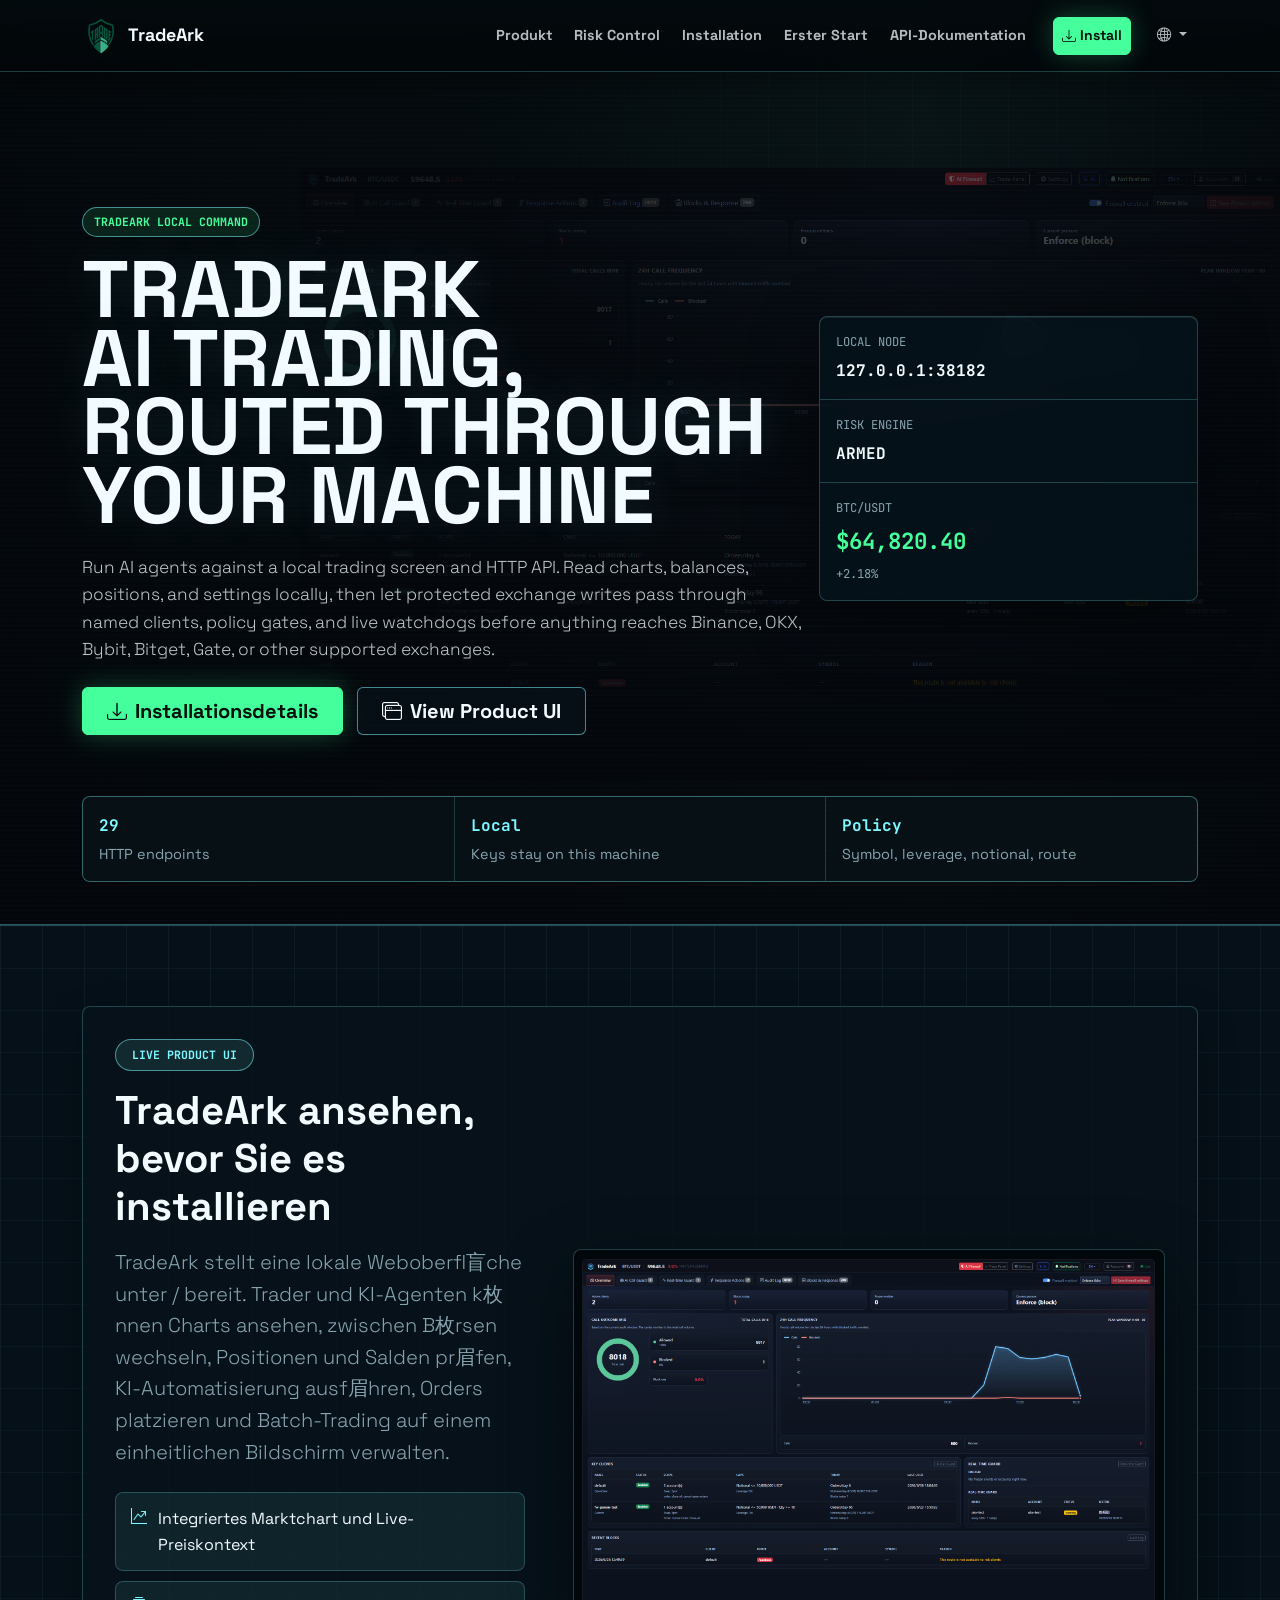
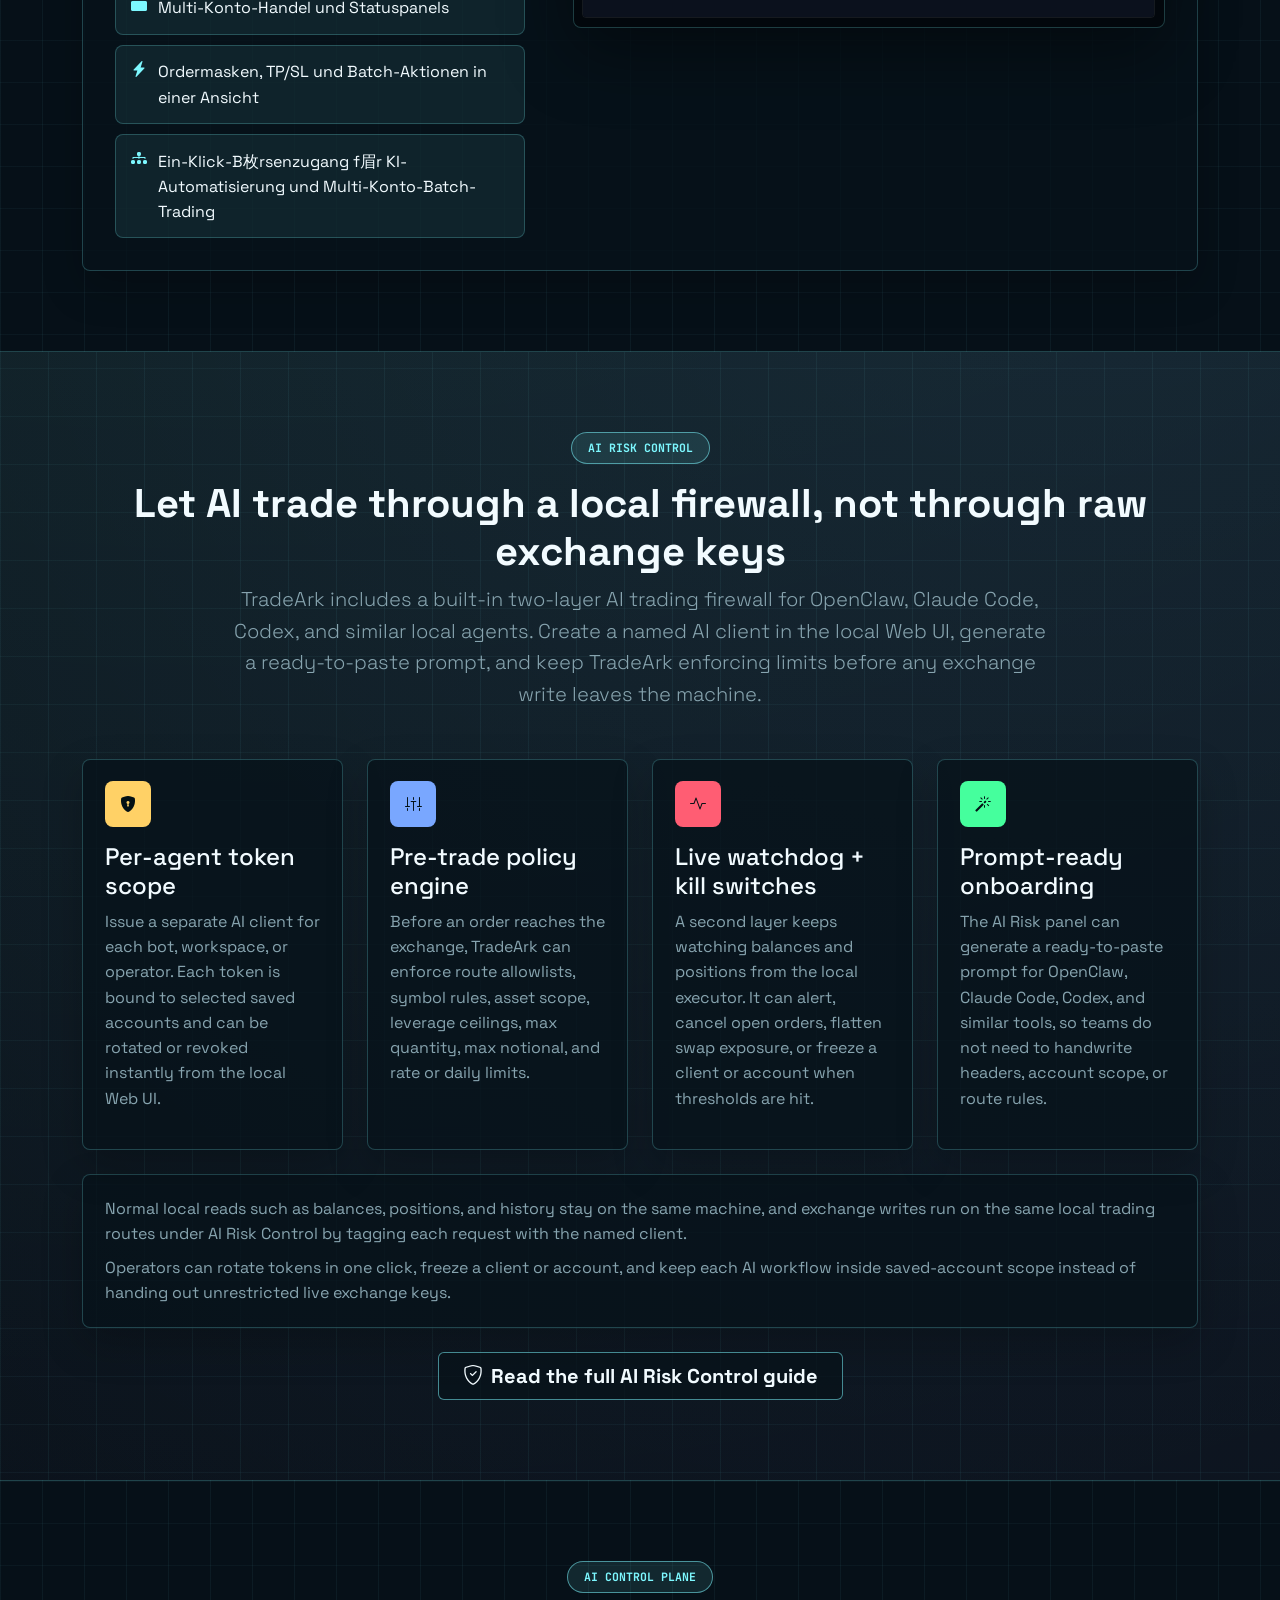
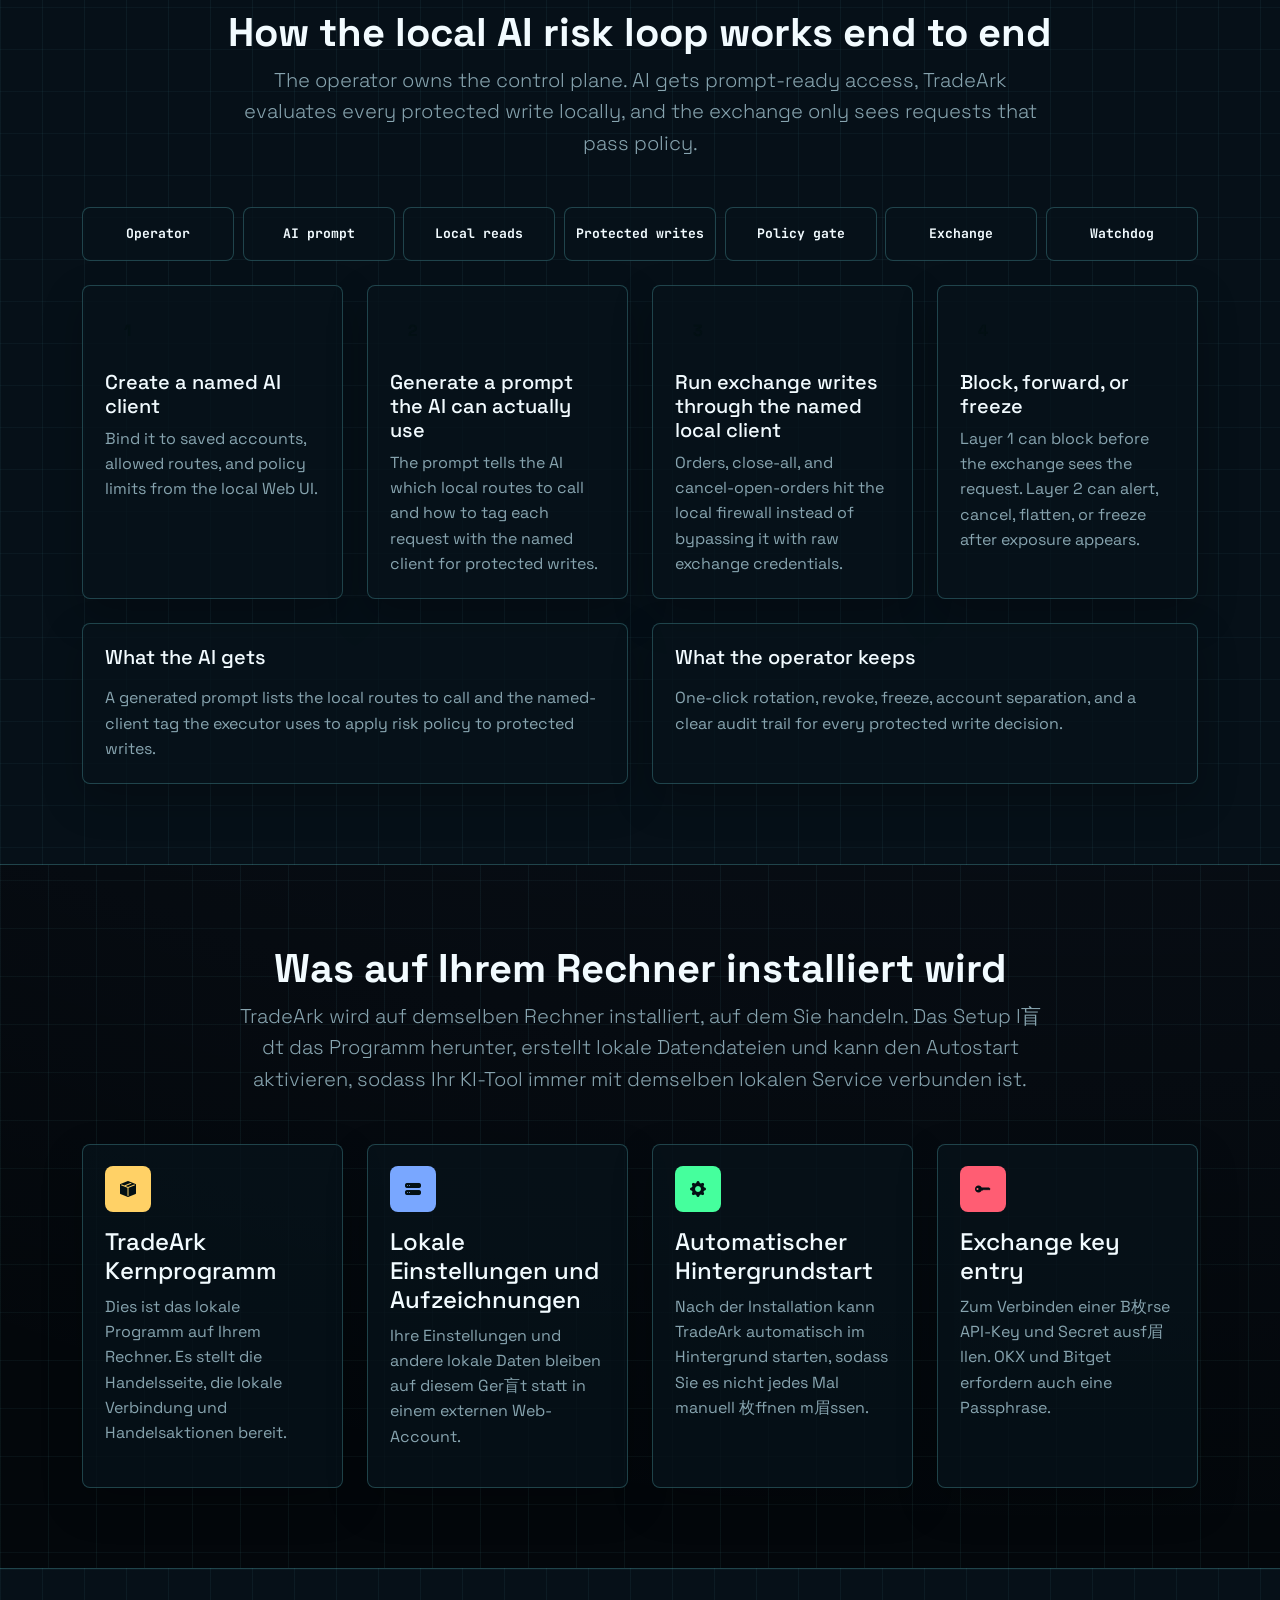
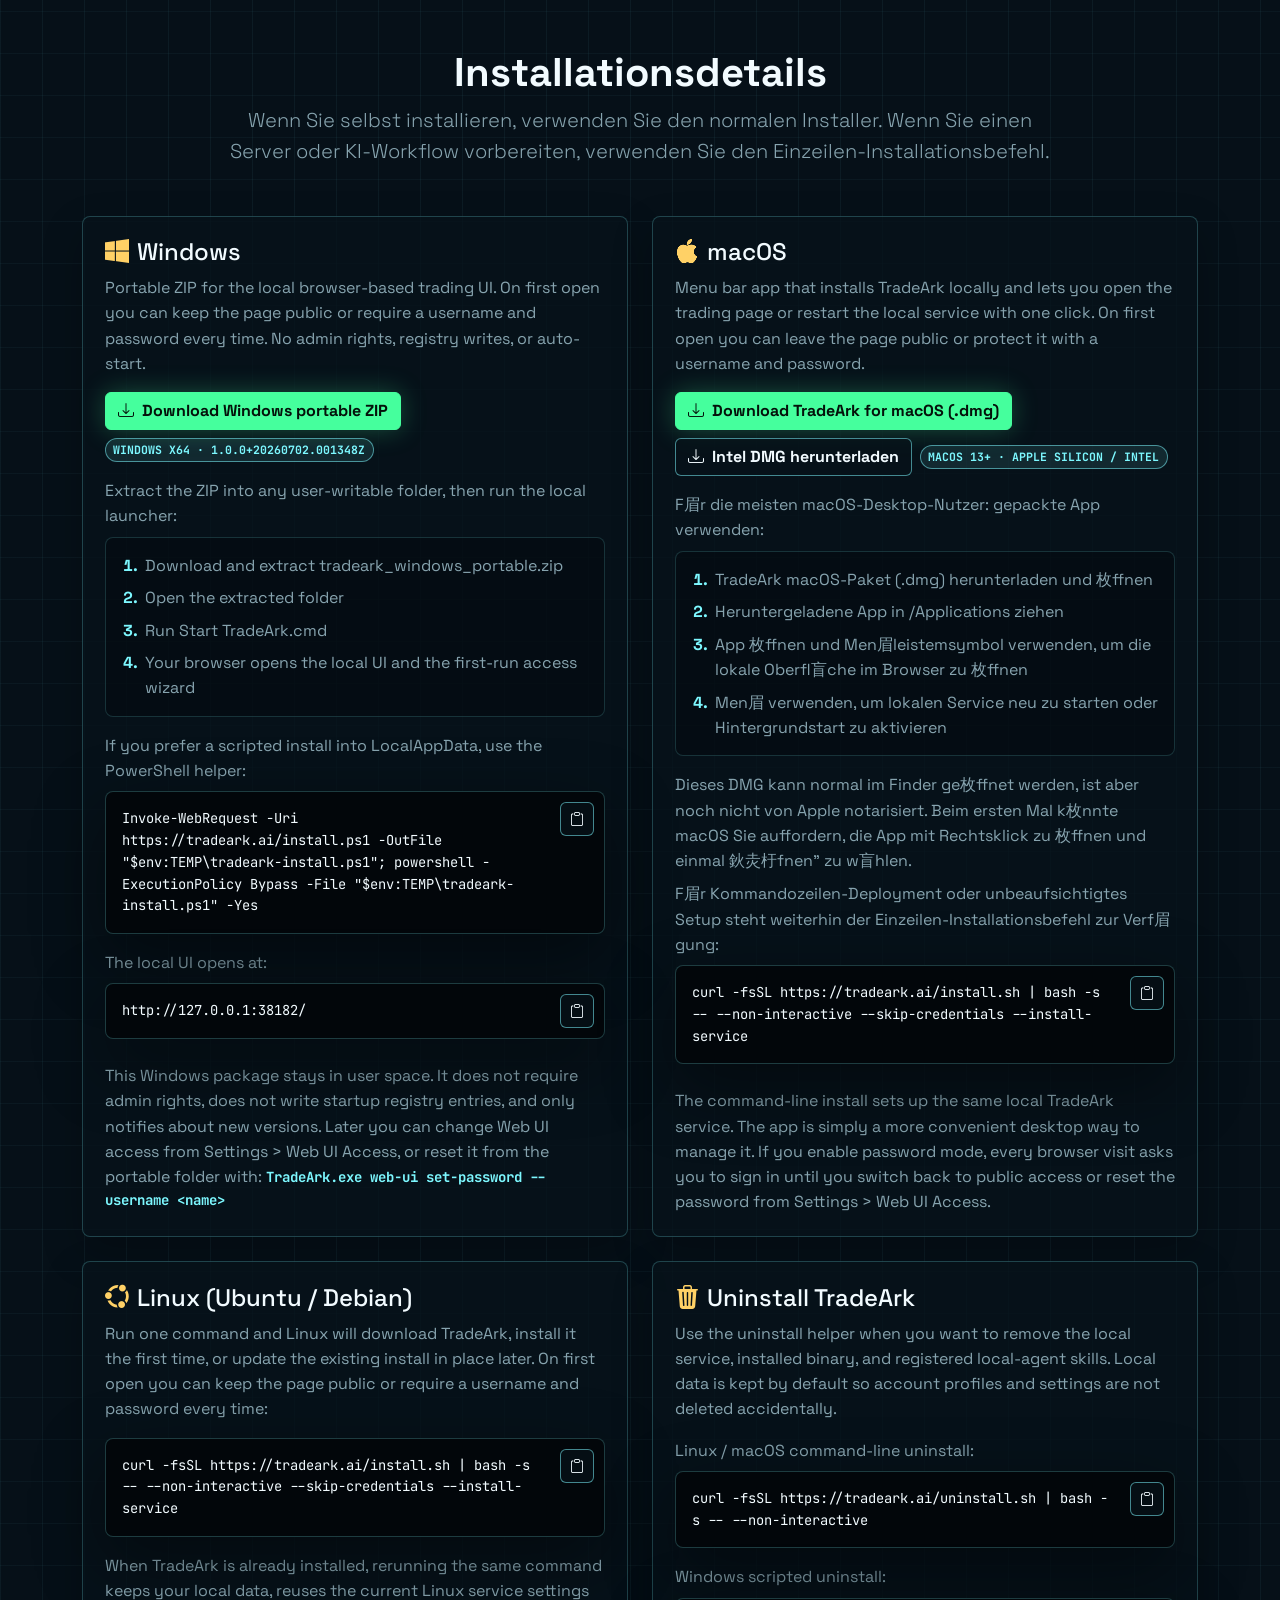
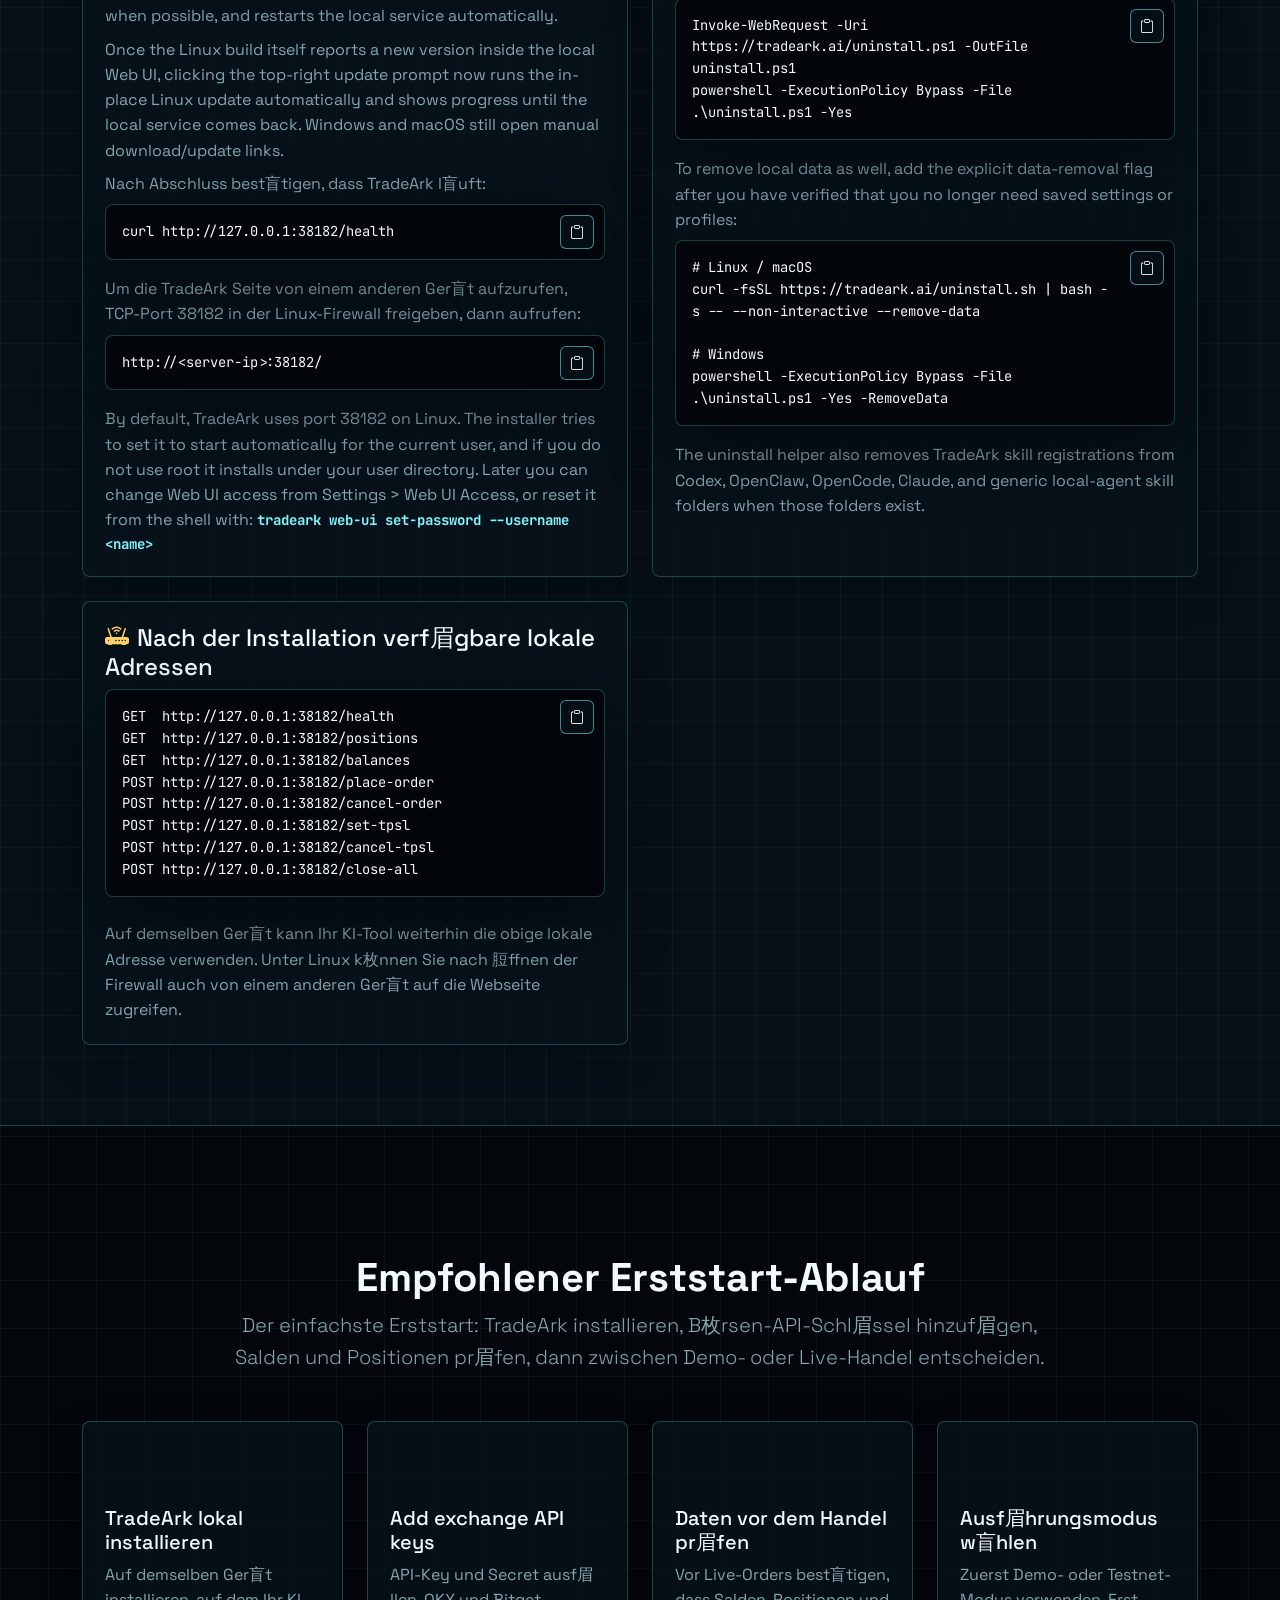
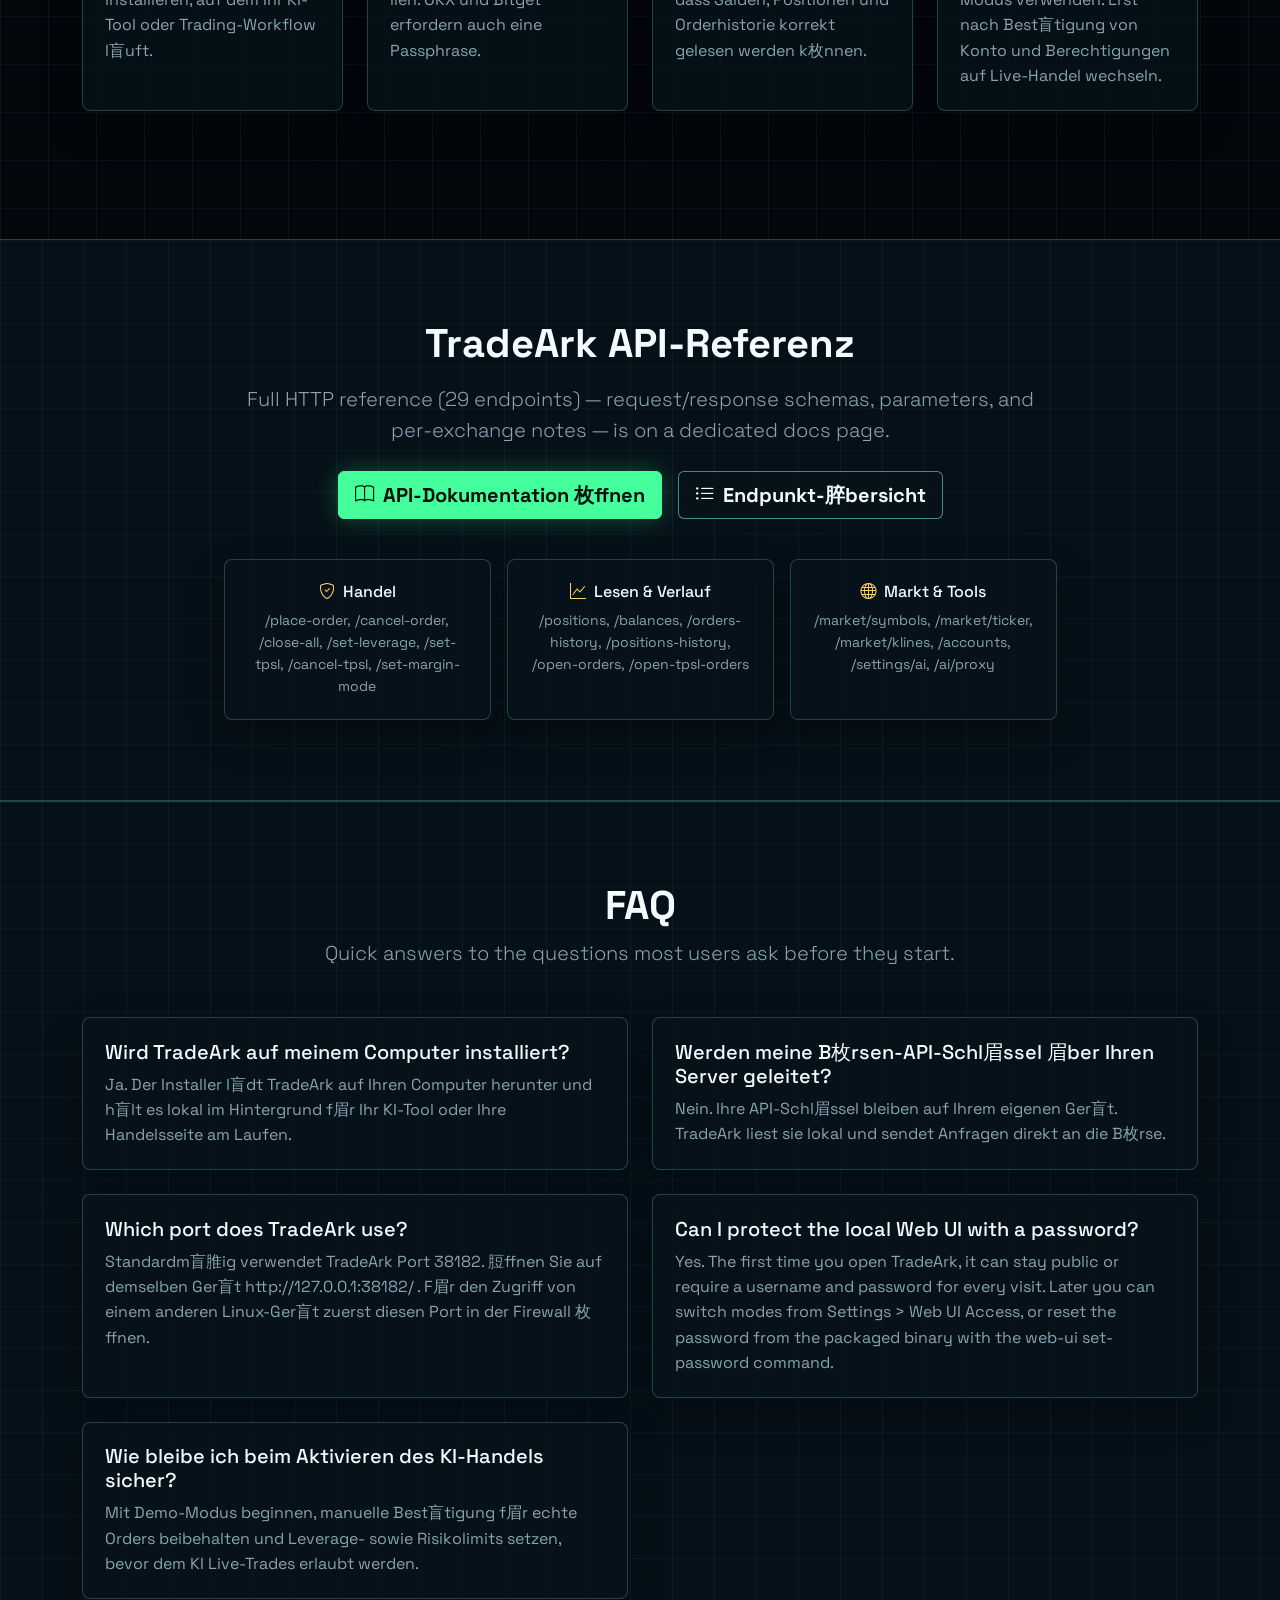
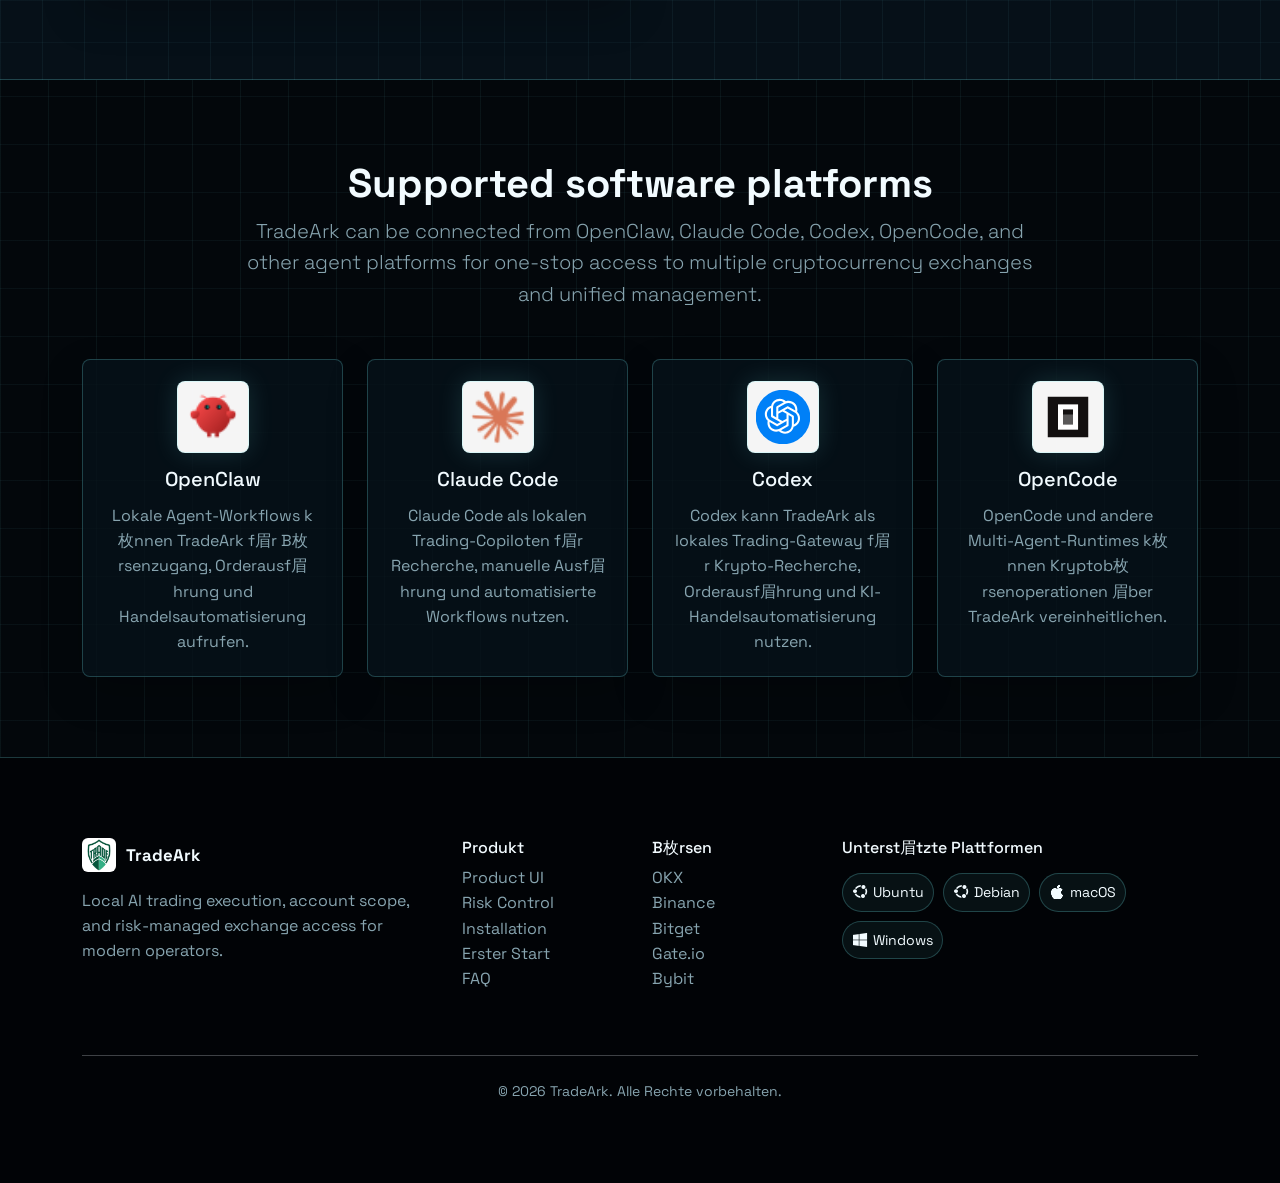
==== de/index.html @ 13c05e32 "codex-重新发布网站" ====
﻿﻿<!DOCTYPE html>
<html lang="de" data-bs-theme="light">
<head>
    <meta charset="UTF-8">
    <meta name="viewport" content="width=device-width, initial-scale=1.0">
    <title>TradeArk - Lokales Agenten-Trading-Setup</title>
    <meta name="description" content="TradeArk is a local trading control room for AI agents, exchange execution, and risk-managed order routing.">
    <meta property="og:title" content="TradeArk">
    <meta property="og:description" content="Run AI trading through a local executor with account scope, policy checks, and operator control.">
    <meta property="og:type" content="website">
    <meta property="og:url" content="https://tradeark.ai/">
    <meta name="twitter:card" content="summary">
    <meta name="twitter:title" content="TradeArk">
    <meta name="twitter:description" content="Run AI trading through a local executor with account scope, policy checks, and operator control.">
    <link rel="canonical" href="https://tradeark.ai/">
    <link rel="icon" type="image/png" href="/static/img/tradeark_logo.png">
    
    <!-- Bootstrap 5 -->
    <link href="https://cdn.jsdelivr.net/npm/bootstrap@5.3.2/dist/css/bootstrap.min.css" rel="stylesheet">
    <!-- Bootstrap Icons -->
    <link href="https://cdn.jsdelivr.net/npm/bootstrap-icons@1.11.2/font/bootstrap-icons.css" rel="stylesheet">
    <!-- Google Fonts -->
    <link href="https://fonts.googleapis.com/css2?family=JetBrains+Mono:wght@500;700&family=Space+Grotesk:wght@400;500;600;700&display=swap" rel="stylesheet">
    <!-- Custom CSS -->
    <link href="/static/css/style.css?v=20260626-ops" rel="stylesheet">
    
</head>
<body>
    <!-- Navigation -->
    <nav class="navbar navbar-expand-lg fixed-top">
        <div class="container">
            <a class="navbar-brand d-flex align-items-center" href="/de/">
                <img src="/static/img/tradeark_logo.png" alt="TradeArk" height="36" class="me-2">
                <span class="fw-bold">TradeArk</span>
            </a>
            
            <button class="navbar-toggler" type="button" data-bs-toggle="collapse" data-bs-target="#navbarNav">
                <span class="navbar-toggler-icon"></span>
            </button>
            
            <div class="collapse navbar-collapse" id="navbarNav">
                <ul class="navbar-nav ms-auto align-items-center">
                    <li class="nav-item">
                        <a class="nav-link" href="/de/#product-ui">Produkt</a>
                    </li>
                    <li class="nav-item">
                        <a class="nav-link" href="/de/#ai-risk-control-home">Risk Control</a>
                    </li>
                    <li class="nav-item">
                        <a class="nav-link" href="/de/#install">Installation</a>
                    </li>
                    <li class="nav-item">
                        <a class="nav-link" href="/de/#flow">Erster Start</a>
                    </li>
                    <li class="nav-item">
                        <a class="nav-link" href="https://docs.tradeark.ai/">API-Dokumentation</a>
                    </li>
                    <li class="nav-item ms-lg-3">
                        <a class="btn btn-sm btn-warning nav-cta" href="/de/#install">
                            <i class="bi bi-download me-1"></i>Install
                        </a>
                    </li>
                    
                    <!-- Language Dropdown -->
                    <li class="nav-item dropdown ms-3">
                        <a class="nav-link dropdown-toggle" href="#" role="button" data-bs-toggle="dropdown">
                            <i class="bi bi-globe2"></i>
                        </a>
                        <ul class="dropdown-menu dropdown-menu-end">
                            <li>
                                <a class="dropdown-item" href="/">English</a>
                            </li>
                            <li>
                                <a class="dropdown-item active" href="/de/">Deutsch</a>
                            </li>
                            <li>
                                <a class="dropdown-item" href="/fr/">Français</a>
                            </li>
                            <li>
                                <a class="dropdown-item" href="/it/">Italiano</a>
                            </li>
                            <li>
                                <a class="dropdown-item" href="/ja/">日本語</a>
                            </li>
                            <li>
                                <a class="dropdown-item" href="/es/">Español</a>
                            </li>
                            <li>
                                <a class="dropdown-item" href="/pt/">Português</a>
                            </li>
                            <li>
                                <a class="dropdown-item" href="/zh-hans/">简体中文</a>
                            </li>
                            <li>
                                <a class="dropdown-item" href="/zh-hant/">繁體中文</a>
                            </li>
                        </ul>
                    </li>
                </ul>
            </div>
        </div>
    </nav>

    <!-- Main Content -->
    <main>
<section class="hero-section trade-ops-hero">
    <div class="hero-screen" aria-hidden="true"></div>
    <div class="hero-scanline" aria-hidden="true"></div>
    <div class="container hero-command-layout">
        <div class="hero-copy">
            <span class="eyebrow">TradeArk Local Command</span>
            <h1 class="display-4 fw-bold mb-4">
                <span class="hero-title-line">TradeArk</span>
                <span class="hero-title-line">AI trading, routed through your machine</span>
            </h1>
            <p class="lead mb-4">Run AI agents against a local trading screen and HTTP API. Read charts, balances, positions, and settings locally, then let protected exchange writes pass through named clients, policy gates, and live watchdogs before anything reaches Binance, OKX, Bybit, Bitget, Gate, or other supported exchanges.</p>
            <div class="hero-actions">
                <a href="#install" class="btn btn-warning btn-lg px-4">
                    <i class="bi bi-download me-2"></i>Installationsdetails
                </a>
                <a href="#product-ui" class="btn btn-outline-dark btn-lg px-4">
                    <i class="bi bi-window-stack me-2"></i>View Product UI
                </a>
            </div>
        </div>
        <div class="hero-hud" aria-label="TradeArk live status preview">
            <div class="hud-row">
                <span>LOCAL NODE</span>
                <strong>127.0.0.1:38182</strong>
            </div>
            <div class="hud-row">
                <span>RISK ENGINE</span>
                <strong>ARMED</strong>
            </div>
            <div class="hud-row hud-row-market">
                <span>BTC/USDT</span>
                <strong>$64,820.40</strong>
                <em>+2.18%</em>
            </div>
        </div>
        <div class="hero-command-strip">
            <div>
                <strong>29</strong>
                <span>HTTP endpoints</span>
            </div>
            <div>
                <strong>Local</strong>
                <span>Keys stay on this machine</span>
            </div>
            <div>
                <strong>Policy</strong>
                <span>Symbol, leverage, notional, route</span>
            </div>
        </div>
    </div>
</section>

<section id="product-ui" class="py-5 bg-dark-gradient">
    <div class="container">
        <div class="skill-spotlight ui-showcase">
            <div class="row align-items-center g-4 g-lg-5">
                <div class="col-lg-5">
                    <span class="badge bg-warning text-dark mb-3 px-3 py-2">Live Product UI</span>
                    <h2 class="display-6 fw-bold mb-3">TradeArk ansehen, bevor Sie es installieren</h2>
                    <p class="lead text-muted mb-4">TradeArk stellt eine lokale Weboberfl盲che unter / bereit. Trader und KI-Agenten k枚nnen Charts ansehen, zwischen B枚rsen wechseln, Positionen und Salden pr眉fen, KI-Automatisierung ausf眉hren, Orders platzieren und Batch-Trading auf einem einheitlichen Bildschirm verwalten.</p>
                    <div class="ui-showcase-metrics">
                        <div class="ui-showcase-chip">
                            <i class="bi bi-graph-up-arrow"></i>
                            <span>Integriertes Marktchart und Live-Preiskontext</span>
                        </div>
                        <div class="ui-showcase-chip">
                            <i class="bi bi-collection-fill"></i>
                            <span>Multi-Konto-Handel und Statuspanels</span>
                        </div>
                        <div class="ui-showcase-chip">
                            <i class="bi bi-lightning-charge-fill"></i>
                            <span>Ordermasken, TP/SL und Batch-Aktionen in einer Ansicht</span>
                        </div>
                        <div class="ui-showcase-chip">
                            <i class="bi bi-diagram-3-fill"></i>
                            <span>Ein-Klick-B枚rsenzugang f眉r KI-Automatisierung und Multi-Konto-Batch-Trading</span>
                        </div>
                    </div>
                </div>
                <div class="col-lg-7">
                    <div class="ui-showcase-frame">
                        <img
                            src="/static/img/tradeark-firewall-home.png"
                            alt="Screenshot der TradeArk Handelsoberfl盲che"
                            class="img-fluid ui-showcase-image"
                            loading="lazy"
                        >
                    </div>
                </div>
            </div>
        </div>
    </div>
</section>

<section id="ai-risk-control-home" class="py-5">
    <div class="container">
        <div class="text-center mb-5">
            <span class="badge bg-warning text-dark mb-3 px-3 py-2">AI Risk Control</span>
            <h2 class="display-6 fw-bold">Let AI trade through a local firewall, not through raw exchange keys</h2>
            <p class="lead text-muted section-lead">TradeArk includes a built-in two-layer AI trading firewall for OpenClaw, Claude Code, Codex, and similar local agents. Create a named AI client in the local Web UI, generate a ready-to-paste prompt, and keep TradeArk enforcing limits before any exchange write leaves the machine.</p>
        </div>
        <div class="row g-4">
            <div class="col-md-6 col-xl-3">
                <div class="feature-card h-100">
                    <div class="feature-icon bg-gradient-warning">
                        <i class="bi bi-shield-lock-fill"></i>
                    </div>
                    <h4>Per-agent token scope</h4>
                    <p class="text-muted">Issue a separate AI client for each bot, workspace, or operator. Each token is bound to selected saved accounts and can be rotated or revoked instantly from the local Web UI.</p>
                </div>
            </div>
            <div class="col-md-6 col-xl-3">
                <div class="feature-card h-100">
                    <div class="feature-icon bg-gradient-info">
                        <i class="bi bi-sliders2-vertical"></i>
                    </div>
                    <h4>Pre-trade policy engine</h4>
                    <p class="text-muted">Before an order reaches the exchange, TradeArk can enforce route allowlists, symbol rules, asset scope, leverage ceilings, max quantity, max notional, and rate or daily limits.</p>
                </div>
            </div>
            <div class="col-md-6 col-xl-3">
                <div class="feature-card h-100">
                    <div class="feature-icon bg-gradient-danger">
                        <i class="bi bi-activity"></i>
                    </div>
                    <h4>Live watchdog + kill switches</h4>
                    <p class="text-muted">A second layer keeps watching balances and positions from the local executor. It can alert, cancel open orders, flatten swap exposure, or freeze a client or account when thresholds are hit.</p>
                </div>
            </div>
            <div class="col-md-6 col-xl-3">
                <div class="feature-card h-100">
                    <div class="feature-icon bg-gradient-success">
                        <i class="bi bi-magic"></i>
                    </div>
                    <h4>Prompt-ready onboarding</h4>
                    <p class="text-muted">The AI Risk panel can generate a ready-to-paste prompt for OpenClaw, Claude Code, Codex, and similar tools, so teams do not need to handwrite headers, account scope, or route rules.</p>
                </div>
            </div>
        </div>
        <div class="doc-note mt-4">
            <p class="text-muted mb-2">Normal local reads such as balances, positions, and history stay on the same machine, and exchange writes run on the same local trading routes under AI Risk Control by tagging each request with the named client.</p>
            <p class="text-muted mb-0">Operators can rotate tokens in one click, freeze a client or account, and keep each AI workflow inside saved-account scope instead of handing out unrestricted live exchange keys.</p>
        </div>
        <div class="text-center mt-4">
            <a href="https://docs.tradeark.ai/#ai-risk-control" class="btn btn-outline-warning btn-lg px-4">
                <i class="bi bi-shield-check me-2"></i>Read the full AI Risk Control guide
            </a>
        </div>
    </div>
</section>

<section id="ai-risk-workflow" class="py-5 bg-dark-gradient">
    <div class="container">
        <div class="text-center mb-5">
            <span class="badge bg-warning text-dark mb-3 px-3 py-2">AI Control Plane</span>
            <h2 class="display-6 fw-bold">How the local AI risk loop works end to end</h2>
            <p class="lead text-muted section-lead">The operator owns the control plane. AI gets prompt-ready access, TradeArk evaluates every protected write locally, and the exchange only sees requests that pass policy.</p>
        </div>
        <div class="risk-flow-track mb-4">
            <span class="risk-flow-node">Operator</span>
            <span class="risk-flow-arrow" aria-hidden="true">-&gt;</span>
            <span class="risk-flow-node">AI prompt</span>
            <span class="risk-flow-arrow" aria-hidden="true">-&gt;</span>
            <span class="risk-flow-node">Local reads</span>
            <span class="risk-flow-arrow" aria-hidden="true">-&gt;</span>
            <span class="risk-flow-node">Protected writes</span>
            <span class="risk-flow-arrow" aria-hidden="true">-&gt;</span>
            <span class="risk-flow-node">Policy gate</span>
            <span class="risk-flow-arrow" aria-hidden="true">-&gt;</span>
            <span class="risk-flow-node">Exchange</span>
            <span class="risk-flow-arrow" aria-hidden="true">-&gt;</span>
            <span class="risk-flow-node">Watchdog</span>
        </div>
        <div class="row g-4 mb-4">
            <div class="col-md-6 col-xl-3">
                <div class="step-card h-100">
                    <div class="risk-step-badge mb-3">1</div>
                    <h5>Create a named AI client</h5>
                    <p class="text-muted mb-0">Bind it to saved accounts, allowed routes, and policy limits from the local Web UI.</p>
                </div>
            </div>
            <div class="col-md-6 col-xl-3">
                <div class="step-card h-100">
                    <div class="risk-step-badge mb-3">2</div>
                    <h5>Generate a prompt the AI can actually use</h5>
                    <p class="text-muted mb-0">The prompt tells the AI which local routes to call and how to tag each request with the named client for protected writes.</p>
                </div>
            </div>
            <div class="col-md-6 col-xl-3">
                <div class="step-card h-100">
                    <div class="risk-step-badge mb-3">3</div>
                    <h5>Run exchange writes through the named local client</h5>
                    <p class="text-muted mb-0">Orders, close-all, and cancel-open-orders hit the local firewall instead of bypassing it with raw exchange credentials.</p>
                </div>
            </div>
            <div class="col-md-6 col-xl-3">
                <div class="step-card h-100">
                    <div class="risk-step-badge mb-3">4</div>
                    <h5>Block, forward, or freeze</h5>
                    <p class="text-muted mb-0">Layer 1 can block before the exchange sees the request. Layer 2 can alert, cancel, flatten, or freeze after exposure appears.</p>
                </div>
            </div>
        </div>
        <div class="row g-4">
            <div class="col-lg-6">
                <div class="doc-note h-100">
                    <h5 class="mb-3">What the AI gets</h5>
                    <p class="text-muted mb-0">A generated prompt lists the local routes to call and the named-client tag the executor uses to apply risk policy to protected writes.</p>
                </div>
            </div>
            <div class="col-lg-6">
                <div class="doc-note h-100">
                    <h5 class="mb-3">What the operator keeps</h5>
                    <p class="text-muted mb-0">One-click rotation, revoke, freeze, account separation, and a clear audit trail for every protected write decision.</p>
                </div>
            </div>
        </div>
    </div>
</section>

<section id="overview" class="py-5">
    <div class="container">
        <div class="text-center mb-5">
            <h2 class="display-6 fw-bold">Was auf Ihrem Rechner installiert wird</h2>
            <p class="lead text-muted section-lead">TradeArk wird auf demselben Rechner installiert, auf dem Sie handeln. Das Setup l盲dt das Programm herunter, erstellt lokale Datendateien und kann den Autostart aktivieren, sodass Ihr KI-Tool immer mit demselben lokalen Service verbunden ist.</p>
        </div>
        <div class="row g-4">
            <div class="col-md-6 col-xl-3">
                <div class="feature-card h-100">
                    <div class="feature-icon bg-gradient-warning">
                        <i class="bi bi-box-seam-fill"></i>
                    </div>
                    <h4>TradeArk Kernprogramm</h4>
                    <p class="text-muted">Dies ist das lokale Programm auf Ihrem Rechner. Es stellt die Handelsseite, die lokale Verbindung und Handelsaktionen bereit.</p>
                </div>
            </div>
            <div class="col-md-6 col-xl-3">
                <div class="feature-card h-100">
                    <div class="feature-icon bg-gradient-info">
                        <i class="bi bi-hdd-stack-fill"></i>
                    </div>
                    <h4>Lokale Einstellungen und Aufzeichnungen</h4>
                    <p class="text-muted">Ihre Einstellungen und andere lokale Daten bleiben auf diesem Ger盲t statt in einem externen Web-Account.</p>
                </div>
            </div>
            <div class="col-md-6 col-xl-3">
                <div class="feature-card h-100">
                    <div class="feature-icon bg-gradient-success">
                        <i class="bi bi-gear-fill"></i>
                    </div>
                    <h4>Automatischer Hintergrundstart</h4>
                    <p class="text-muted">Nach der Installation kann TradeArk automatisch im Hintergrund starten, sodass Sie es nicht jedes Mal manuell 枚ffnen m眉ssen.</p>
                </div>
            </div>
            <div class="col-md-6 col-xl-3">
                <div class="feature-card h-100">
                    <div class="feature-icon bg-gradient-danger">
                        <i class="bi bi-key-fill"></i>
                    </div>
                    <h4>Exchange key entry</h4>
                    <p class="text-muted">Zum Verbinden einer B枚rse API-Key und Secret ausf眉llen. OKX und Bitget erfordern auch eine Passphrase.</p>
                </div>
            </div>
        </div>
    </div>
</section>

<section id="install" class="py-5 bg-dark-gradient">
    <div class="container">
        <div class="text-center mb-5">
            <h2 class="display-6 fw-bold">Installationsdetails</h2>
            <p class="lead text-muted section-lead">Wenn Sie selbst installieren, verwenden Sie den normalen Installer. Wenn Sie einen Server oder KI-Workflow vorbereiten, verwenden Sie den Einzeilen-Installationsbefehl.</p>
        </div>
        <div class="row g-4">
            <div class="col-lg-6">
                <div class="install-platform-card h-100">
                    <h4><i class="bi bi-windows text-warning me-2"></i>Windows</h4>
                    <p class="text-muted">Portable ZIP for the local browser-based trading UI. On first open you can keep the page public or require a username and password every time. No admin rights, registry writes, or auto-start.</p>
                    <div class="d-flex gap-2 flex-wrap mb-3">
                        <a href="https://tradeark.ai/releases/latest/tradeark_windows_portable.zip" class="btn btn-warning"><i class="bi bi-download me-2"></i>Download Windows portable ZIP</a>
                        <span class="badge bg-secondary align-self-center">Windows x64 · 1.0.0+20260702.001348Z</span>
                    </div>
                    <p class="text-muted mb-2">Extract the ZIP into any user-writable folder, then run the local launcher:</p>
                    <ol class="install-steps-list mb-3">
                        <li>Download and extract tradeark_windows_portable.zip</li>
                        <li>Open the extracted folder</li>
                        <li>Run Start TradeArk.cmd</li>
                        <li>Your browser opens the local UI and the first-run access wizard</li>
                    </ol>
                    <p class="text-muted mb-2">If you prefer a scripted install into LocalAppData, use the PowerShell helper:</p>
                    <div class="code-block mb-3 position-relative command-copy-block">
                        <pre class="mb-0 guide-code">Invoke-WebRequest -Uri https://tradeark.ai/install.ps1 -OutFile "$env:TEMP\tradeark-install.ps1"; powershell -ExecutionPolicy Bypass -File "$env:TEMP\tradeark-install.ps1" -Yes</pre>
                        <button type="button" class="btn btn-sm btn-outline-warning copy-btn" title="Copy" aria-label="Copy" onclick="copyCodeBlock(this)">
                            <i class="bi bi-clipboard"></i>
                        </button>
                    </div>
                    <p class="text-muted mb-2">The local UI opens at:</p>
                    <div class="code-block mb-4 position-relative command-copy-block">
                        <pre class="mb-0 guide-code">http://127.0.0.1:38182/</pre>
                        <button type="button" class="btn btn-sm btn-outline-warning copy-btn" title="Copy" aria-label="Copy" onclick="copyCodeBlock(this)">
                            <i class="bi bi-clipboard"></i>
                        </button>
                    </div>
                    <p class="text-muted mb-0">This Windows package stays in user space. It does not require admin rights, does not write startup registry entries, and only notifies about new versions. Later you can change Web UI access from Settings &gt; Web UI Access, or reset it from the portable folder with: <code>TradeArk.exe web-ui set-password --username &lt;name&gt;</code></p>
                </div>
            </div>
            <div class="col-lg-6">
                <div class="install-platform-card h-100">
                    <h4><i class="bi bi-apple text-warning me-2"></i>macOS</h4>
                    <p class="text-muted">Menu bar app that installs TradeArk locally and lets you open the trading page or restart the local service with one click. On first open you can leave the page public or protect it with a username and password.</p>
                    <div class="d-flex gap-2 flex-wrap mb-3">
                        <a href="https://tradeark.ai/releases/latest/signal_executor_darwin_arm64.dmg" class="btn btn-warning"><i class="bi bi-download me-2"></i>Download TradeArk for macOS (.dmg)</a>
                        <a href="https://tradeark.ai/releases/latest/signal_executor_darwin_amd64.dmg" class="btn btn-outline-light"><i class="bi bi-download me-2"></i>Intel DMG herunterladen</a>
                        <span class="badge bg-secondary align-self-center">macOS 13+ · Apple Silicon / Intel</span>
                    </div>
                    <p class="text-muted mb-2">F眉r die meisten macOS-Desktop-Nutzer: gepackte App verwenden:</p>
                    <ol class="install-steps-list mb-3">
                        <li>TradeArk macOS-Paket (.dmg) herunterladen und 枚ffnen</li>
                        <li>Heruntergeladene App in /Applications ziehen</li>
                        <li>App 枚ffnen und Men眉leistemsymbol verwenden, um die lokale Oberfl盲che im Browser zu 枚ffnen</li>
                        <li>Men眉 verwenden, um lokalen Service neu zu starten oder Hintergrundstart zu aktivieren</li>
                    </ol>
                    <p class="text-muted mb-2">Dieses DMG kann normal im Finder ge枚ffnet werden, ist aber noch nicht von Apple notarisiert. Beim ersten Mal k枚nnte macOS Sie auffordern, die App mit Rechtsklick zu 枚ffnen und einmal 鈥灻杅fnen&#34; zu w盲hlen.</p>
                    <p class="text-muted mb-2">F眉r Kommandozeilen-Deployment oder unbeaufsichtigtes Setup steht weiterhin der Einzeilen-Installationsbefehl zur Verf眉gung:</p>
                    <div class="code-block mb-4 position-relative command-copy-block">
                        <pre class="mb-0 guide-code">curl -fsSL https://tradeark.ai/install.sh | bash -s -- --non-interactive --skip-credentials --install-service</pre>
                        <button type="button" class="btn btn-sm btn-outline-warning copy-btn" title="Copy" aria-label="Copy" onclick="copyCodeBlock(this)">
                            <i class="bi bi-clipboard"></i>
                        </button>
                    </div>
                    <p class="text-muted mb-0">The command-line install sets up the same local TradeArk service. The app is simply a more convenient desktop way to manage it. If you enable password mode, every browser visit asks you to sign in until you switch back to public access or reset the password from Settings &gt; Web UI Access.</p>
                </div>
            </div>
            <div class="col-lg-6">
                <div class="install-platform-card h-100">
                    <h4><i class="bi bi-ubuntu text-warning me-2"></i>Linux (Ubuntu / Debian)</h4>
                    <p class="text-muted">Run one command and Linux will download TradeArk, install it the first time, or update the existing install in place later. On first open you can keep the page public or require a username and password every time:</p>
                    <div class="code-block mb-3 position-relative command-copy-block">
                        <pre class="mb-0 guide-code">curl -fsSL https://tradeark.ai/install.sh | bash -s -- --non-interactive --skip-credentials --install-service</pre>
                        <button type="button" class="btn btn-sm btn-outline-warning copy-btn" title="Copy" aria-label="Copy" onclick="copyCodeBlock(this)">
                            <i class="bi bi-clipboard"></i>
                        </button>
                    </div>
                    <p class="text-muted mb-2">When TradeArk is already installed, rerunning the same command keeps your local data, reuses the current Linux service settings when possible, and restarts the local service automatically.</p>
                    <p class="text-muted mb-2">Once the Linux build itself reports a new version inside the local Web UI, clicking the top-right update prompt now runs the in-place Linux update automatically and shows progress until the local service comes back. Windows and macOS still open manual download/update links.</p>
                    <p class="text-muted mb-2">Nach Abschluss best盲tigen, dass TradeArk l盲uft:</p>
                    <div class="code-block mb-3 position-relative command-copy-block">
                        <pre class="mb-0 guide-code">curl http://127.0.0.1:38182/health</pre>
                        <button type="button" class="btn btn-sm btn-outline-warning copy-btn" title="Copy" aria-label="Copy" onclick="copyCodeBlock(this)">
                            <i class="bi bi-clipboard"></i>
                        </button>
                    </div>
                    <p class="text-muted mb-2">Um die TradeArk Seite von einem anderen Ger盲t aufzurufen, TCP-Port 38182 in der Linux-Firewall freigeben, dann aufrufen:</p>
                    <div class="code-block mb-3 position-relative command-copy-block">
                        <pre class="mb-0 guide-code">http://&lt;server-ip&gt;:38182/</pre>
                        <button type="button" class="btn btn-sm btn-outline-warning copy-btn" title="Copy" aria-label="Copy" onclick="copyCodeBlock(this)">
                            <i class="bi bi-clipboard"></i>
                        </button>
                    </div>
                    <p class="text-muted mb-0">By default, TradeArk uses port 38182 on Linux. The installer tries to set it to start automatically for the current user, and if you do not use root it installs under your user directory. Later you can change Web UI access from Settings &gt; Web UI Access, or reset it from the shell with: <code>tradeark web-ui set-password --username &lt;name&gt;</code></p>
                </div>
            </div>
            <div class="col-lg-6">
                <div class="install-platform-card h-100">
                    <h4><i class="bi bi-trash3-fill text-warning me-2"></i>Uninstall TradeArk</h4>
                    <p class="text-muted">Use the uninstall helper when you want to remove the local service, installed binary, and registered local-agent skills. Local data is kept by default so account profiles and settings are not deleted accidentally.</p>
                    <p class="text-muted mb-2">Linux / macOS command-line uninstall:</p>
                    <div class="code-block mb-3 position-relative command-copy-block">
                        <pre class="mb-0 guide-code">curl -fsSL https://tradeark.ai/uninstall.sh | bash -s -- --non-interactive</pre>
                        <button type="button" class="btn btn-sm btn-outline-warning copy-btn" title="Copy" aria-label="Copy" onclick="copyCodeBlock(this)">
                            <i class="bi bi-clipboard"></i>
                        </button>
                    </div>
                    <p class="text-muted mb-2">Windows scripted uninstall:</p>
                    <div class="code-block mb-3 position-relative command-copy-block">
                        <pre class="mb-0 guide-code">Invoke-WebRequest -Uri https://tradeark.ai/uninstall.ps1 -OutFile uninstall.ps1
powershell -ExecutionPolicy Bypass -File .\uninstall.ps1 -Yes</pre>
                        <button type="button" class="btn btn-sm btn-outline-warning copy-btn" title="Copy" aria-label="Copy" onclick="copyCodeBlock(this)">
                            <i class="bi bi-clipboard"></i>
                        </button>
                    </div>
                    <p class="text-muted mb-2">To remove local data as well, add the explicit data-removal flag after you have verified that you no longer need saved settings or profiles:</p>
                    <div class="code-block mb-3 position-relative command-copy-block">
                        <pre class="mb-0 guide-code"># Linux / macOS
curl -fsSL https://tradeark.ai/uninstall.sh | bash -s -- --non-interactive --remove-data

# Windows
powershell -ExecutionPolicy Bypass -File .\uninstall.ps1 -Yes -RemoveData</pre>
                        <button type="button" class="btn btn-sm btn-outline-warning copy-btn" title="Copy" aria-label="Copy" onclick="copyCodeBlock(this)">
                            <i class="bi bi-clipboard"></i>
                        </button>
                    </div>
                    <p class="text-muted mb-0">The uninstall helper also removes TradeArk skill registrations from Codex, OpenClaw, OpenCode, Claude, and generic local-agent skill folders when those folders exist.</p>
                </div>
            </div>
            <div class="col-lg-6">
                <div class="install-platform-card h-100">
                    <h4><i class="bi bi-router-fill text-warning me-2"></i>Nach der Installation verf眉gbare lokale Adressen</h4>
                    <div class="code-block mb-4 position-relative command-copy-block">
                        <pre class="mb-0 guide-code">GET  http://127.0.0.1:38182/health
GET  http://127.0.0.1:38182/positions
GET  http://127.0.0.1:38182/balances
POST http://127.0.0.1:38182/place-order
POST http://127.0.0.1:38182/cancel-order
POST http://127.0.0.1:38182/set-tpsl
POST http://127.0.0.1:38182/cancel-tpsl
POST http://127.0.0.1:38182/close-all</pre>
                        <button type="button" class="btn btn-sm btn-outline-warning copy-btn" title="Copy" aria-label="Copy" onclick="copyCodeBlock(this)">
                            <i class="bi bi-clipboard"></i>
                        </button>
                    </div>
                    <p class="text-muted mb-0">Auf demselben Ger盲t kann Ihr KI-Tool weiterhin die obige lokale Adresse verwenden. Unter Linux k枚nnen Sie nach 脰ffnen der Firewall auch von einem anderen Ger盲t auf die Webseite zugreifen.</p>
                </div>
            </div>
        </div>
    </div>
</section>

<section id="flow" class="py-5 my-5">
    <div class="container">
        <div class="text-center mb-5">
            <h2 class="display-6 fw-bold">Empfohlener Erststart-Ablauf</h2>
            <p class="lead text-muted section-lead">Der einfachste Erststart: TradeArk installieren, B枚rsen-API-Schl眉ssel hinzuf眉gen, Salden und Positionen pr眉fen, dann zwischen Demo- oder Live-Handel entscheiden.</p>
        </div>
        <div class="row g-4">
            <div class="col-md-6 col-xl-3">
                <div class="step-card h-100">
                    <div class="step-number">1</div>
                    <h5>TradeArk lokal installieren</h5>
                    <p class="text-muted">Auf demselben Ger盲t installieren, auf dem Ihr KI-Tool oder Trading-Workflow l盲uft.</p>
                </div>
            </div>
            <div class="col-md-6 col-xl-3">
                <div class="step-card h-100">
                    <div class="step-number">2</div>
                    <h5>Add exchange API keys</h5>
                    <p class="text-muted">API-Key und Secret ausf眉llen. OKX und Bitget erfordern auch eine Passphrase.</p>
                </div>
            </div>
            <div class="col-md-6 col-xl-3">
                <div class="step-card h-100">
                    <div class="step-number">3</div>
                    <h5>Daten vor dem Handel pr眉fen</h5>
                    <p class="text-muted">Vor Live-Orders best盲tigen, dass Salden, Positionen und Orderhistorie korrekt gelesen werden k枚nnen.</p>
                </div>
            </div>
            <div class="col-md-6 col-xl-3">
                <div class="step-card h-100">
                    <div class="step-number">4</div>
                    <h5>Ausf眉hrungsmodus w盲hlen</h5>
                    <p class="text-muted">Zuerst Demo- oder Testnet-Modus verwenden. Erst nach Best盲tigung von Konto und Berechtigungen auf Live-Handel wechseln.</p>
                </div>
            </div>
        </div>
    </div>
</section>

<section id="api-reference" class="py-5 bg-dark-gradient">
    <div class="container">
        <div class="text-center">
            <h2 class="display-6 fw-bold">TradeArk API-Referenz</h2>
            <p class="lead text-muted section-lead mt-3">Full HTTP reference (29 endpoints) — request/response schemas, parameters, and per-exchange notes — is on a dedicated docs page.</p>
            <div class="d-flex gap-3 justify-content-center flex-wrap mt-4">
                <a href="https://docs.tradeark.ai/" class="btn btn-warning btn-lg"><i class="bi bi-book me-2"></i>API-Dokumentation 枚ffnen</a>
                <a href="https://docs.tradeark.ai/#api-reference" class="btn btn-outline-light btn-lg"><i class="bi bi-list-ul me-2"></i>Endpunkt-脺bersicht</a>
            </div>
            <div class="row g-3 justify-content-center mt-4">
                <div class="col-md-4 col-lg-3">
                    <div class="step-card h-100">
                        <h6 class="mb-2"><i class="bi bi-shield-check text-warning me-2"></i>Handel</h6>
                        <p class="text-muted small mb-0">/place-order, /cancel-order, /close-all, /set-leverage, /set-tpsl, /cancel-tpsl, /set-margin-mode</p>
                    </div>
                </div>
                <div class="col-md-4 col-lg-3">
                    <div class="step-card h-100">
                        <h6 class="mb-2"><i class="bi bi-graph-up text-warning me-2"></i>Lesen &amp; Verlauf</h6>
                        <p class="text-muted small mb-0">/positions, /balances, /orders-history, /positions-history, /open-orders, /open-tpsl-orders</p>
                    </div>
                </div>
                <div class="col-md-4 col-lg-3">
                    <div class="step-card h-100">
                        <h6 class="mb-2"><i class="bi bi-globe text-warning me-2"></i>Markt &amp; Tools</h6>
                        <p class="text-muted small mb-0">/market/symbols, /market/ticker, /market/klines, /accounts, /settings/ai, /ai/proxy</p>
                    </div>
                </div>
            </div>
        </div>
    </div>
</section>

<section id="faq" class="py-5 bg-dark-gradient">
    <div class="container">
        <div class="text-center mb-5">
            <h2 class="display-6 fw-bold">FAQ</h2>
            <p class="lead text-muted section-lead">Quick answers to the questions most users ask before they start.</p>
        </div>
        <div class="row g-4">
            <div class="col-lg-6">
                <div class="faq-card h-100">
                    <h5>Wird TradeArk auf meinem Computer installiert?</h5>
                    <p class="text-muted">Ja. Der Installer l盲dt TradeArk auf Ihren Computer herunter und h盲lt es lokal im Hintergrund f眉r Ihr KI-Tool oder Ihre Handelsseite am Laufen.</p>
                </div>
            </div>
            <div class="col-lg-6">
                <div class="faq-card h-100">
                    <h5>Werden meine B枚rsen-API-Schl眉ssel 眉ber Ihren Server geleitet?</h5>
                    <p class="text-muted">Nein. Ihre API-Schl眉ssel bleiben auf Ihrem eigenen Ger盲t. TradeArk liest sie lokal und sendet Anfragen direkt an die B枚rse.</p>
                </div>
            </div>
            <div class="col-lg-6">
                <div class="faq-card h-100">
                    <h5>Which port does TradeArk use?</h5>
                    <p class="text-muted">Standardm盲脽ig verwendet TradeArk Port 38182. 脰ffnen Sie auf demselben Ger盲t http://127.0.0.1:38182/ . F眉r den Zugriff von einem anderen Linux-Ger盲t zuerst diesen Port in der Firewall 枚ffnen.</p>
                </div>
            </div>
            <div class="col-lg-6">
                <div class="faq-card h-100">
                    <h5>Can I protect the local Web UI with a password?</h5>
                    <p class="text-muted">Yes. The first time you open TradeArk, it can stay public or require a username and password for every visit. Later you can switch modes from Settings &gt; Web UI Access, or reset the password from the packaged binary with the web-ui set-password command.</p>
                </div>
            </div>
            <div class="col-lg-6">
                <div class="faq-card h-100">
                    <h5>Wie bleibe ich beim Aktivieren des KI-Handels sicher?</h5>
                    <p class="text-muted">Mit Demo-Modus beginnen, manuelle Best盲tigung f眉r echte Orders beibehalten und Leverage- sowie Risikolimits setzen, bevor dem KI Live-Trades erlaubt werden.</p>
                </div>
            </div>
        </div>
    </div>
</section>

<section id="software-platforms" class="py-5">
    <div class="container">
        <div class="text-center mb-5">
            <h2 class="display-6 fw-bold">Supported software platforms</h2>
            <p class="lead text-muted section-lead">TradeArk can be connected from OpenClaw, Claude Code, Codex, OpenCode, and other agent platforms for one-stop access to multiple cryptocurrency exchanges and unified management.</p>
        </div>
        <div class="row g-4">
            <div class="col-md-6 col-lg-3">
                <div class="step-card h-100 text-center software-platform-card">
                    <div class="platform-logo-badge" aria-hidden="true">
                        <img src="/static/img/platforms/openclaw-favicon.png" alt="OpenClaw" class="platform-logo-image platform-logo-image--openclaw">
                    </div>
                    <h5 class="mb-2">OpenClaw</h5>
                    <p class="text-muted mb-0">Lokale Agent-Workflows k枚nnen TradeArk f眉r B枚rsenzugang, Orderausf眉hrung und Handelsautomatisierung aufrufen.</p>
                </div>
            </div>
            <div class="col-md-6 col-lg-3">
                <div class="step-card h-100 text-center software-platform-card">
                    <div class="platform-logo-badge" aria-hidden="true">
                        <img src="/static/img/platforms/claude-code.png" alt="Claude Code" class="platform-logo-image platform-logo-image--claude">
                    </div>
                    <h5 class="mb-2">Claude Code</h5>
                    <p class="text-muted mb-0">Claude Code als lokalen Trading-Copiloten f眉r Recherche, manuelle Ausf眉hrung und automatisierte Workflows nutzen.</p>
                </div>
            </div>
            <div class="col-md-6 col-lg-3">
                <div class="step-card h-100 text-center software-platform-card">
                    <div class="platform-logo-badge" aria-hidden="true">
                        <img src="/static/img/platforms/codex.svg" alt="Codex" class="platform-logo-image platform-logo-image--codex">
                    </div>
                    <h5 class="mb-2">Codex</h5>
                    <p class="text-muted mb-0">Codex kann TradeArk als lokales Trading-Gateway f眉r Krypto-Recherche, Orderausf眉hrung und KI-Handelsautomatisierung nutzen.</p>
                </div>
            </div>
            <div class="col-md-6 col-lg-3">
                <div class="step-card h-100 text-center software-platform-card">
                    <div class="platform-logo-badge" aria-hidden="true">
                        <img src="/static/img/platforms/opencode.png" alt="OpenCode" class="platform-logo-image platform-logo-image--opencode">
                    </div>
                    <h5 class="mb-2">OpenCode</h5>
                    <p class="text-muted mb-0">OpenCode und andere Multi-Agent-Runtimes k枚nnen Kryptob枚rsenoperationen 眉ber TradeArk vereinheitlichen.</p>
                </div>
            </div>
        </div>
    </div>
</section>
    </main>

    <!-- Footer -->
    <footer class="footer py-5">
        <div class="container">
            <div class="row g-4">
                <div class="col-md-4 mb-4">
                    <div class="footer-brand mb-3">
                        <img src="/static/img/tradeark_logo.png" alt="TradeArk" height="34">
                        <span>TradeArk</span>
                    </div>
                    <p class="text-muted">Local AI trading execution, account scope, and risk-managed exchange access for modern operators.</p>
                </div>
                <div class="col-md-2 mb-4">
                    <h6>Produkt</h6>
                    <ul class="list-unstyled">
                        <li><a href="/de/#product-ui" class="text-muted">Product UI</a></li>
                        <li><a href="/de/#ai-risk-control-home" class="text-muted">Risk Control</a></li>
                        <li><a href="/de/#install" class="text-muted">Installation</a></li>
                        <li><a href="/de/#flow" class="text-muted">Erster Start</a></li>
                        <li><a href="/de/#faq" class="text-muted">FAQ</a></li>
                    </ul>
                </div>
                <div class="col-md-2 mb-4">
                    <h6>B枚rsen</h6>
                    <ul class="list-unstyled">
                        <li><a href="#" class="text-muted">OKX</a></li>
                        <li><a href="#" class="text-muted">Binance</a></li>
                        <li><a href="#" class="text-muted">Bitget</a></li>
                        <li><a href="#" class="text-muted">Gate.io</a></li>
                        <li><a href="#" class="text-muted">Bybit</a></li>
                    </ul>
                </div>
                <div class="col-md-4 mb-4">
                    <h6>Unterst眉tzte Plattformen</h6>
                    <div class="footer-platforms">
                        <span><i class="bi bi-ubuntu"></i> Ubuntu</span>
                        <span><i class="bi bi-ubuntu"></i> Debian</span>
                        <span><i class="bi bi-apple"></i> macOS</span>
                        <span><i class="bi bi-windows"></i> Windows</span>
                    </div>
                </div>
            </div>
            <hr class="my-4">
            <div class="text-center text-muted">
                <small>&copy; 2026 TradeArk. Alle Rechte vorbehalten.</small>
            </div>
        </div>
    </footer>

    <!-- Bootstrap JS -->
    <script src="https://cdn.jsdelivr.net/npm/bootstrap@5.3.2/dist/js/bootstrap.bundle.min.js"></script>
    <!-- Custom JS (cache busted) -->
    <script src="/static/js/main.js?v=20260628-copy"></script>
    
</body>
</html>
---- static/css/style.css ----
:root {
    --void: #03070b;
    --panel: #07131a;
    --panel-2: #0b1d25;
    --glass: rgba(6, 20, 27, 0.78);
    --ink: #f2fbff;
    --muted: #87a4af;
    --line: rgba(125, 248, 255, 0.22);
    --line-strong: rgba(125, 248, 255, 0.52);
    --cyan: #7df8ff;
    --green: #45ff9d;
    --amber: #ffd166;
    --red: #ff5d73;
    --blue: #79a7ff;
    --violet: #b186ff;
    --shadow: 0 24px 70px rgba(0, 0, 0, 0.42);
    --mono: "JetBrains Mono", "Consolas", monospace;
}

* {
    box-sizing: border-box;
}

html {
    max-width: 100%;
    overflow-x: hidden;
    scroll-padding-top: 78px;
}

body {
    margin: 0;
    max-width: 100%;
    overflow-x: hidden;
    background:
        linear-gradient(90deg, rgba(125, 248, 255, 0.055) 1px, transparent 1px),
        linear-gradient(180deg, rgba(125, 248, 255, 0.045) 1px, transparent 1px),
        radial-gradient(circle at 20% 0%, rgba(69, 255, 157, 0.12), transparent 30%),
        radial-gradient(circle at 85% 15%, rgba(121, 167, 255, 0.16), transparent 34%),
        var(--void);
    background-size: 48px 48px, 48px 48px, auto, auto, auto;
    color: var(--ink);
    font-family: "Space Grotesk", "Segoe UI", sans-serif;
    line-height: 1.58;
}

main,
.container,
.row,
.row > * {
    min-width: 0;
}

main {
    overflow: hidden;
}

a {
    color: var(--cyan);
}

.text-muted {
    color: var(--muted) !important;
}

.text-warning {
    color: var(--amber) !important;
}

.text-success {
    color: var(--green) !important;
}

.display-4,
.display-6,
h1,
h2,
h3,
h4,
h5,
h6 {
    color: var(--ink);
    letter-spacing: 0;
}

/* Navigation */
.navbar {
    padding: 0.72rem 0;
    background: rgba(3, 7, 11, 0.9);
    border-bottom: 1px solid var(--line);
    box-shadow: 0 12px 34px rgba(0, 0, 0, 0.38);
    backdrop-filter: blur(18px);
}

.navbar-brand {
    color: var(--ink) !important;
    font-size: 1.12rem;
}

.navbar-brand img {
    width: 38px;
    height: 38px;
    object-fit: contain;
    border-radius: 0;
    background: transparent;
    box-shadow: none;
}

.navbar .nav-link {
    color: rgba(242, 251, 255, 0.74) !important;
    font-size: 0.9rem;
    font-weight: 700;
    padding: 0.5rem 0.68rem !important;
}

.navbar .nav-link:hover,
.navbar .nav-link:focus {
    color: var(--cyan) !important;
}

.navbar-toggler {
    border-color: var(--line-strong);
    border-radius: 6px;
}

.navbar-toggler-icon {
    filter: invert(1);
}

.dropdown-menu {
    background: var(--panel);
    border: 1px solid var(--line);
    border-radius: 8px;
    box-shadow: var(--shadow);
}

.dropdown-item {
    color: var(--ink);
}

.dropdown-item:hover,
.dropdown-item.active,
.dropdown-item:active {
    background: rgba(125, 248, 255, 0.12);
    color: var(--cyan);
}

/* Buttons */
.btn {
    border-radius: 6px;
    font-weight: 800;
    letter-spacing: 0;
}

.btn-warning {
    background: var(--green);
    border-color: var(--green);
    color: #04110a;
    box-shadow: 0 0 26px rgba(69, 255, 157, 0.26);
}

.btn-warning:hover,
.btn-warning:focus {
    background: var(--cyan);
    border-color: var(--cyan);
    color: #031014;
}

.btn-outline-warning,
.btn-outline-light,
.btn-outline-dark {
    background: rgba(7, 19, 26, 0.72);
    border-color: var(--line-strong);
    color: var(--ink);
}

.btn-outline-warning:hover,
.btn-outline-light:hover,
.btn-outline-dark:hover {
    background: rgba(125, 248, 255, 0.14);
    border-color: var(--cyan);
    color: var(--cyan);
}

.nav-cta {
    min-height: 38px;
    display: inline-flex;
    align-items: center;
}

/* Hero */
.hero-section {
    position: relative;
    min-height: 100vh;
    padding: 112px 0 42px;
}

.trade-ops-hero {
    display: flex;
    align-items: stretch;
    border-bottom: 1px solid var(--line);
}

.hero-screen {
    position: absolute;
    inset: 0;
    background:
        linear-gradient(90deg, rgba(3, 7, 11, 0.96) 0%, rgba(3, 7, 11, 0.82) 38%, rgba(3, 7, 11, 0.38) 72%, rgba(3, 7, 11, 0.82) 100%),
        linear-gradient(180deg, rgba(3, 7, 11, 0.34), rgba(3, 7, 11, 0.92)),
        url("/static/img/tradeark-firewall-home.png") center right / min(980px, 78vw) auto no-repeat;
    pointer-events: none;
}

.hero-scanline {
    position: absolute;
    inset: 0;
    background: repeating-linear-gradient(180deg, rgba(255, 255, 255, 0.035) 0, rgba(255, 255, 255, 0.035) 1px, transparent 1px, transparent 5px);
    opacity: 0.28;
    pointer-events: none;
    mix-blend-mode: screen;
}

.hero-command-layout {
    position: relative;
    z-index: 1;
    display: grid;
    grid-template-columns: minmax(0, 0.95fr) minmax(280px, 0.5fr);
    grid-template-rows: 1fr auto;
    gap: 1rem;
    align-items: end;
    width: 100%;
}

.hero-copy {
    max-width: 760px;
    padding-bottom: 5vh;
}

.eyebrow,
.badge {
    display: inline-flex;
    width: fit-content;
    align-items: center;
    border-radius: 999px;
    font-family: var(--mono);
    font-size: 0.72rem;
    font-weight: 700;
    line-height: 1.2;
    letter-spacing: 0;
    text-transform: uppercase;
    border: 1px solid var(--line-strong);
}

.eyebrow {
    margin-bottom: 1.1rem;
    padding: 0.45rem 0.68rem;
    background: rgba(69, 255, 157, 0.11);
    color: var(--green);
}

.badge.bg-warning,
.badge.bg-secondary {
    background: rgba(125, 248, 255, 0.1) !important;
    color: var(--cyan) !important;
}

.trade-ops-hero h1 {
    max-width: 900px;
    color: var(--ink);
    font-size: 5rem;
    line-height: 0.86;
    text-transform: uppercase;
    text-wrap: balance;
    text-shadow: 0 0 42px rgba(125, 248, 255, 0.12);
}

.hero-title-line {
    display: block;
}

.trade-ops-hero .lead {
    max-width: 740px;
    color: rgba(242, 251, 255, 0.78) !important;
    font-size: 1.08rem;
}

.hero-actions {
    display: flex;
    flex-wrap: wrap;
    gap: 0.85rem;
}

.hero-hud {
    align-self: center;
    background: var(--glass);
    border: 1px solid var(--line);
    border-radius: 8px;
    box-shadow: var(--shadow), inset 0 1px 0 rgba(255, 255, 255, 0.08);
    backdrop-filter: blur(16px);
    overflow: hidden;
}

.hud-row {
    display: grid;
    gap: 0.35rem;
    padding: 1rem;
    border-bottom: 1px solid var(--line);
}

.hud-row:last-child {
    border-bottom: 0;
}

.hud-row span,
.hud-row em {
    color: var(--muted);
    font-family: var(--mono);
    font-size: 0.76rem;
    font-style: normal;
    text-transform: uppercase;
}

.hud-row strong {
    color: var(--ink);
    font-family: var(--mono);
    font-size: 1rem;
    overflow-wrap: anywhere;
}

.hud-row-market strong {
    color: var(--green);
    font-size: 1.4rem;
}

.hero-command-strip {
    grid-column: 1 / -1;
    display: grid;
    grid-template-columns: repeat(3, minmax(0, 1fr));
    gap: 1px;
    overflow: hidden;
    background: var(--line);
    border: 1px solid var(--line);
    border-radius: 8px;
}

.hero-command-strip > div {
    min-width: 0;
    padding: 1rem;
    background: rgba(3, 7, 11, 0.82);
}

.hero-command-strip strong,
.hero-command-strip span {
    display: block;
}

.hero-command-strip strong {
    color: var(--cyan);
    font-family: var(--mono);
    font-size: 1rem;
}

.hero-command-strip span {
    margin-top: 0.25rem;
    color: var(--muted);
    font-size: 0.9rem;
}

/* Sections */
.py-5 {
    padding-top: 5rem !important;
    padding-bottom: 5rem !important;
}

.bg-dark-gradient {
    background:
        linear-gradient(90deg, rgba(125, 248, 255, 0.05) 1px, transparent 1px),
        linear-gradient(180deg, rgba(125, 248, 255, 0.04) 1px, transparent 1px),
        #061018;
    background-size: 42px 42px;
    border-top: 1px solid var(--line);
    border-bottom: 1px solid var(--line);
}

.section-lead {
    max-width: 820px;
    margin-left: auto;
    margin-right: auto;
}

.skill-spotlight,
.feature-card,
.install-platform-card,
.step-card,
.faq-card,
.doc-note,
.spotlight-panel,
.api-card,
.setup-card,
.mode-card,
.exchange-card {
    background: rgba(7, 19, 26, 0.78);
    border: 1px solid var(--line);
    border-radius: 8px;
    box-shadow: 0 16px 40px rgba(0, 0, 0, 0.22);
}

.skill-spotlight {
    padding: 2rem;
}

.feature-card,
.install-platform-card,
.step-card,
.faq-card,
.doc-note,
.spotlight-panel,
.api-card,
.setup-card,
.mode-card {
    padding: 1.35rem;
}

.feature-card,
.step-card,
.faq-card,
.install-platform-card {
    transition: transform 0.18s ease, border-color 0.18s ease, box-shadow 0.18s ease;
}

.feature-card:hover,
.step-card:hover,
.faq-card:hover,
.install-platform-card:hover {
    transform: translateY(-3px);
    border-color: var(--line-strong);
    box-shadow: 0 20px 52px rgba(0, 0, 0, 0.32);
}

.install-steps-list {
    margin: 0;
    padding: 0.95rem 1rem 0.95rem 2.25rem;
    border: 1px solid rgba(125, 248, 255, 0.16);
    border-radius: 8px;
    background: rgba(3, 9, 14, 0.42);
    color: var(--muted);
}

.install-steps-list li {
    padding-left: 0.2rem;
}

.install-steps-list li + li {
    margin-top: 0.45rem;
}

.install-steps-list li::marker {
    color: var(--cyan);
    font-weight: 800;
}

.feature-icon,
.mode-icon,
.step-number,
.risk-step-badge {
    width: 46px;
    height: 46px;
    display: flex;
    align-items: center;
    justify-content: center;
    margin-bottom: 1rem;
    border-radius: 8px;
    color: #031014;
    font-weight: 800;
}

.bg-gradient-warning {
    background: var(--amber);
}

.bg-gradient-info {
    background: var(--blue);
}

.bg-gradient-success,
.bg-gradient-teal {
    background: var(--green);
}

.bg-gradient-purple {
    background: var(--violet);
}

.bg-gradient-danger {
    background: var(--red);
}

.risk-flow-track {
    display: grid;
    grid-template-columns: repeat(7, minmax(88px, 1fr));
    gap: 0.55rem;
    align-items: center;
}

.risk-flow-node {
    min-height: 54px;
    display: inline-flex;
    align-items: center;
    justify-content: center;
    padding: 0.65rem;
    background: rgba(7, 19, 26, 0.78);
    border: 1px solid var(--line);
    border-radius: 8px;
    color: var(--ink);
    font-family: var(--mono);
    font-size: 0.82rem;
    font-weight: 700;
    text-align: center;
}

.risk-flow-arrow {
    display: none;
}

.risk-scenario-label {
    display: inline-flex;
    padding: 0.32rem 0.64rem;
    border-radius: 999px;
    background: rgba(255, 209, 102, 0.12);
    border: 1px solid rgba(255, 209, 102, 0.3);
    color: var(--amber);
    font-family: var(--mono);
    font-size: 0.72rem;
    font-weight: 700;
}

/* Product image and chips */
.ui-showcase-metrics {
    display: grid;
    grid-template-columns: 1fr;
    gap: 0.65rem;
}

.ui-showcase-chip {
    display: flex;
    align-items: flex-start;
    gap: 0.65rem;
    padding: 0.82rem 0.95rem;
    background: rgba(125, 248, 255, 0.08);
    border: 1px solid var(--line);
    border-radius: 8px;
    color: var(--ink);
}

.ui-showcase-chip i {
    color: var(--cyan);
    margin-top: 0.12rem;
}

.ui-showcase-frame {
    padding: 0.55rem;
    background: rgba(3, 7, 11, 0.92);
    border: 1px solid var(--line);
    border-radius: 8px;
    box-shadow: var(--shadow);
}

.ui-showcase-image {
    display: block;
    width: 100%;
    border-radius: 4px;
    border: 1px solid rgba(255, 255, 255, 0.08);
}

.hero-app-frame {
    max-width: 920px;
    margin-left: auto;
}

.hero-app-image {
    display: block;
    width: 100%;
    border-top: 1px solid rgba(255, 255, 255, 0.08);
}

/* Code */
.code-block,
.hero-terminal,
.code-preview {
    overflow: hidden;
    background: #02060a;
    border: 1px solid var(--line);
    border-radius: 8px;
    color: #fff;
    box-shadow: var(--shadow);
}

.code-block {
    padding: 1rem;
    overflow-x: auto;
}

.code-header {
    display: flex;
    align-items: center;
    padding: 0.8rem 1rem;
    background: #010306;
    border-bottom: 1px solid var(--line);
}

.dot {
    width: 10px;
    height: 10px;
    margin-right: 7px;
    border-radius: 50%;
}

.dot.red {
    background: var(--red);
}

.dot.yellow {
    background: var(--amber);
}

.dot.green {
    background: var(--green);
}

.code-content,
.code-block pre,
.guide-code,
.api-docs-textarea,
.api-endpoint {
    font-family: var(--mono);
}

.code-content,
.guide-code {
    white-space: pre-wrap;
    word-break: break-word;
}

.code-content {
    padding: 1rem;
    color: var(--ink);
}

.code-block pre {
    margin: 0;
    color: var(--ink);
    font-size: 0.86rem;
}

.terminal-prompt {
    color: var(--green);
}

.terminal-comment {
    color: var(--muted);
}

code {
    color: var(--cyan);
    font-family: var(--mono);
    font-weight: 700;
}

.copy-btn {
    position: absolute;
    top: 10px;
    right: 10px;
    z-index: 2;
    width: 34px;
    height: 34px;
    padding: 0;
    display: inline-flex;
    align-items: center;
    justify-content: center;
}

.copy-btn.is-copied {
    color: var(--green);
    border-color: rgba(69, 255, 157, 0.45);
    background: rgba(69, 255, 157, 0.12);
}

.copy-btn.is-copy-failed {
    color: var(--red);
    border-color: rgba(255, 93, 115, 0.45);
    background: rgba(255, 93, 115, 0.12);
}

.command-copy-block pre,
.guide-code-block pre {
    padding-right: 3rem;
}

/* API and tables */
.api-method {
    display: inline-block;
    padding: 0.22rem 0.55rem;
    border-radius: 999px;
    font-family: var(--mono);
    font-size: 0.72rem;
    font-weight: 700;
    text-transform: uppercase;
}

.api-method.post {
    background: rgba(69, 255, 157, 0.12);
    color: var(--green);
}

.api-method.get {
    background: rgba(125, 248, 255, 0.12);
    color: var(--cyan);
}

.api-method.put {
    background: rgba(177, 134, 255, 0.14);
    color: var(--violet);
}

.api-method.delete {
    background: rgba(255, 93, 115, 0.14);
    color: var(--red);
}

.api-endpoint {
    display: inline-block;
    margin-left: 0.75rem;
    color: var(--cyan);
    font-size: 0.95rem;
    font-weight: 700;
}

.api-docs-textarea,
.form-control {
    border: 1px solid var(--line);
    border-radius: 8px;
    background: rgba(3, 7, 11, 0.76);
    color: var(--ink);
}

.form-control:focus {
    border-color: var(--cyan);
    box-shadow: 0 0 0 0.22rem rgba(125, 248, 255, 0.14);
}

.executor-table {
    --bs-table-bg: transparent;
    --bs-table-striped-bg: rgba(125, 248, 255, 0.035);
    --bs-table-hover-bg: rgba(69, 255, 157, 0.06);
    --bs-table-border-color: rgba(125, 248, 255, 0.16);
}

.executor-table th {
    color: var(--ink);
    font-weight: 800;
    white-space: nowrap;
}

.executor-table td {
    color: var(--muted);
    vertical-align: top;
}

/* Platform cards */
.software-platform-card {
    display: flex;
    flex-direction: column;
    align-items: center;
    justify-content: flex-start;
    gap: 0.25rem;
}

.platform-logo-badge {
    width: 72px;
    height: 72px;
    display: inline-flex;
    align-items: center;
    justify-content: center;
    margin-bottom: 0.6rem;
    border-radius: 8px;
    background: rgba(255, 255, 255, 0.96);
    border: 1px solid var(--line);
    box-shadow: 0 0 26px rgba(125, 248, 255, 0.14);
}

.platform-logo-image {
    display: block;
    width: 44px;
    height: 44px;
    object-fit: contain;
}

.platform-logo-image--openclaw {
    border-radius: 8px;
    transform: scale(1.08);
}

.platform-logo-image--claude,
.platform-logo-image--codex {
    transform: scale(1.24);
}

.platform-logo-image--opencode {
    transform: scale(0.92);
}

.software-platform-card p {
    max-width: 260px;
}

/* Footer */
.footer {
    background: #010306;
    border-top: 1px solid var(--line);
    color: var(--ink);
}

.footer h6,
.footer .footer-brand {
    color: var(--ink);
}

.footer .text-muted,
.footer a.text-muted {
    color: var(--muted) !important;
}

.footer a {
    text-decoration: none;
}

.footer a:hover {
    color: var(--cyan) !important;
}

.footer-brand {
    display: inline-flex;
    align-items: center;
    gap: 0.65rem;
    font-size: 1.05rem;
    font-weight: 800;
}

.footer-brand img {
    width: 34px;
    height: 34px;
    border-radius: 6px;
    background: #fff;
}

.footer-platforms {
    display: flex;
    flex-wrap: wrap;
    gap: 0.55rem;
    margin-top: 1rem;
}

.footer-platforms span {
    display: inline-flex;
    align-items: center;
    gap: 0.38rem;
    padding: 0.45rem 0.6rem;
    border: 1px solid var(--line);
    border-radius: 999px;
    background: rgba(125, 248, 255, 0.06);
    color: var(--ink);
    font-size: 0.88rem;
}

/* Legacy interactive surfaces */
.exchange-card {
    padding: 1rem;
    transition: transform 0.18s ease, border-color 0.18s ease;
}

.exchange-card:hover {
    transform: translateY(-2px);
    border-color: var(--line-strong);
}

.exchange-logo {
    color: var(--cyan);
    font-size: 1.2rem;
    font-weight: 800;
}

.mode-card {
    cursor: pointer;
    border-width: 1px;
}

.mode-card.active,
.exchange-btn.active,
.os-btn.active {
    border-color: var(--cyan) !important;
    background: rgba(125, 248, 255, 0.12) !important;
}

.mode-features {
    list-style: none;
    padding: 0;
    margin: 0;
}

.mode-features li {
    padding: 0.45rem 0;
    color: var(--muted);
}

.success-icon {
    font-size: 3.5rem;
    margin-bottom: 1rem;
}

.faq-card p:last-child,
.install-platform-card p:last-child,
.step-card p:last-child {
    margin-bottom: 0;
}

::-webkit-scrollbar {
    width: 10px;
    height: 10px;
}

::-webkit-scrollbar-track {
    background: var(--void);
}

::-webkit-scrollbar-thumb {
    background: rgba(125, 248, 255, 0.38);
    border-radius: 999px;
}

/* Responsive */
@media (max-width: 991.98px) {
    .navbar-collapse {
        margin-top: 0.85rem;
        padding-top: 0.85rem;
        border-top: 1px solid var(--line);
    }

    .hero-command-layout {
        grid-template-columns: 1fr;
        align-items: start;
    }

    .hero-copy {
        padding-bottom: 0;
    }

    .hero-hud {
        align-self: stretch;
    }

    .risk-flow-track {
        grid-template-columns: repeat(2, minmax(0, 1fr));
    }
}

@media (max-width: 767.98px) {
    html {
        scroll-padding-top: 76px;
    }

    .py-5 {
        padding-top: 3.35rem !important;
        padding-bottom: 3.35rem !important;
    }

    .hero-section {
        min-height: auto;
        padding-top: 102px;
        padding-bottom: 34px;
    }

    .hero-screen {
        background:
            linear-gradient(180deg, rgba(3, 7, 11, 0.86) 0%, rgba(3, 7, 11, 0.72) 45%, rgba(3, 7, 11, 0.96) 100%),
            url("/static/img/tradeark-firewall-home.png") center top 92px / 720px auto no-repeat;
    }

    .navbar > .container,
    .trade-ops-hero > .container {
        width: 100%;
        max-width: 100%;
        margin-left: 0;
        margin-right: 0;
        padding-left: 12px;
        padding-right: 12px;
    }

    .navbar > .container {
        display: flex;
        align-items: center;
        justify-content: space-between;
    }

    .navbar-toggler {
        display: block;
        position: absolute;
        top: 18px;
        right: 12px;
        margin-left: 0;
    }

    .display-4,
    .trade-ops-hero h1 {
        font-size: 2.65rem;
        line-height: 0.9;
    }

    .display-6 {
        font-size: 2rem;
    }

    .trade-ops-hero h1,
    .trade-ops-hero .lead,
    .hero-title-line,
    .hero-actions,
    .hero-hud,
    .hero-command-strip {
        width: min(354px, calc(100vw - 24px));
        max-width: min(354px, calc(100vw - 24px));
    }

    .trade-ops-hero .lead {
        font-size: 0.98rem;
    }

    .hero-actions {
        align-items: stretch;
        flex-direction: column;
    }

    .hero-actions .btn {
        width: 100%;
    }

    .hero-command-strip,
    .risk-flow-track {
        grid-template-columns: 1fr;
    }

    .skill-spotlight {
        padding: 1.12rem;
    }

    .hero-app-frame {
        max-width: none;
    }

    .executor-table th,
    .executor-table td {
        white-space: normal;
    }
}
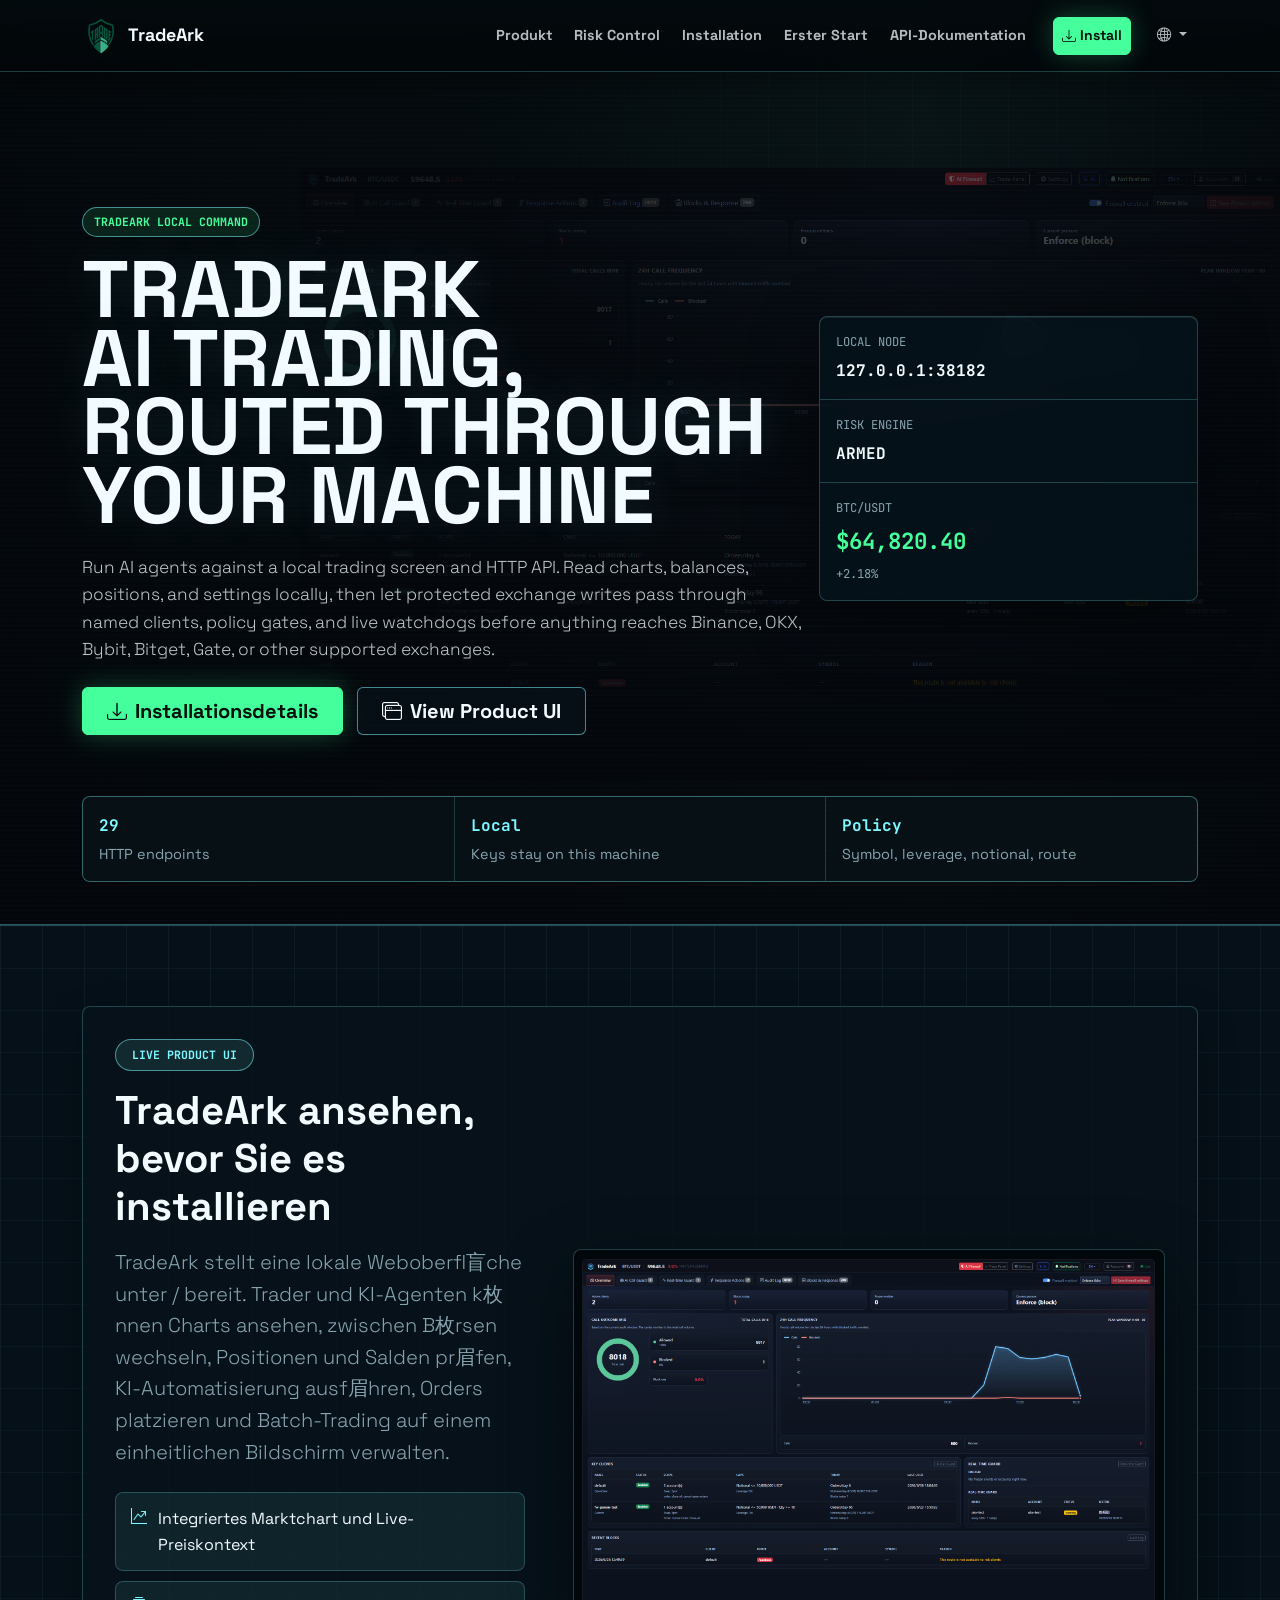
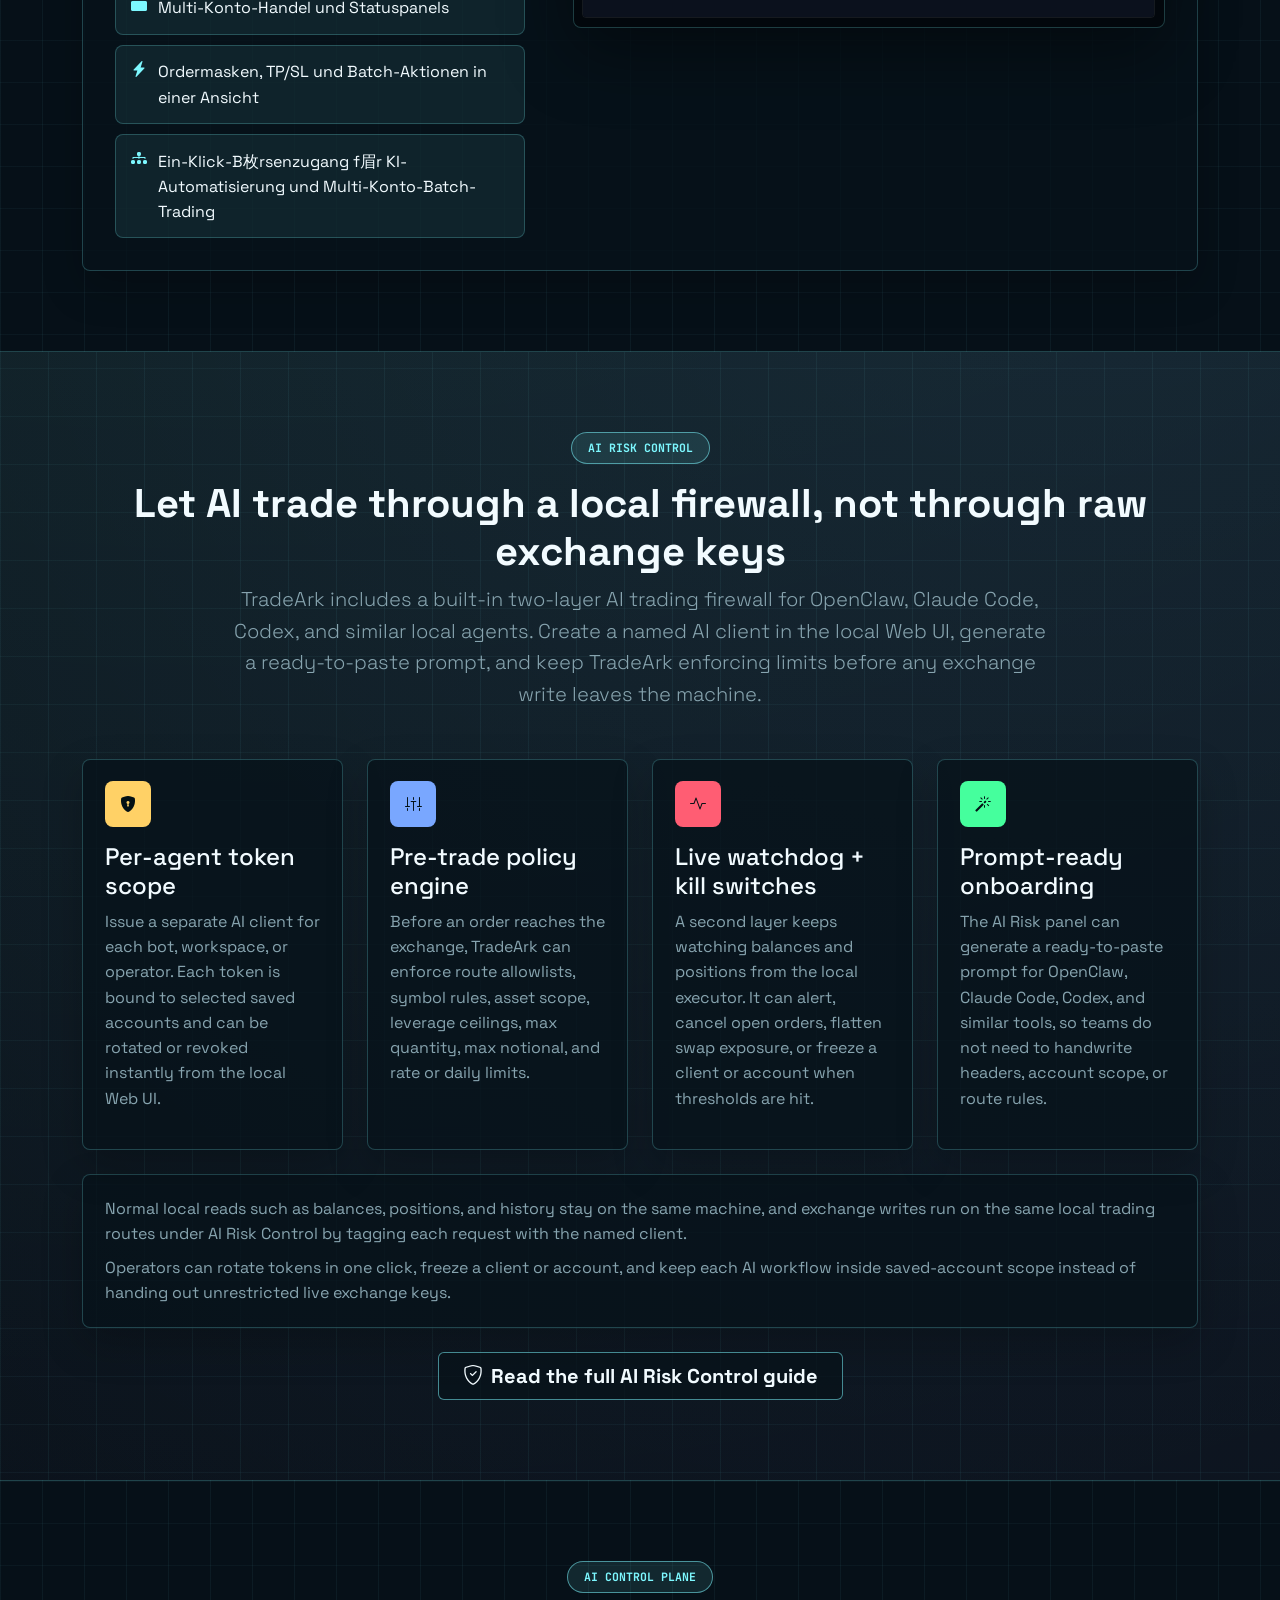
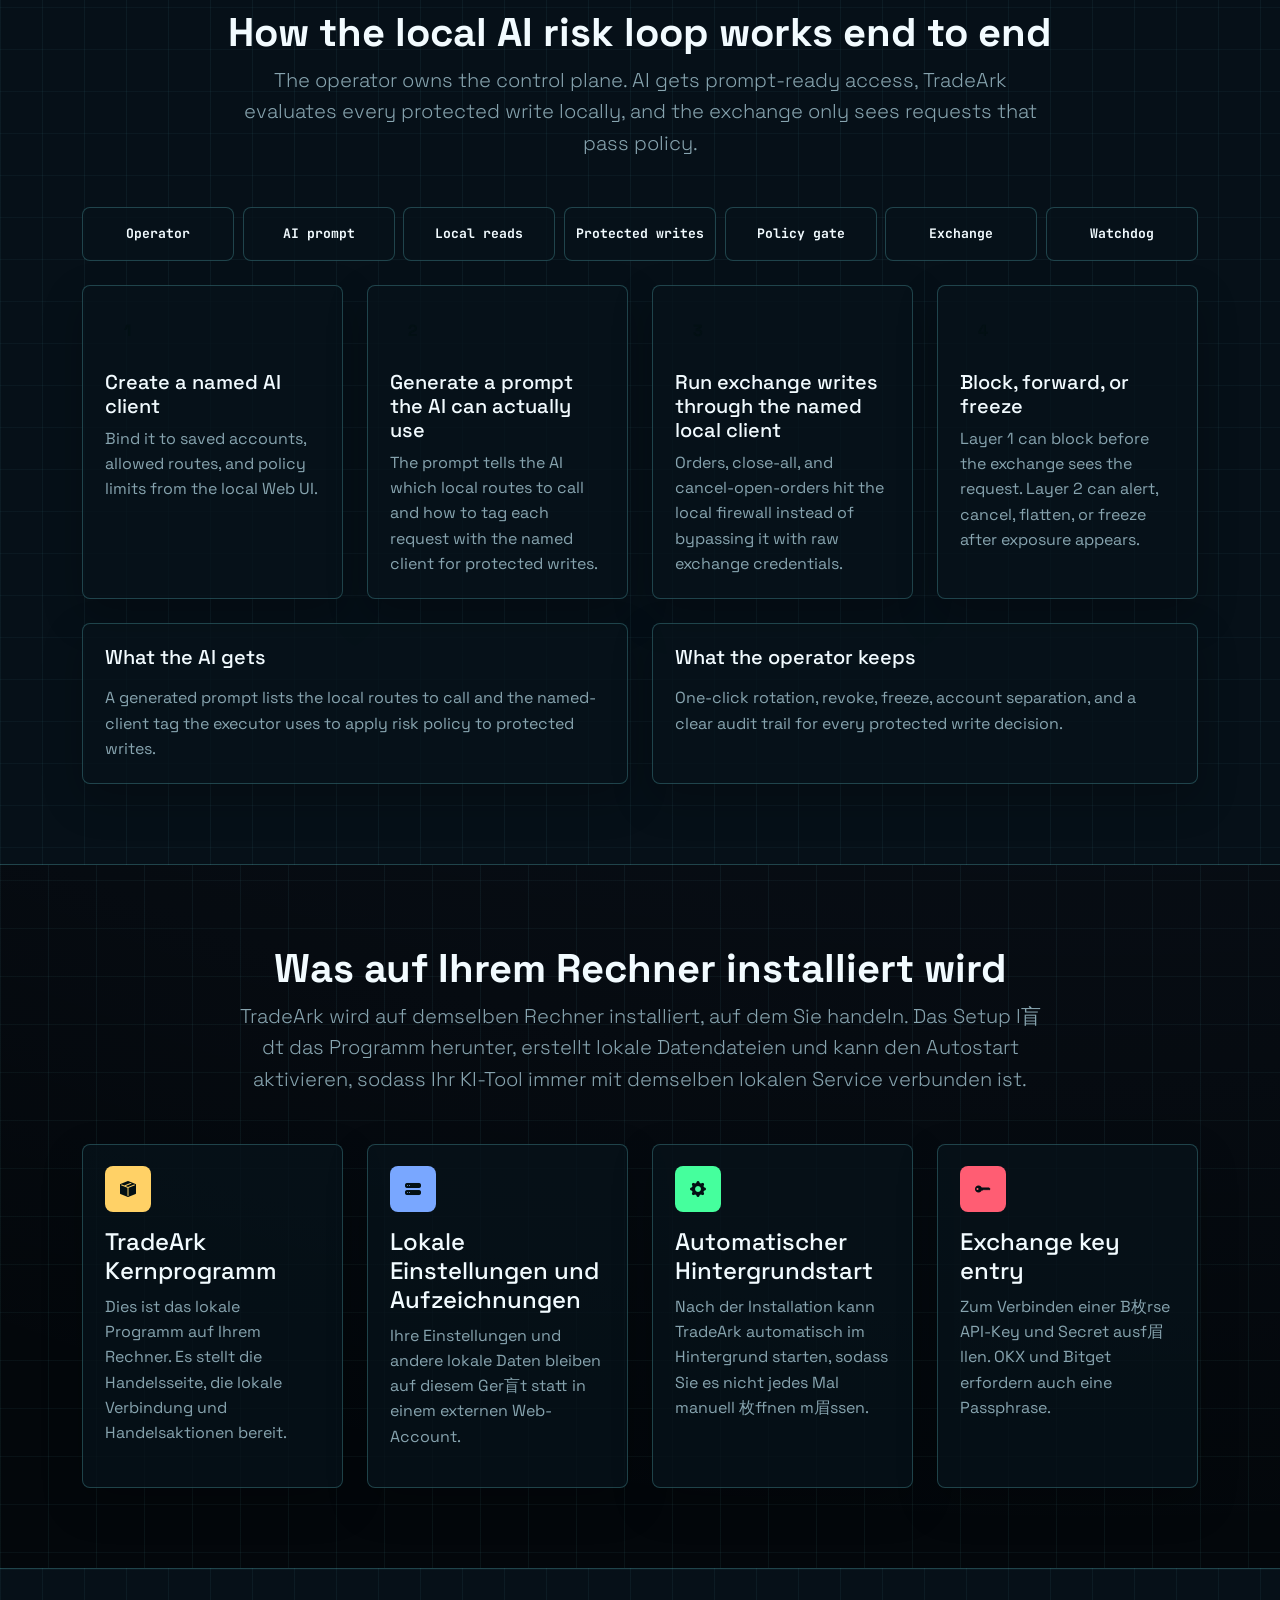
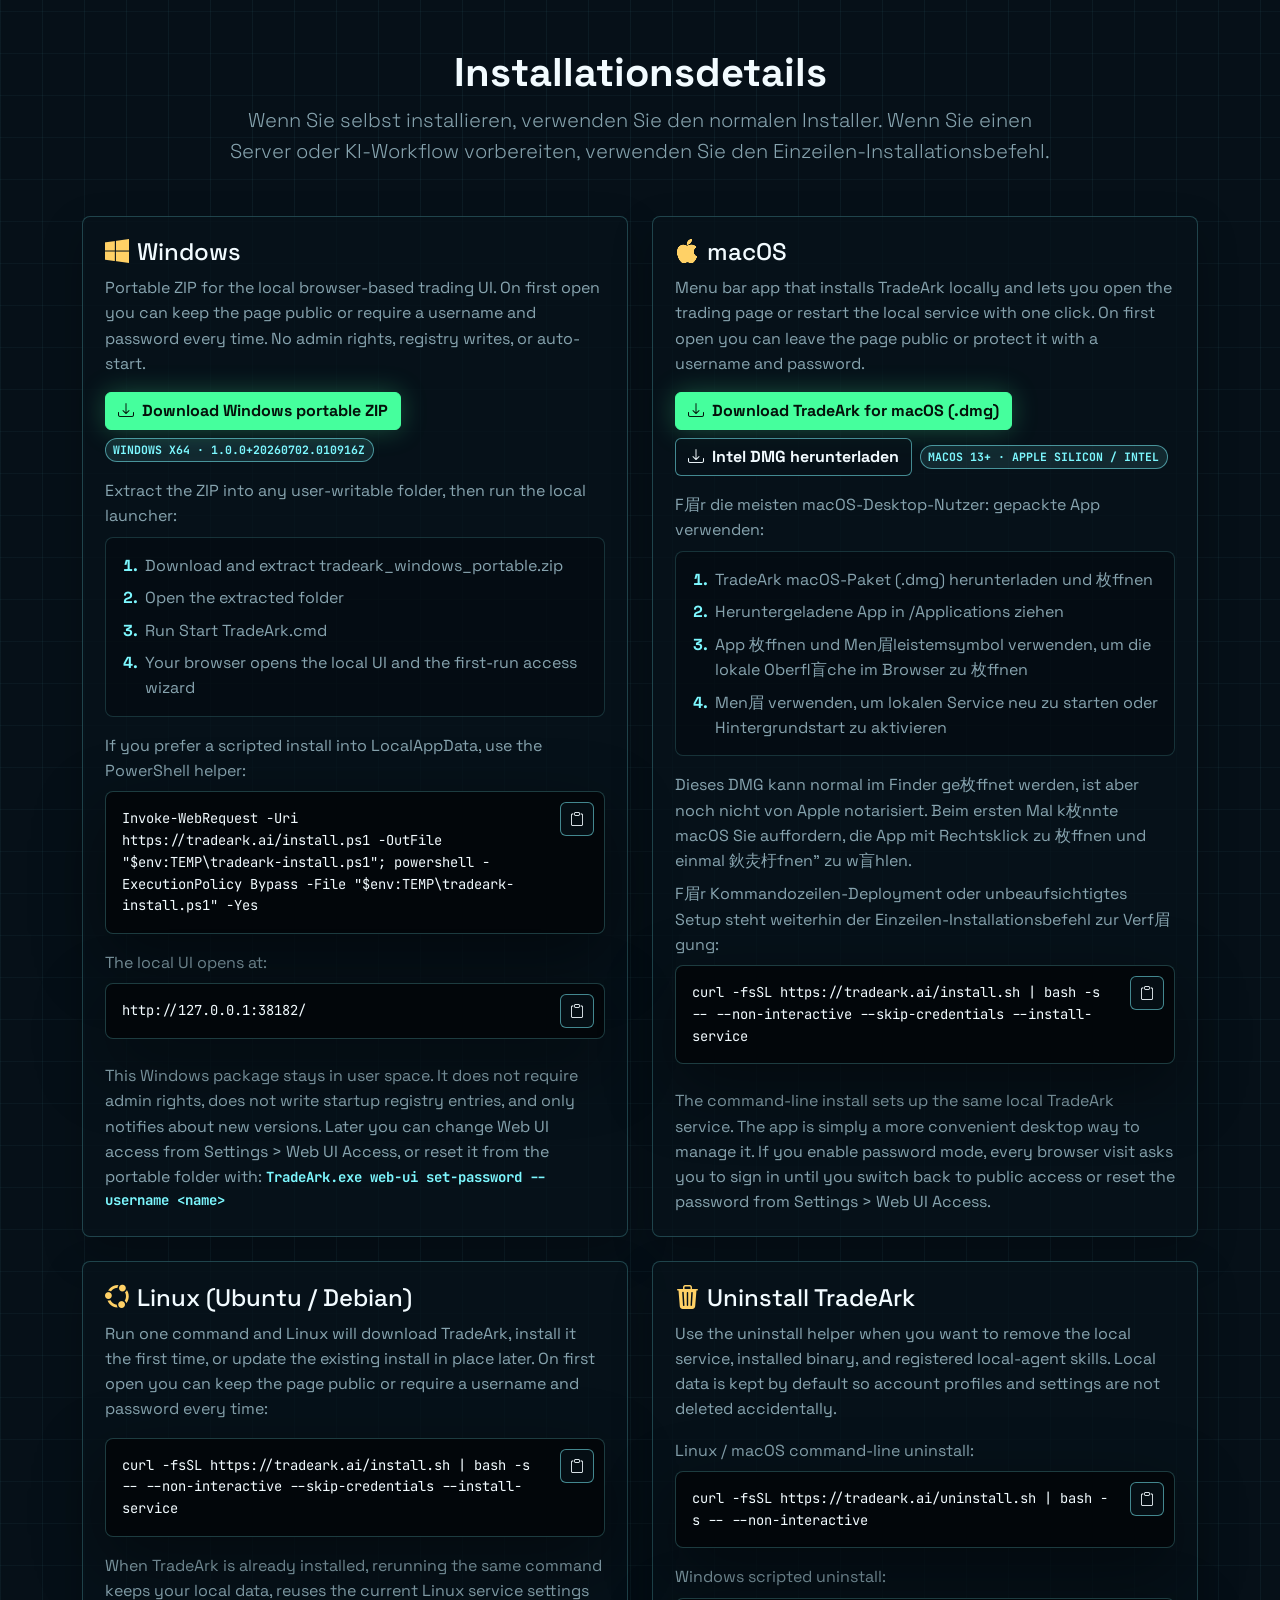
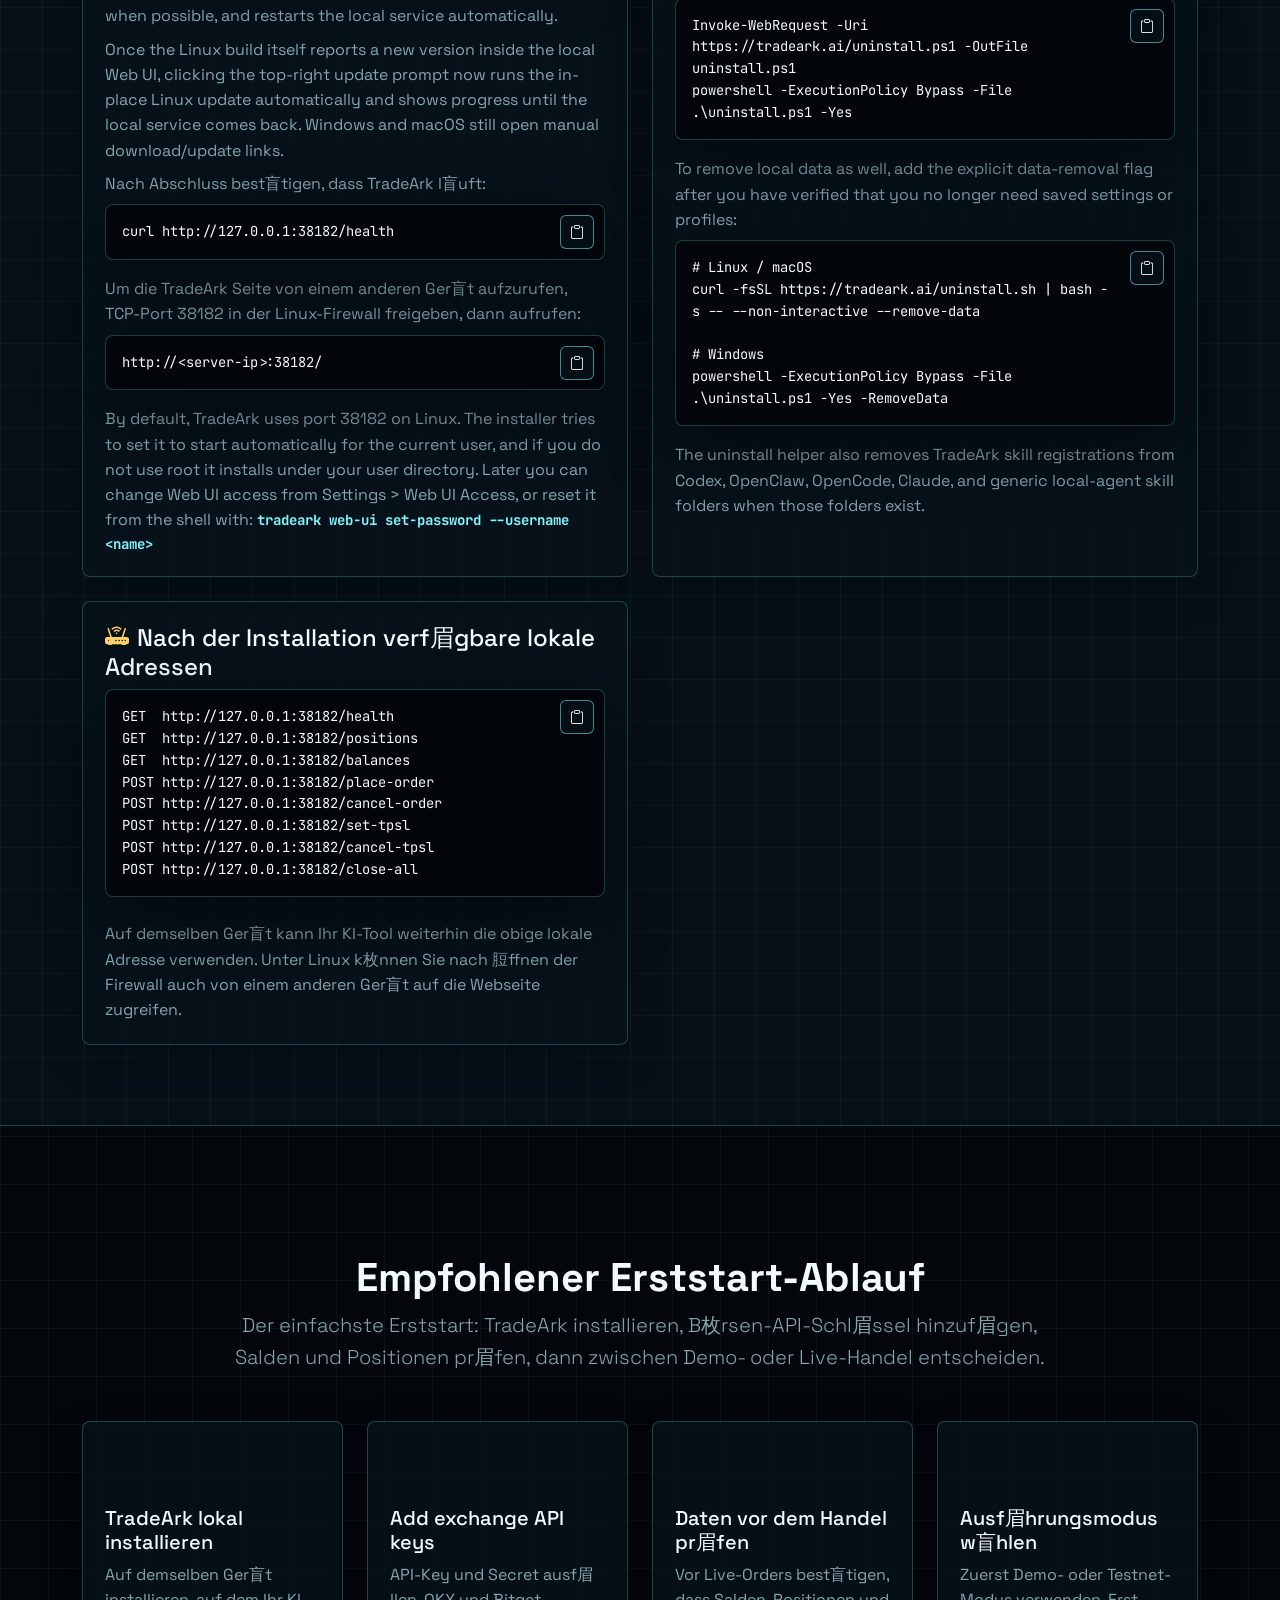
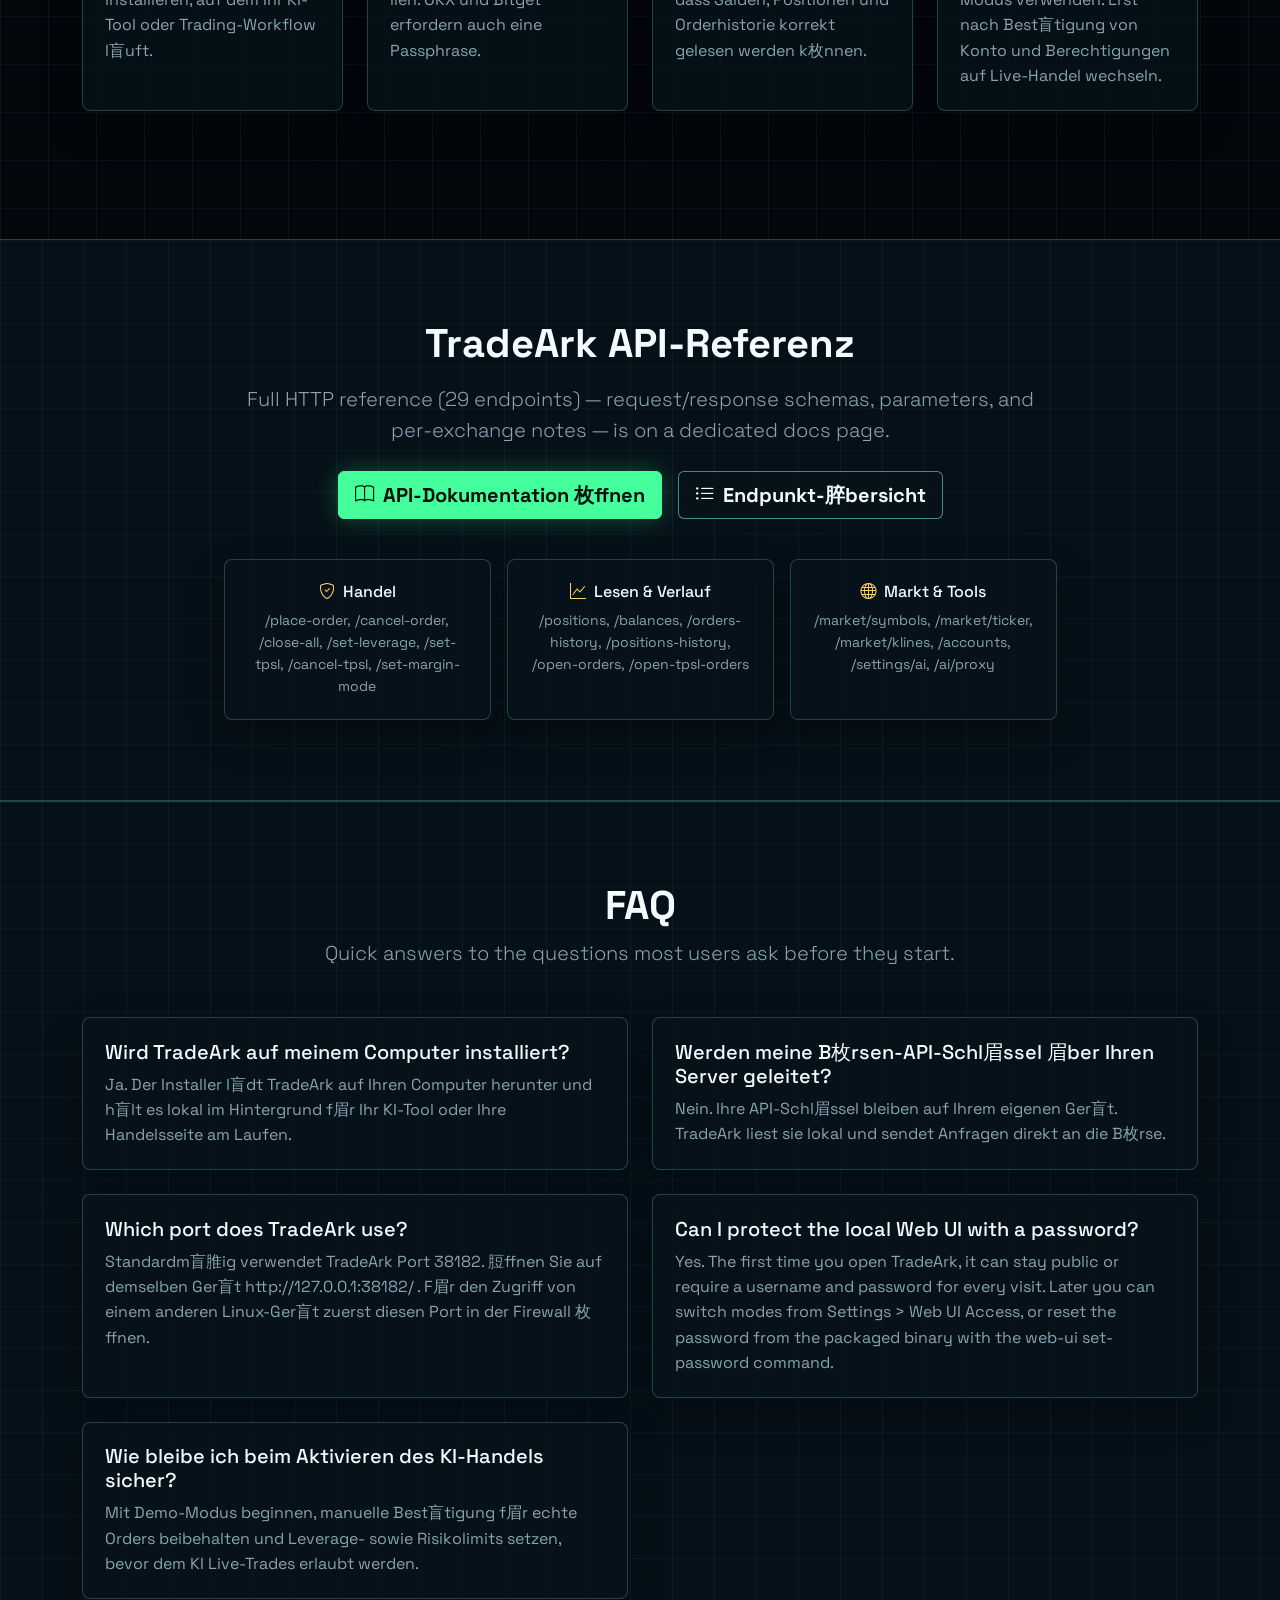
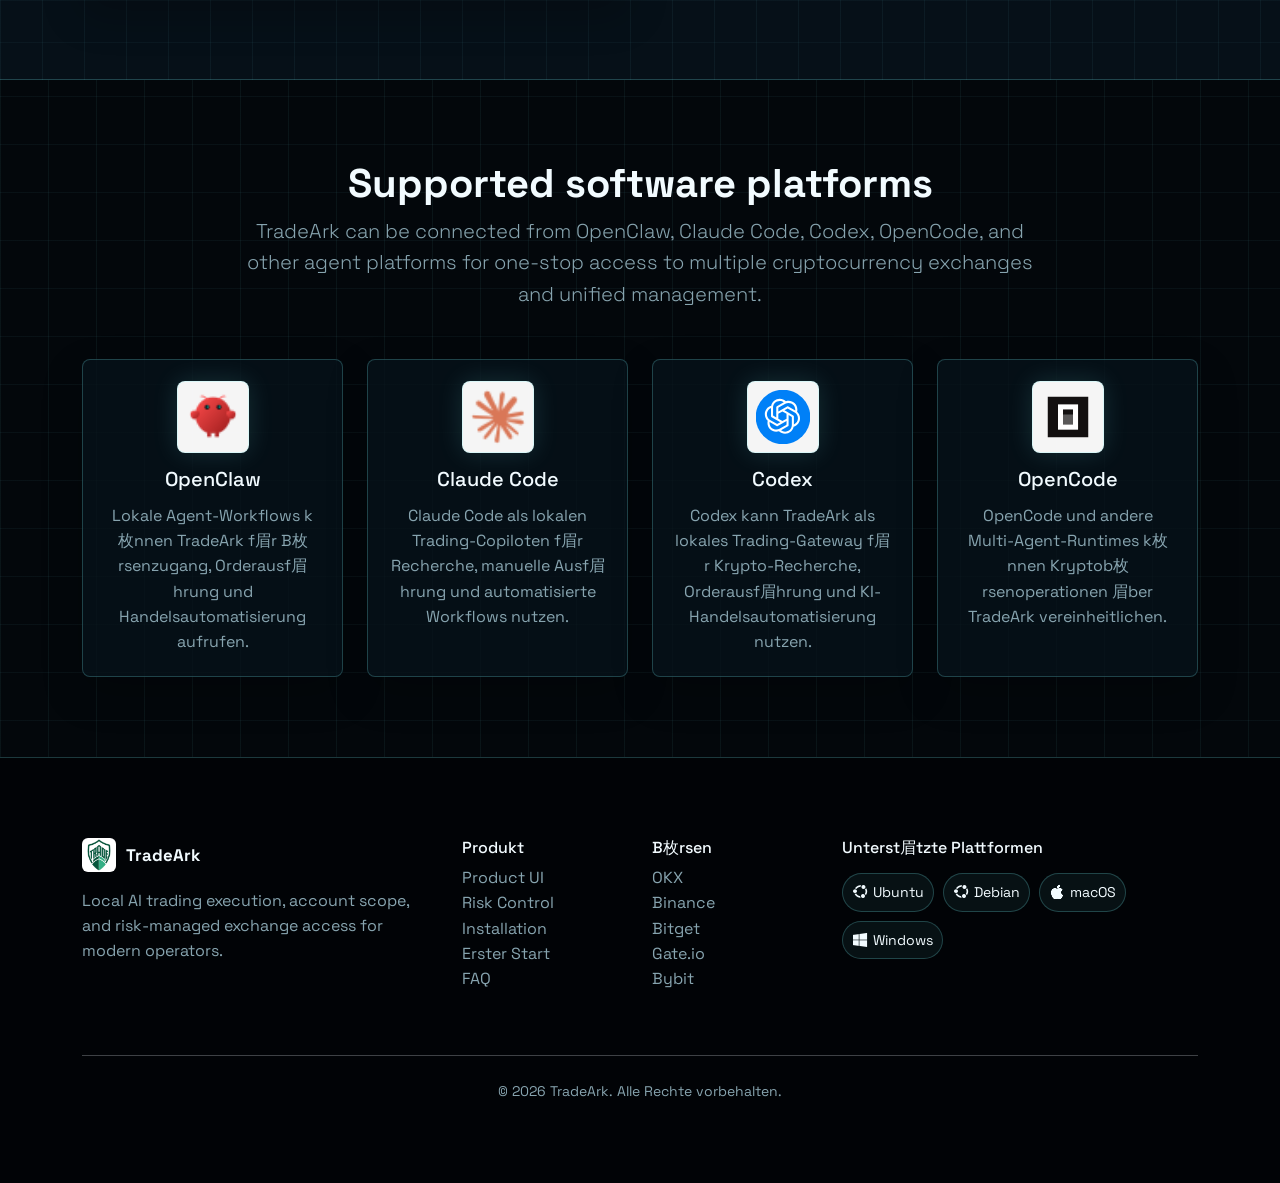
==== commit 570c4ccd: "codex-发布代理7897端口探测" ====
--- a/de/index.html
+++ b/de/index.html
@@ -383,7 +383,7 @@
                     <p class="text-muted">Portable ZIP for the local browser-based trading UI. On first open you can keep the page public or require a username and password every time. No admin rights, registry writes, or auto-start.</p>
                     <div class="d-flex gap-2 flex-wrap mb-3">
                         <a href="https://tradeark.ai/releases/latest/tradeark_windows_portable.zip" class="btn btn-warning"><i class="bi bi-download me-2"></i>Download Windows portable ZIP</a>
-                        <span class="badge bg-secondary align-self-center">Windows x64 · 1.0.0+20260702.001348Z</span>
+                        <span class="badge bg-secondary align-self-center">Windows x64 · 1.0.0+20260702.010916Z</span>
                     </div>
                     <p class="text-muted mb-2">Extract the ZIP into any user-writable folder, then run the local launcher:</p>
                     <ol class="install-steps-list mb-3">
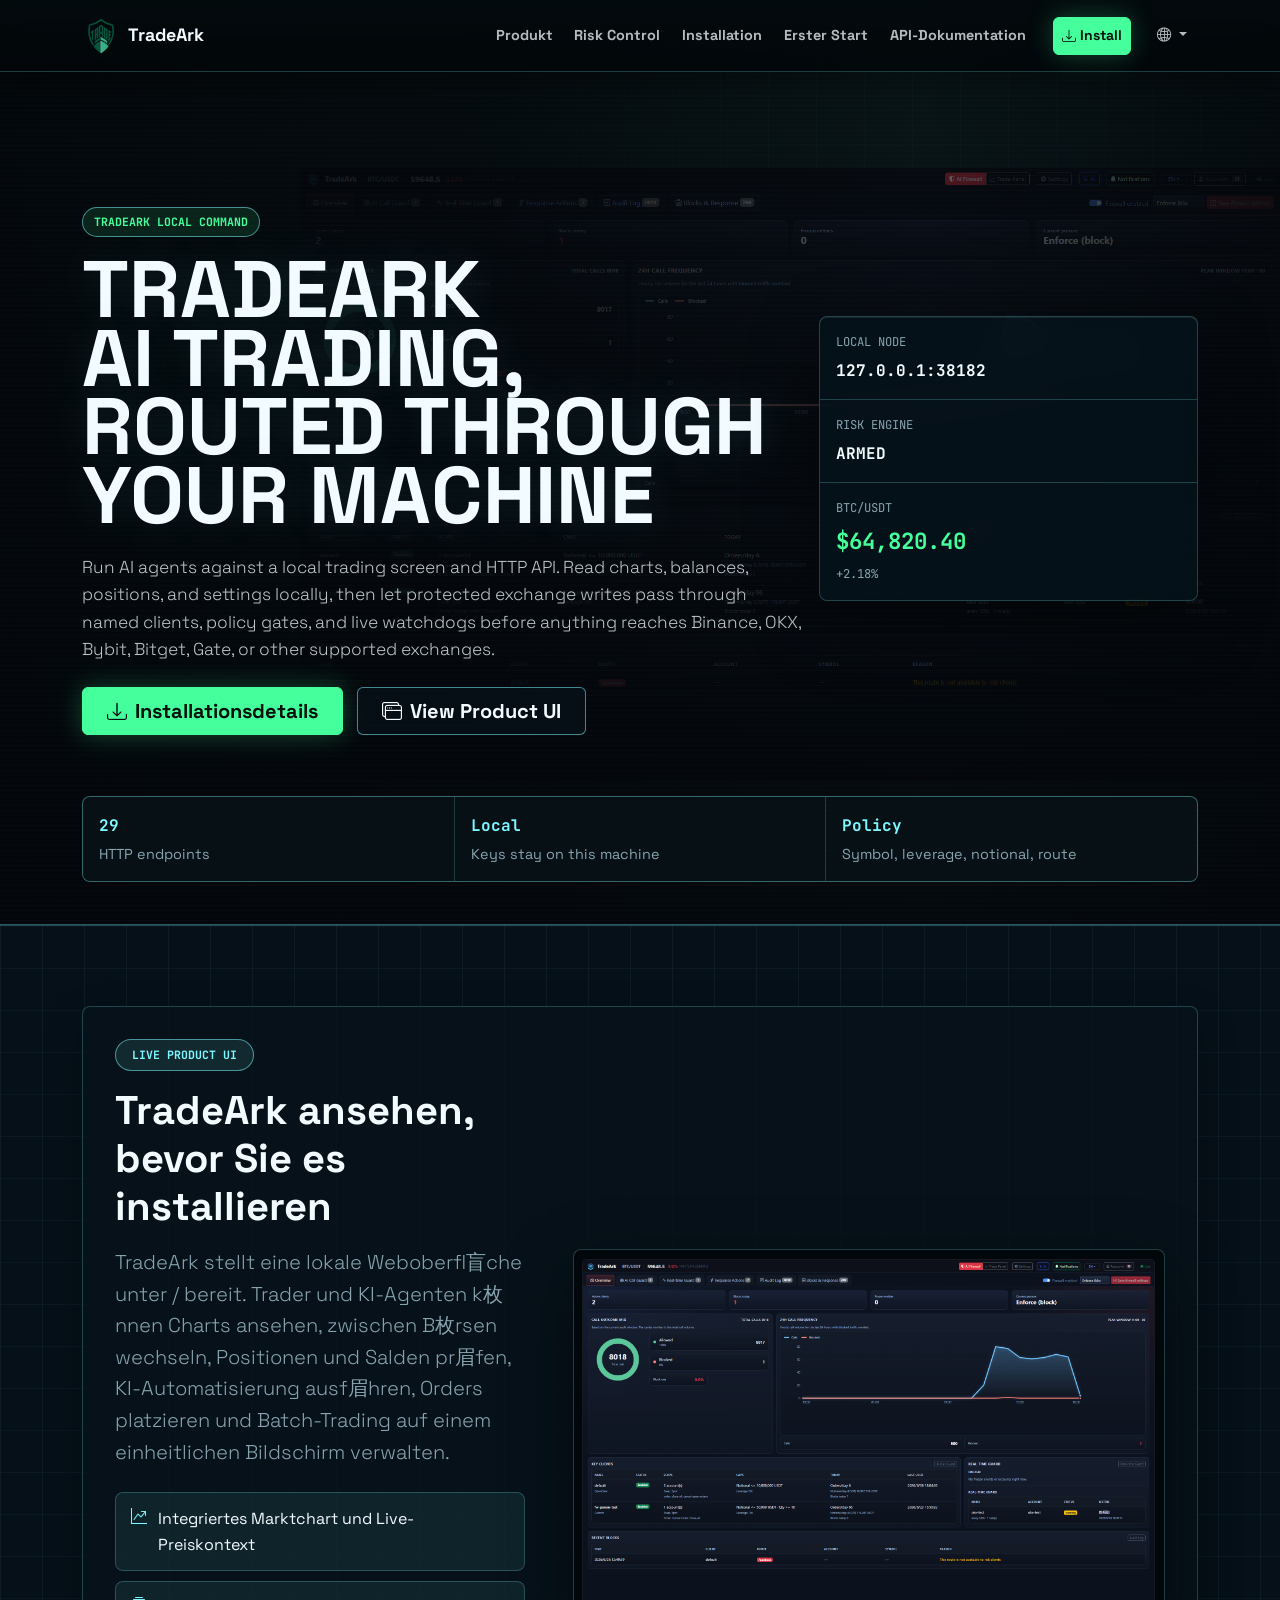
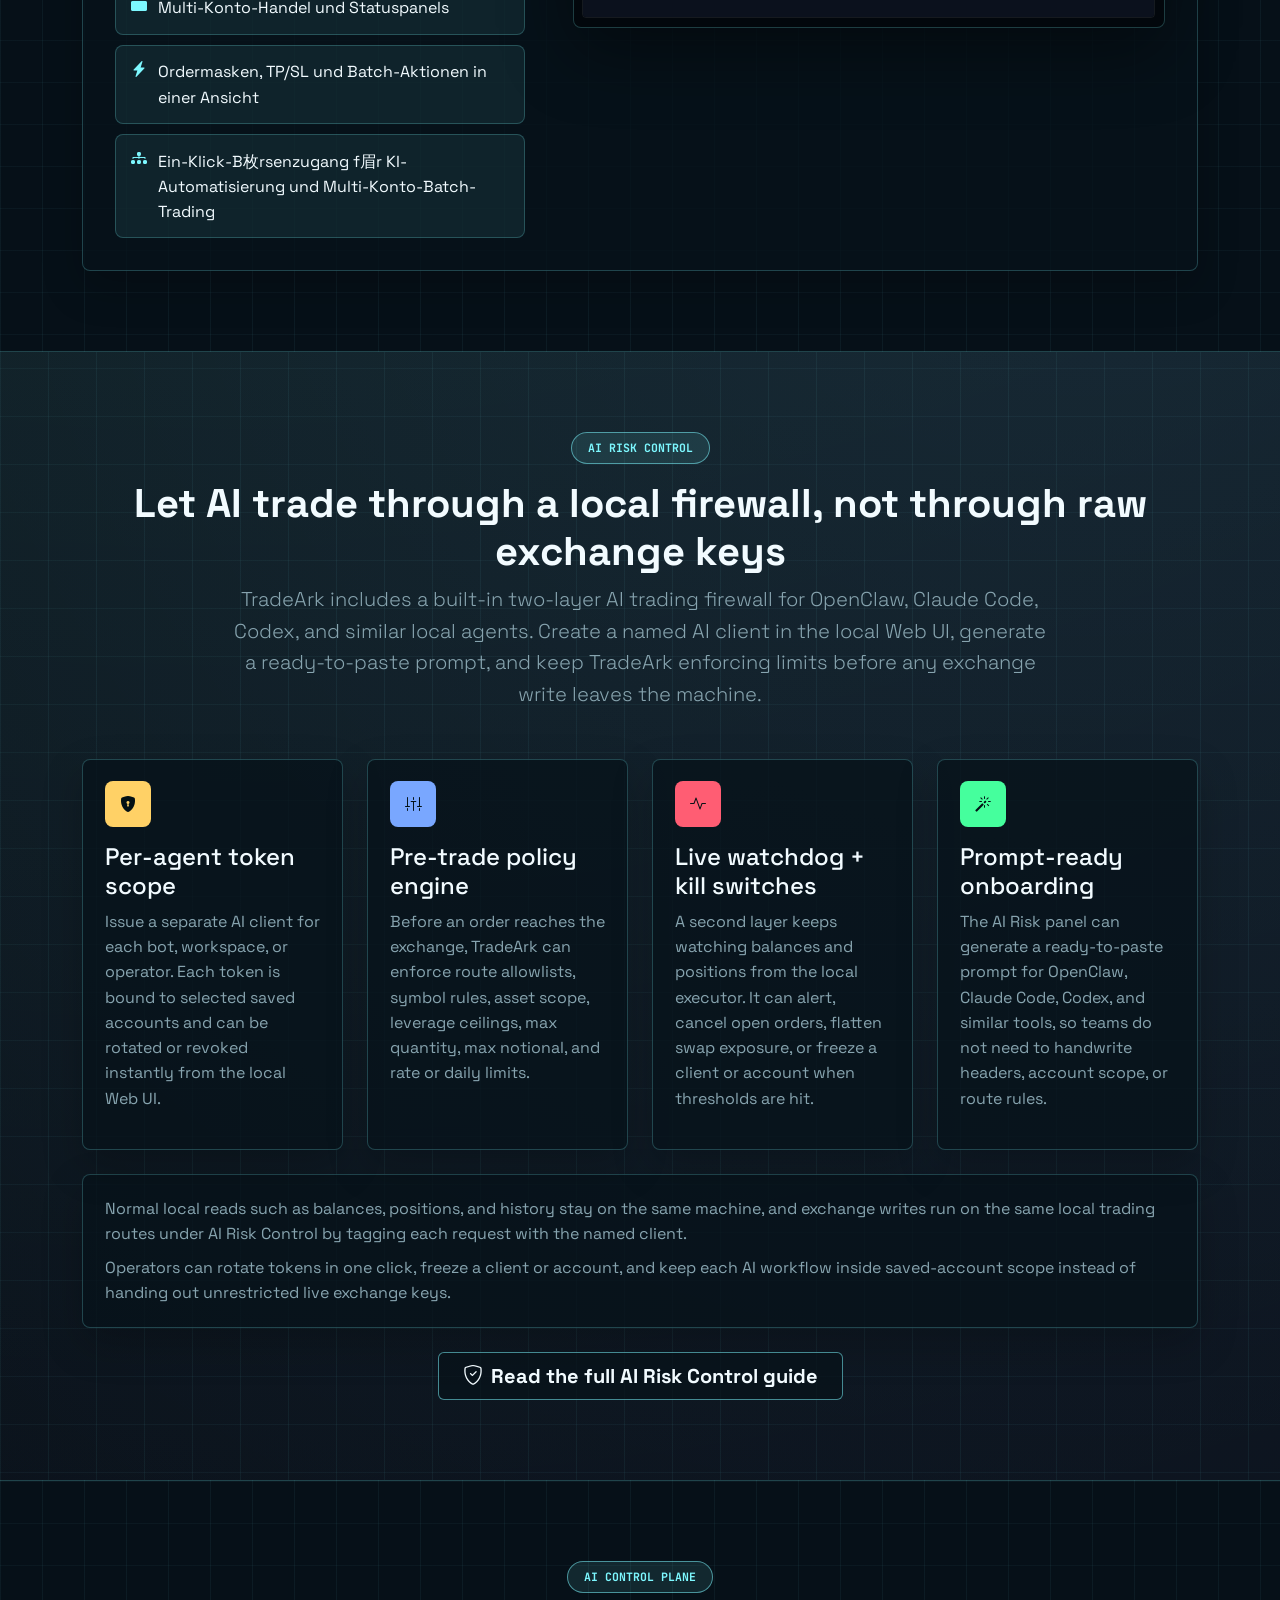
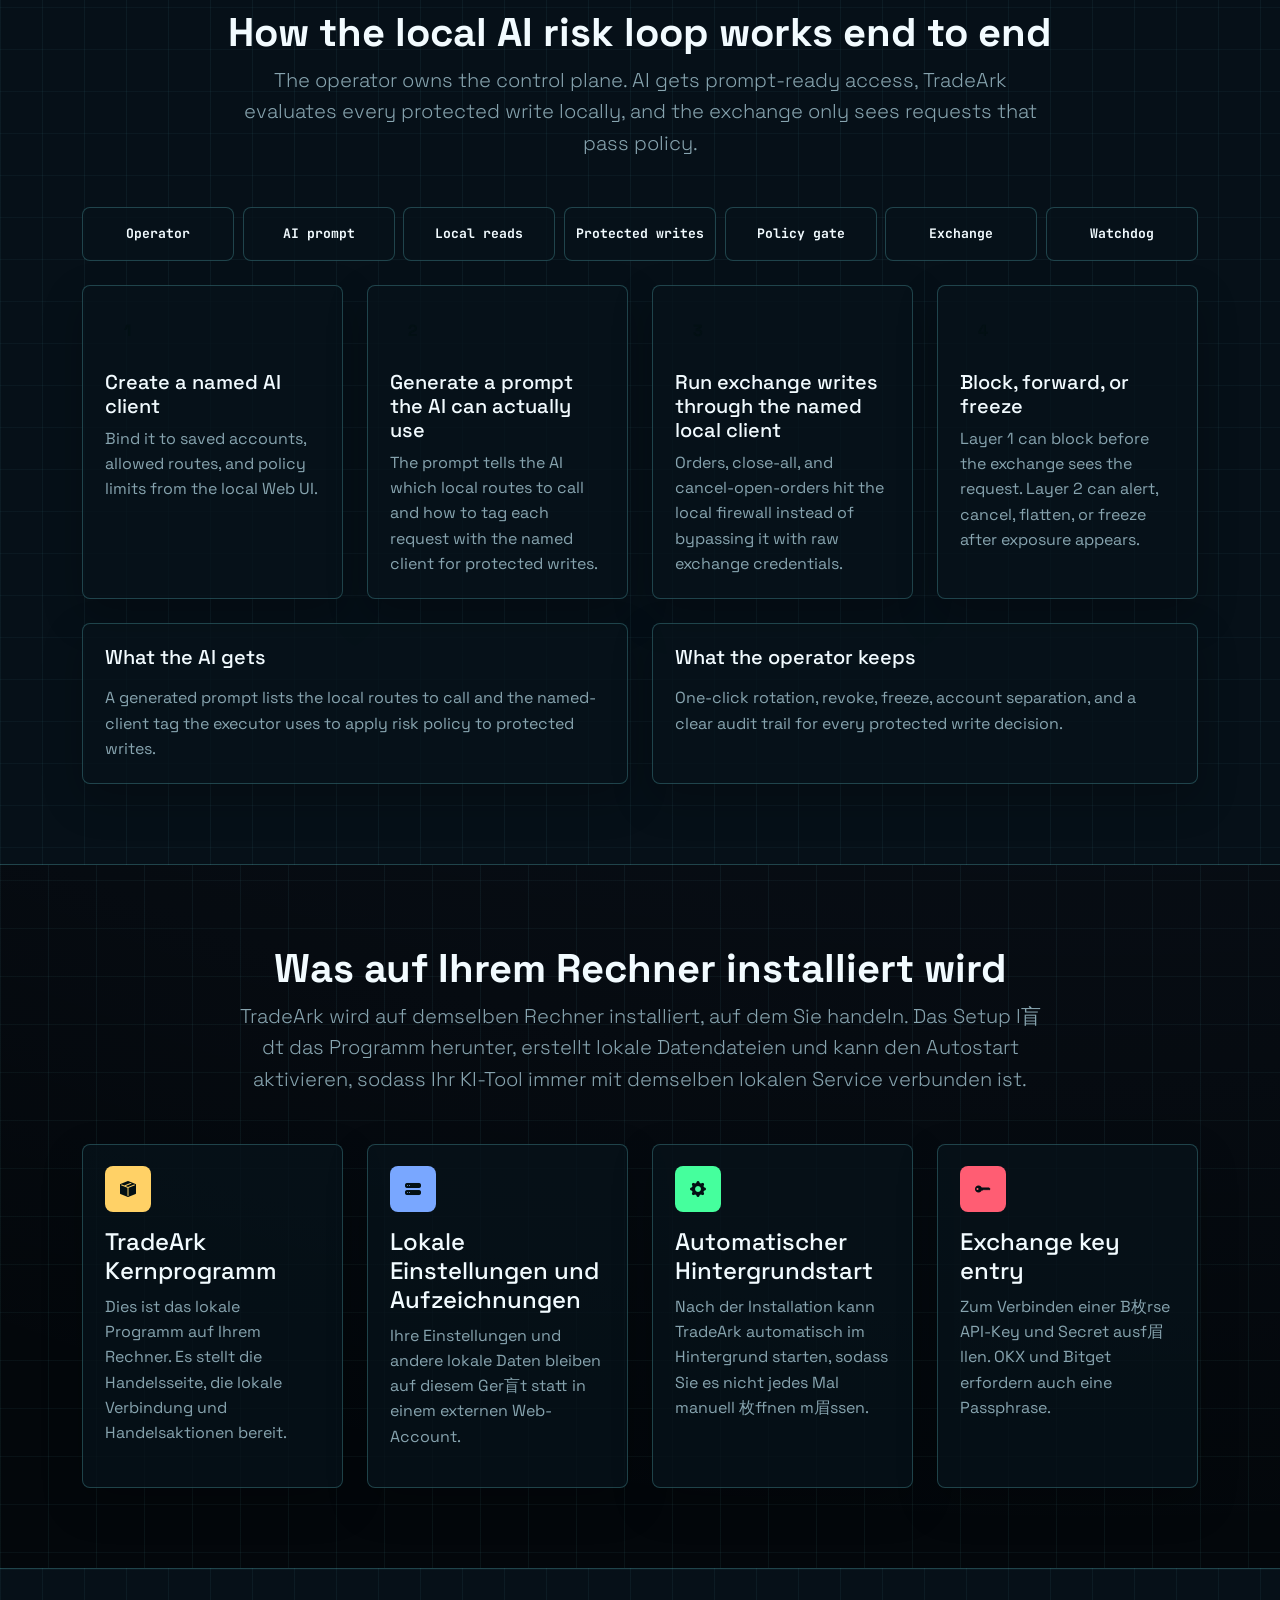
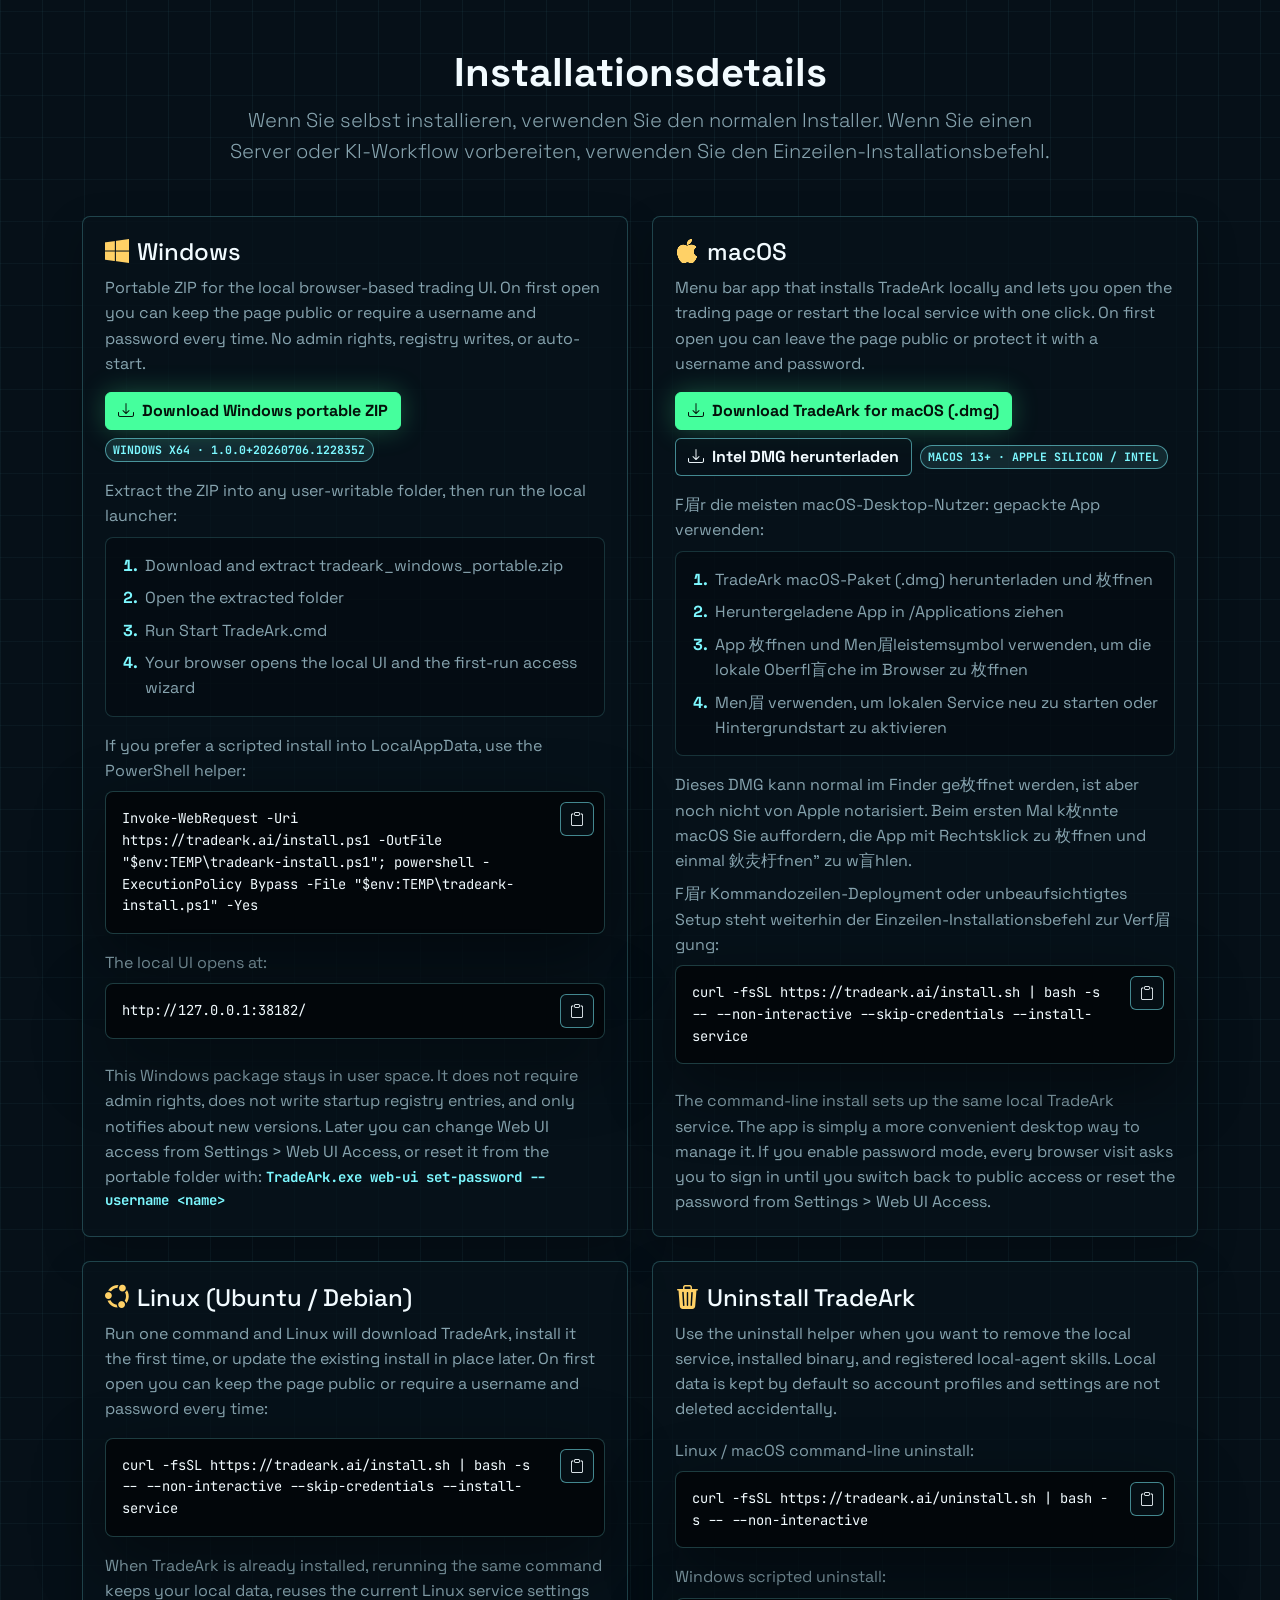
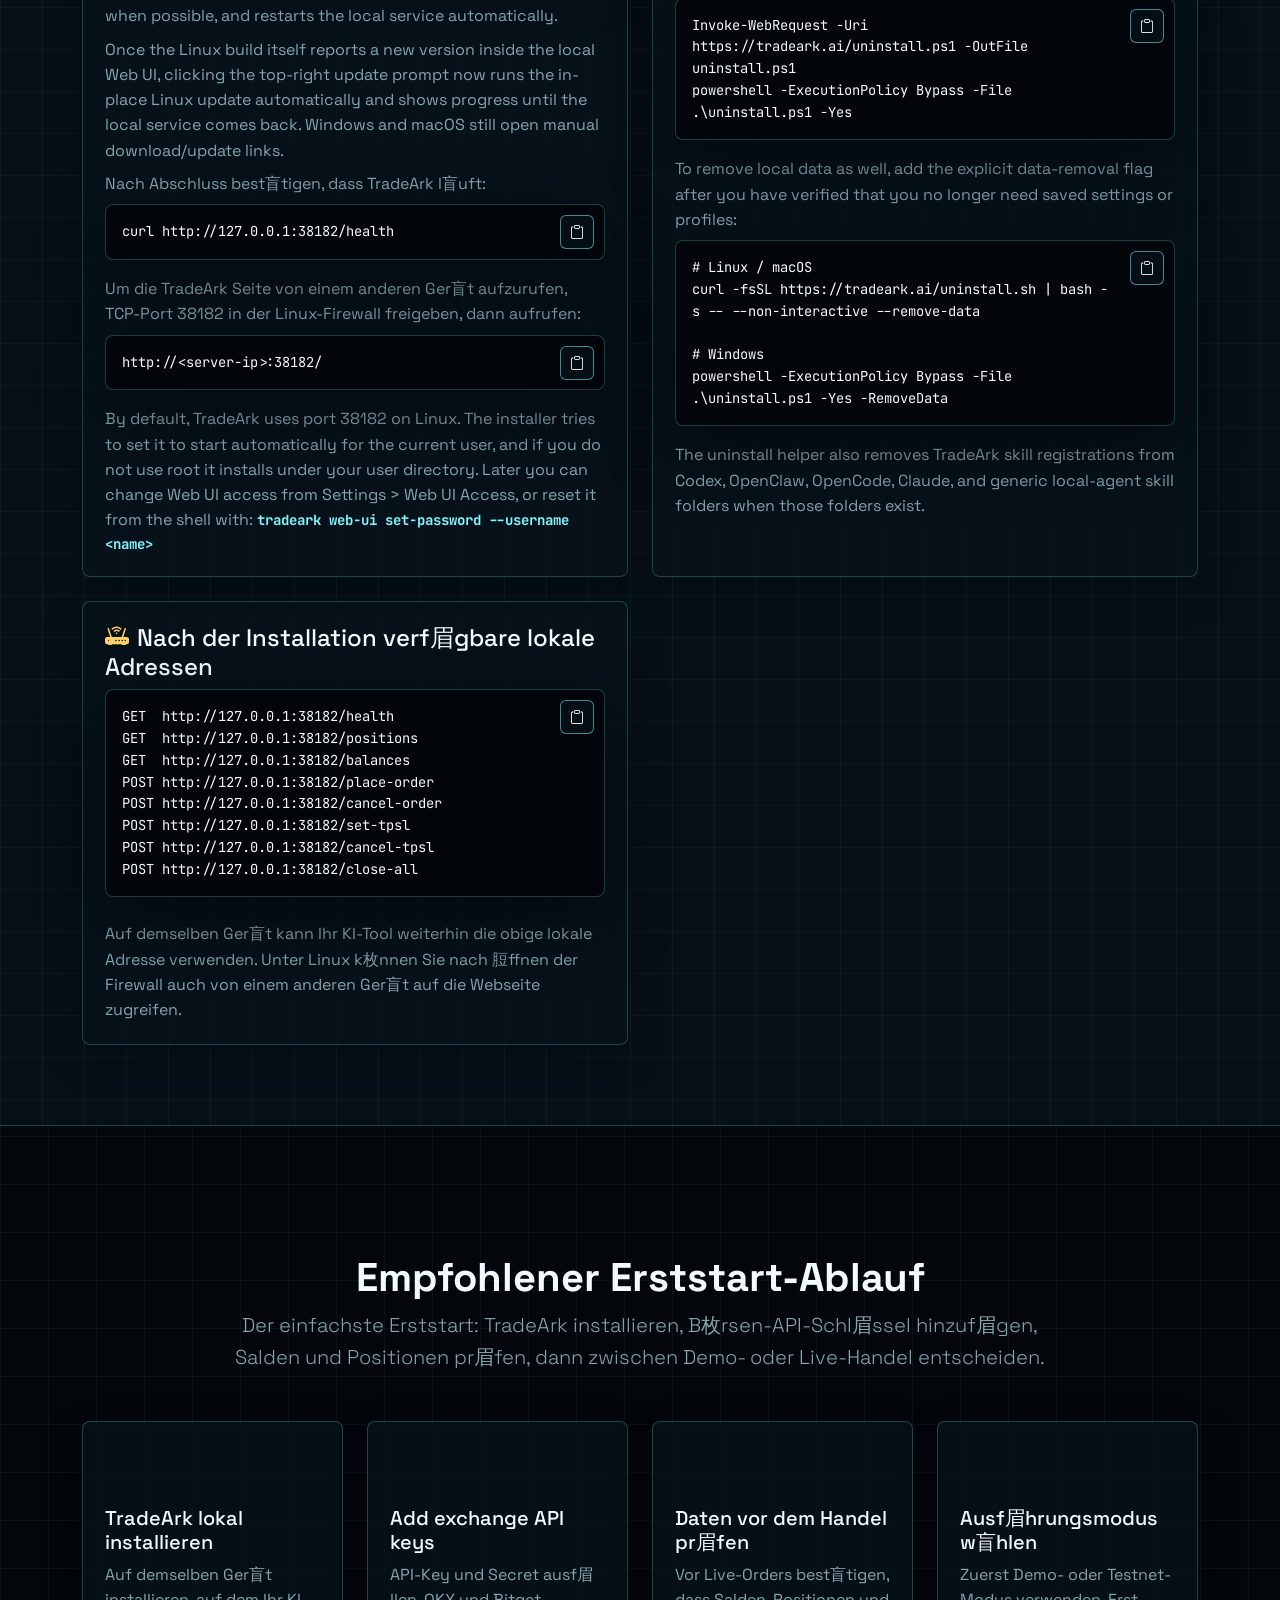
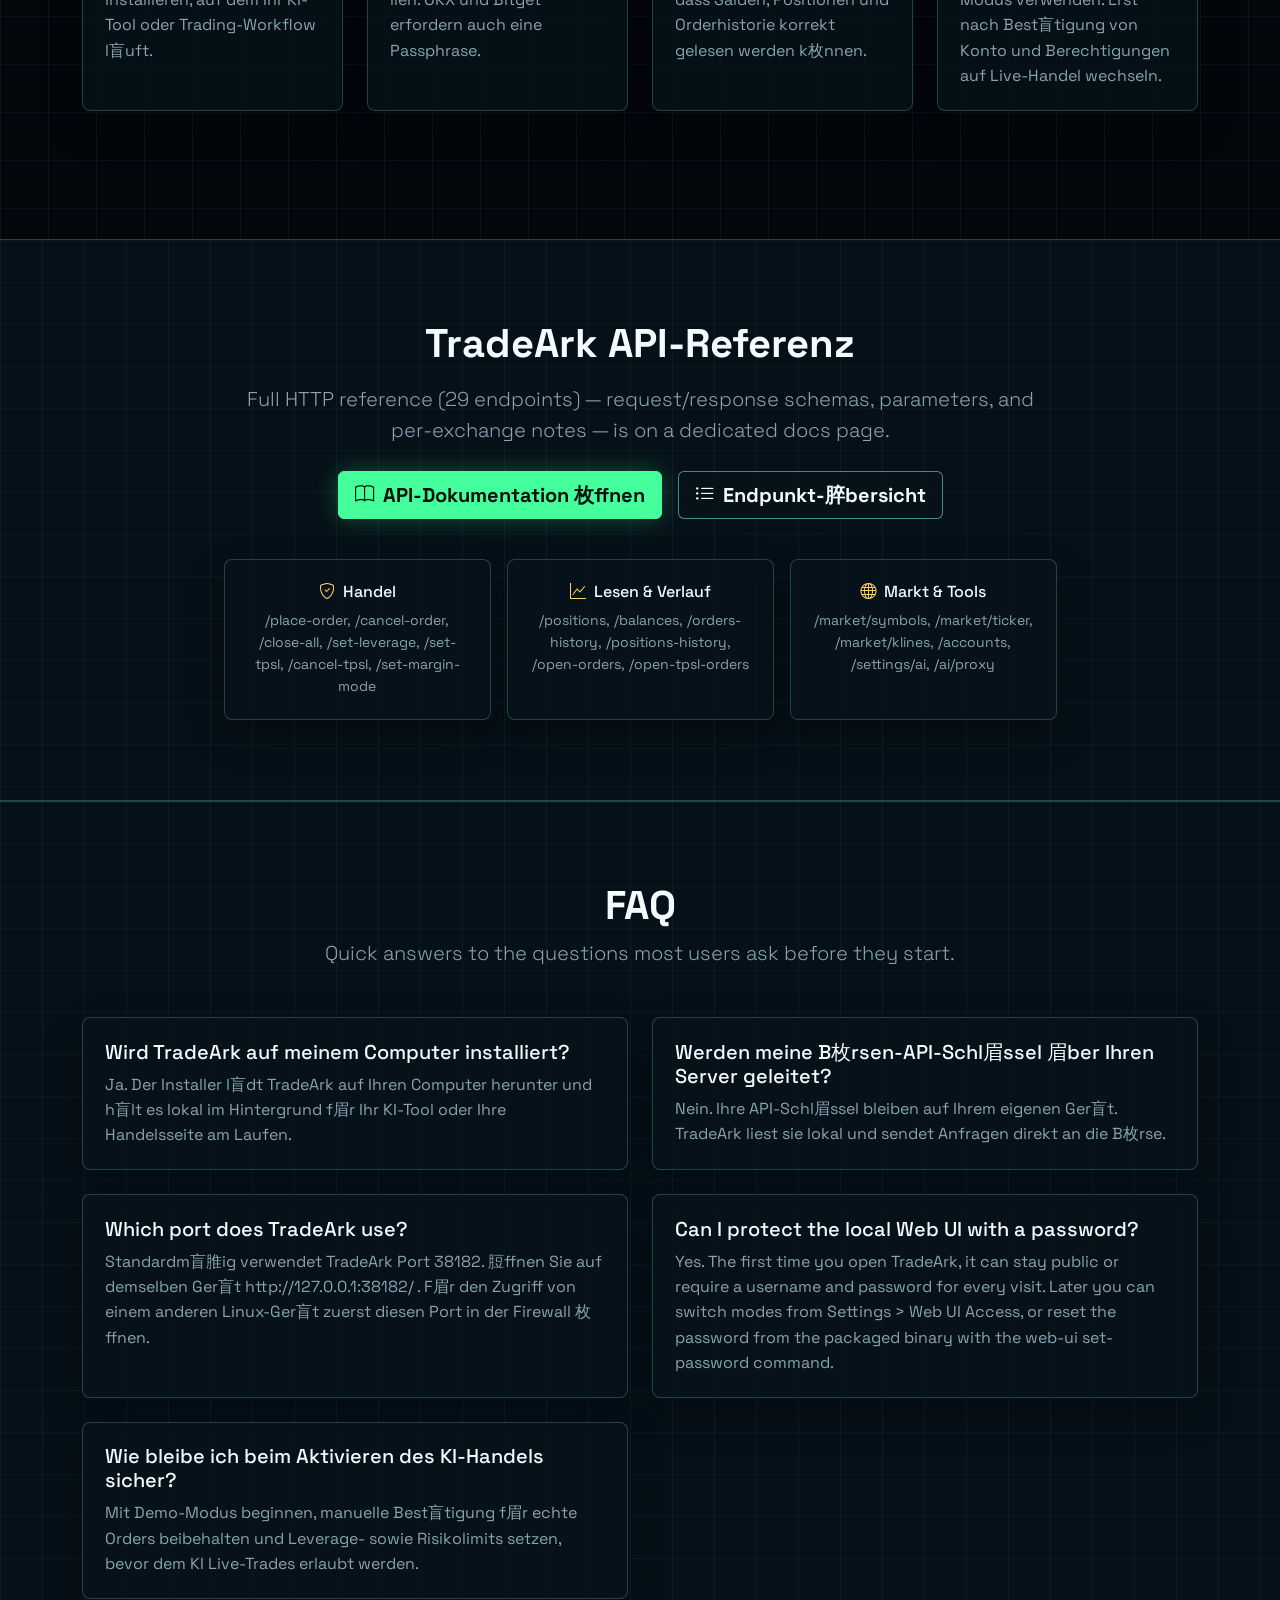
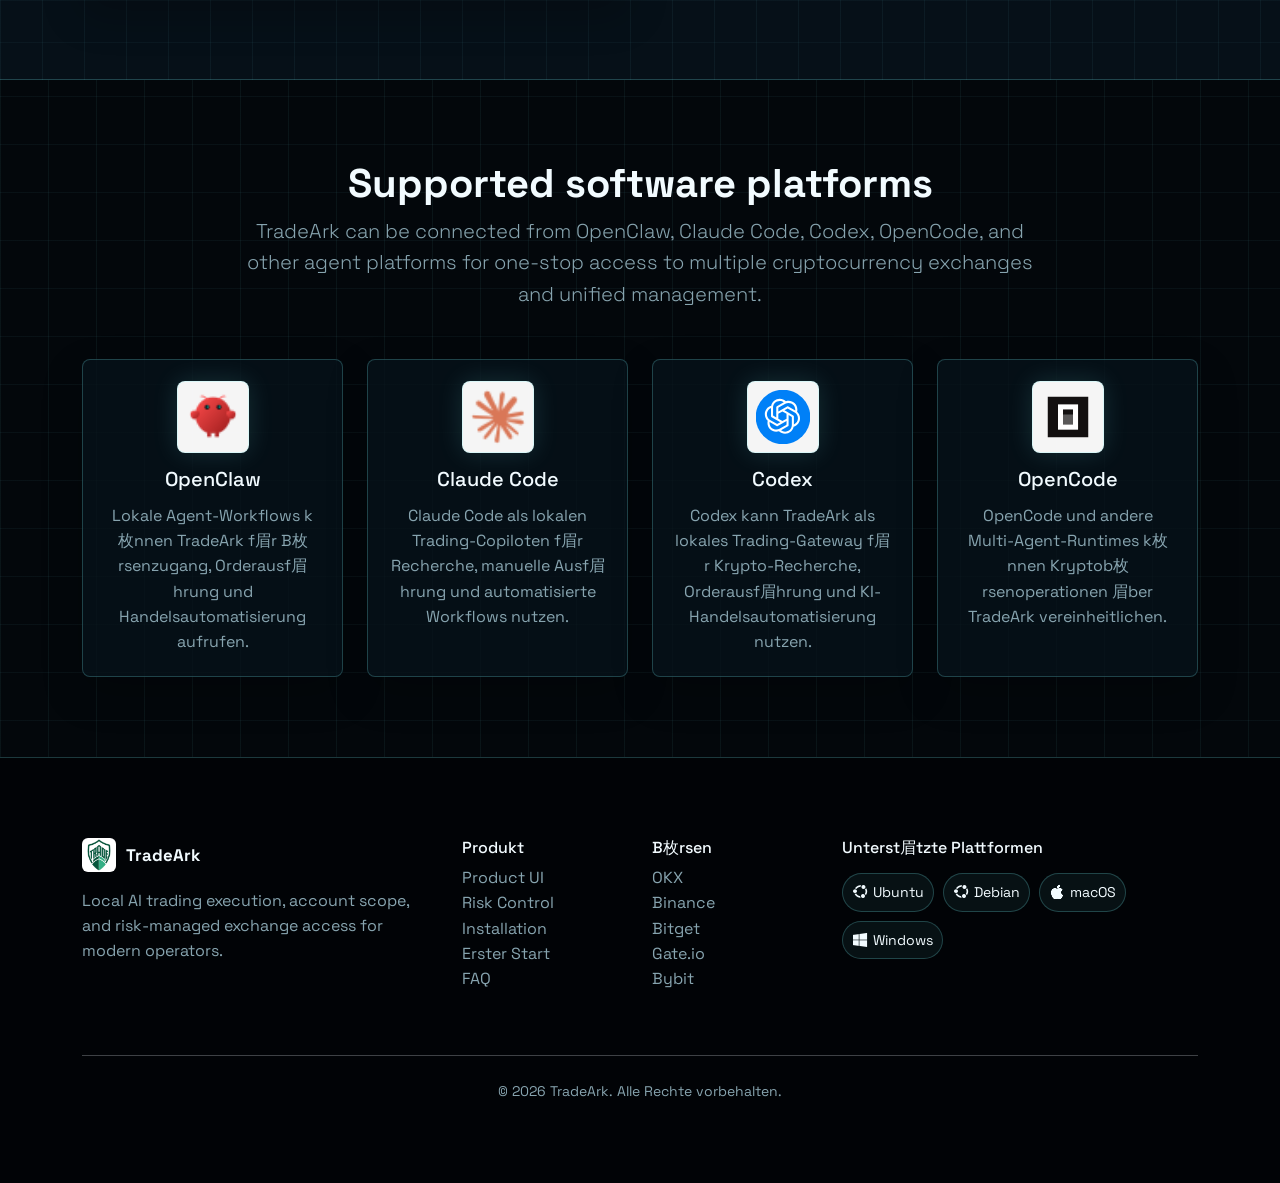
==== commit c9080691: "codex-update-tradeark-release-20260706" ====
--- a/de/index.html
+++ b/de/index.html
@@ -383,7 +383,7 @@
                     <p class="text-muted">Portable ZIP for the local browser-based trading UI. On first open you can keep the page public or require a username and password every time. No admin rights, registry writes, or auto-start.</p>
                     <div class="d-flex gap-2 flex-wrap mb-3">
                         <a href="https://tradeark.ai/releases/latest/tradeark_windows_portable.zip" class="btn btn-warning"><i class="bi bi-download me-2"></i>Download Windows portable ZIP</a>
-                        <span class="badge bg-secondary align-self-center">Windows x64 · 1.0.0+20260702.010916Z</span>
+                        <span class="badge bg-secondary align-self-center">Windows x64 · 1.0.0+20260706.122835Z</span>
                     </div>
                     <p class="text-muted mb-2">Extract the ZIP into any user-writable folder, then run the local launcher:</p>
                     <ol class="install-steps-list mb-3">
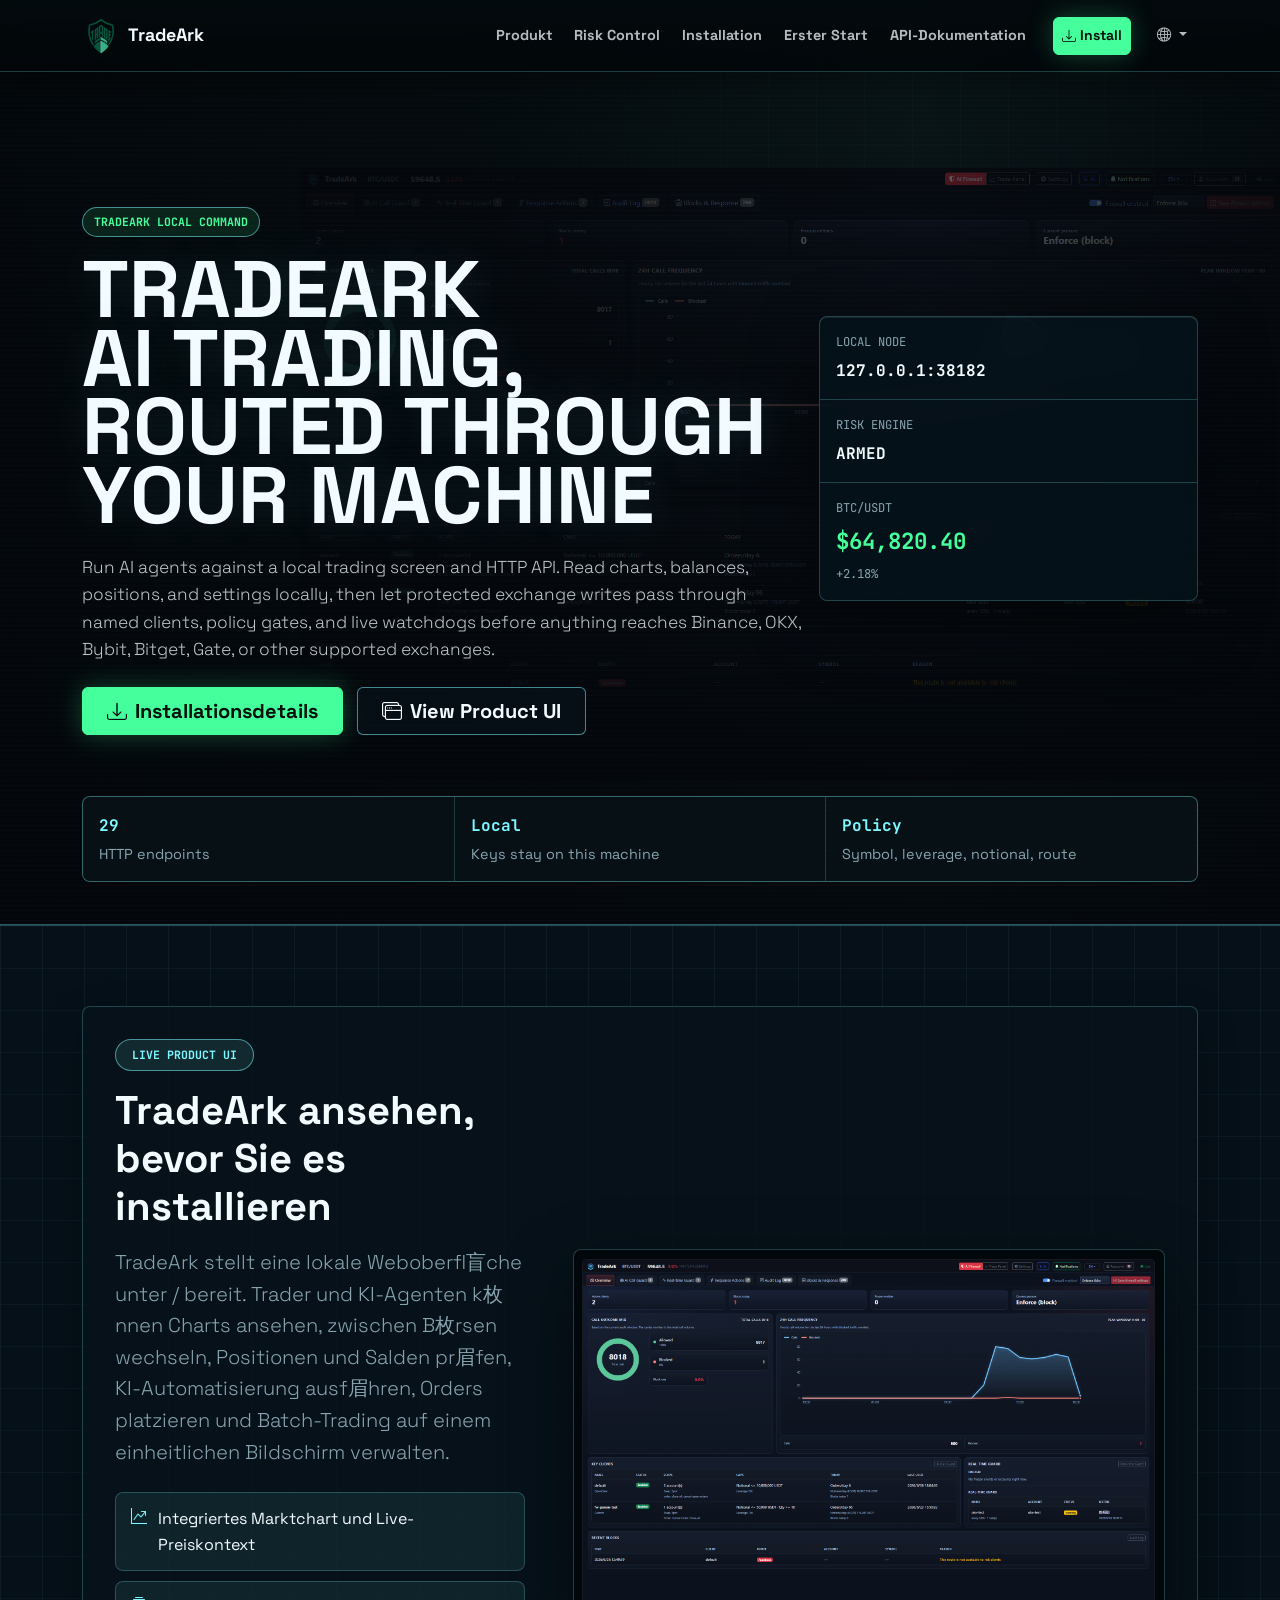
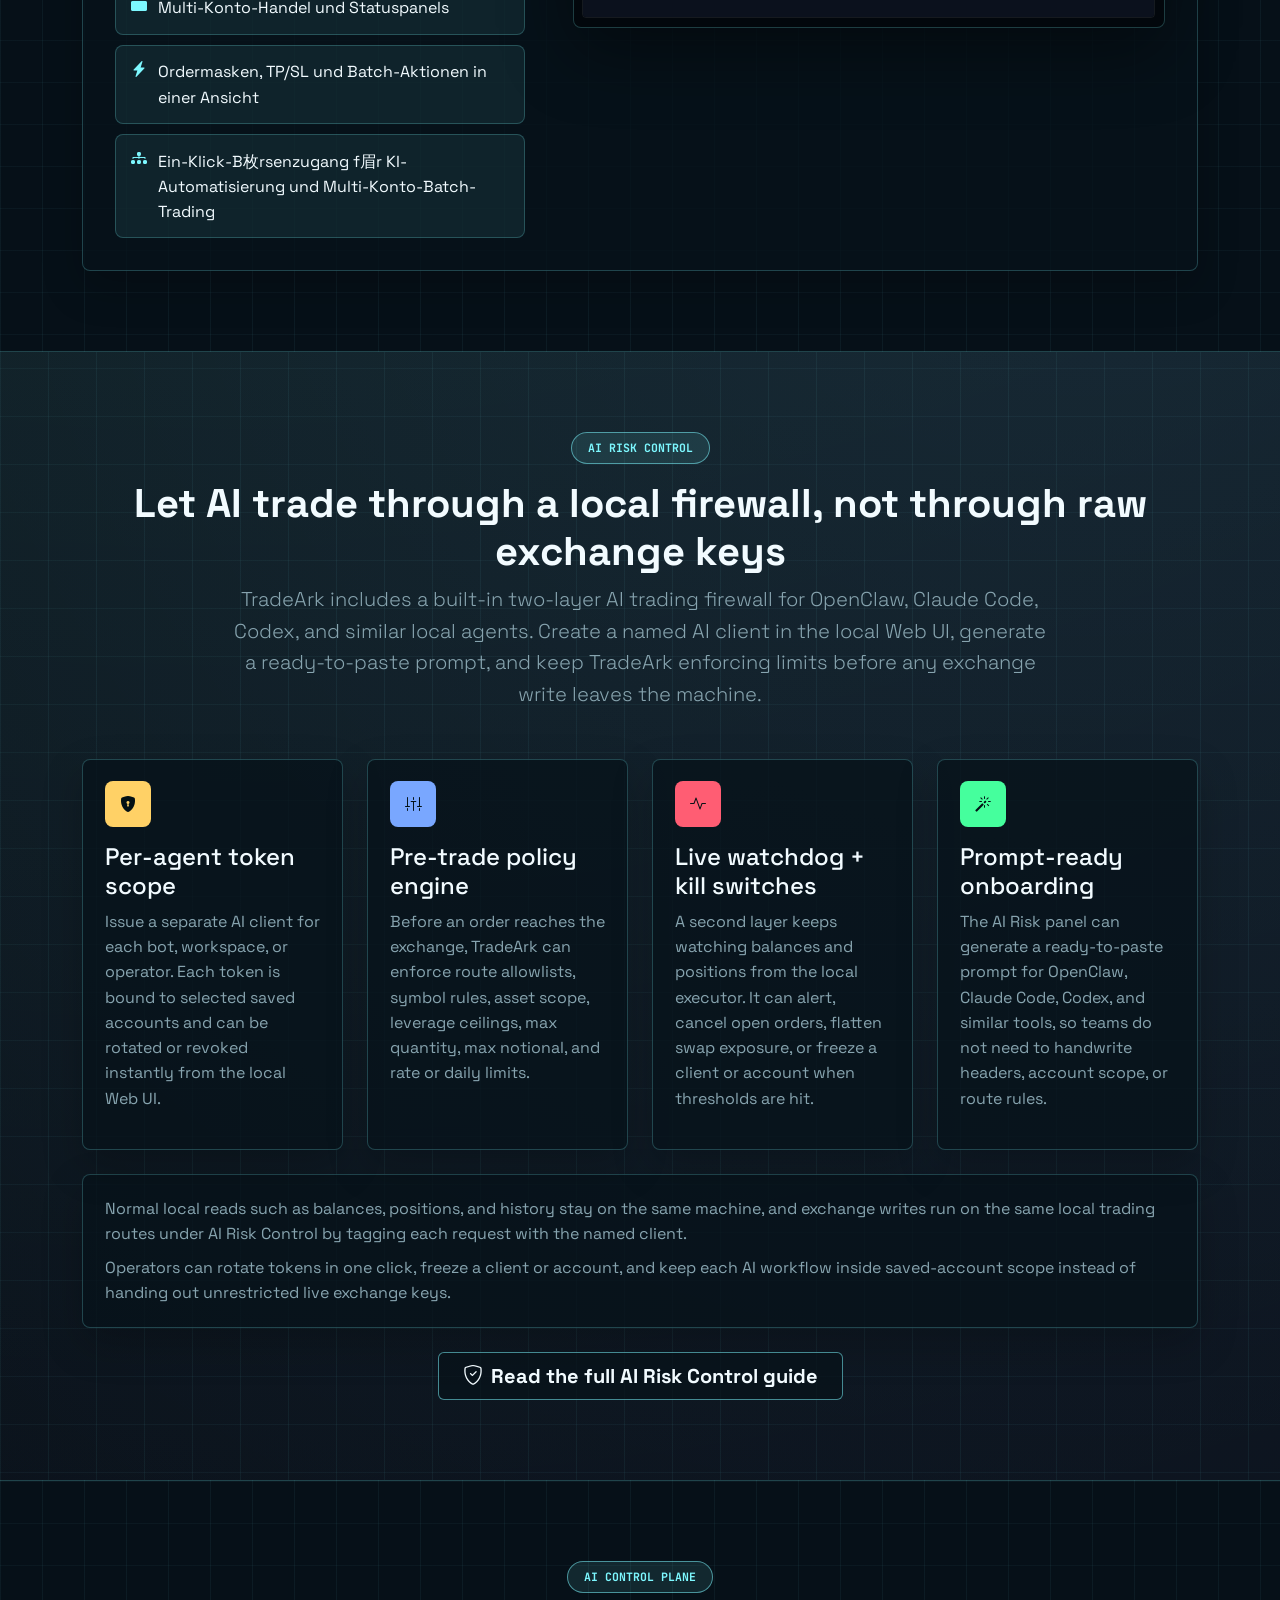
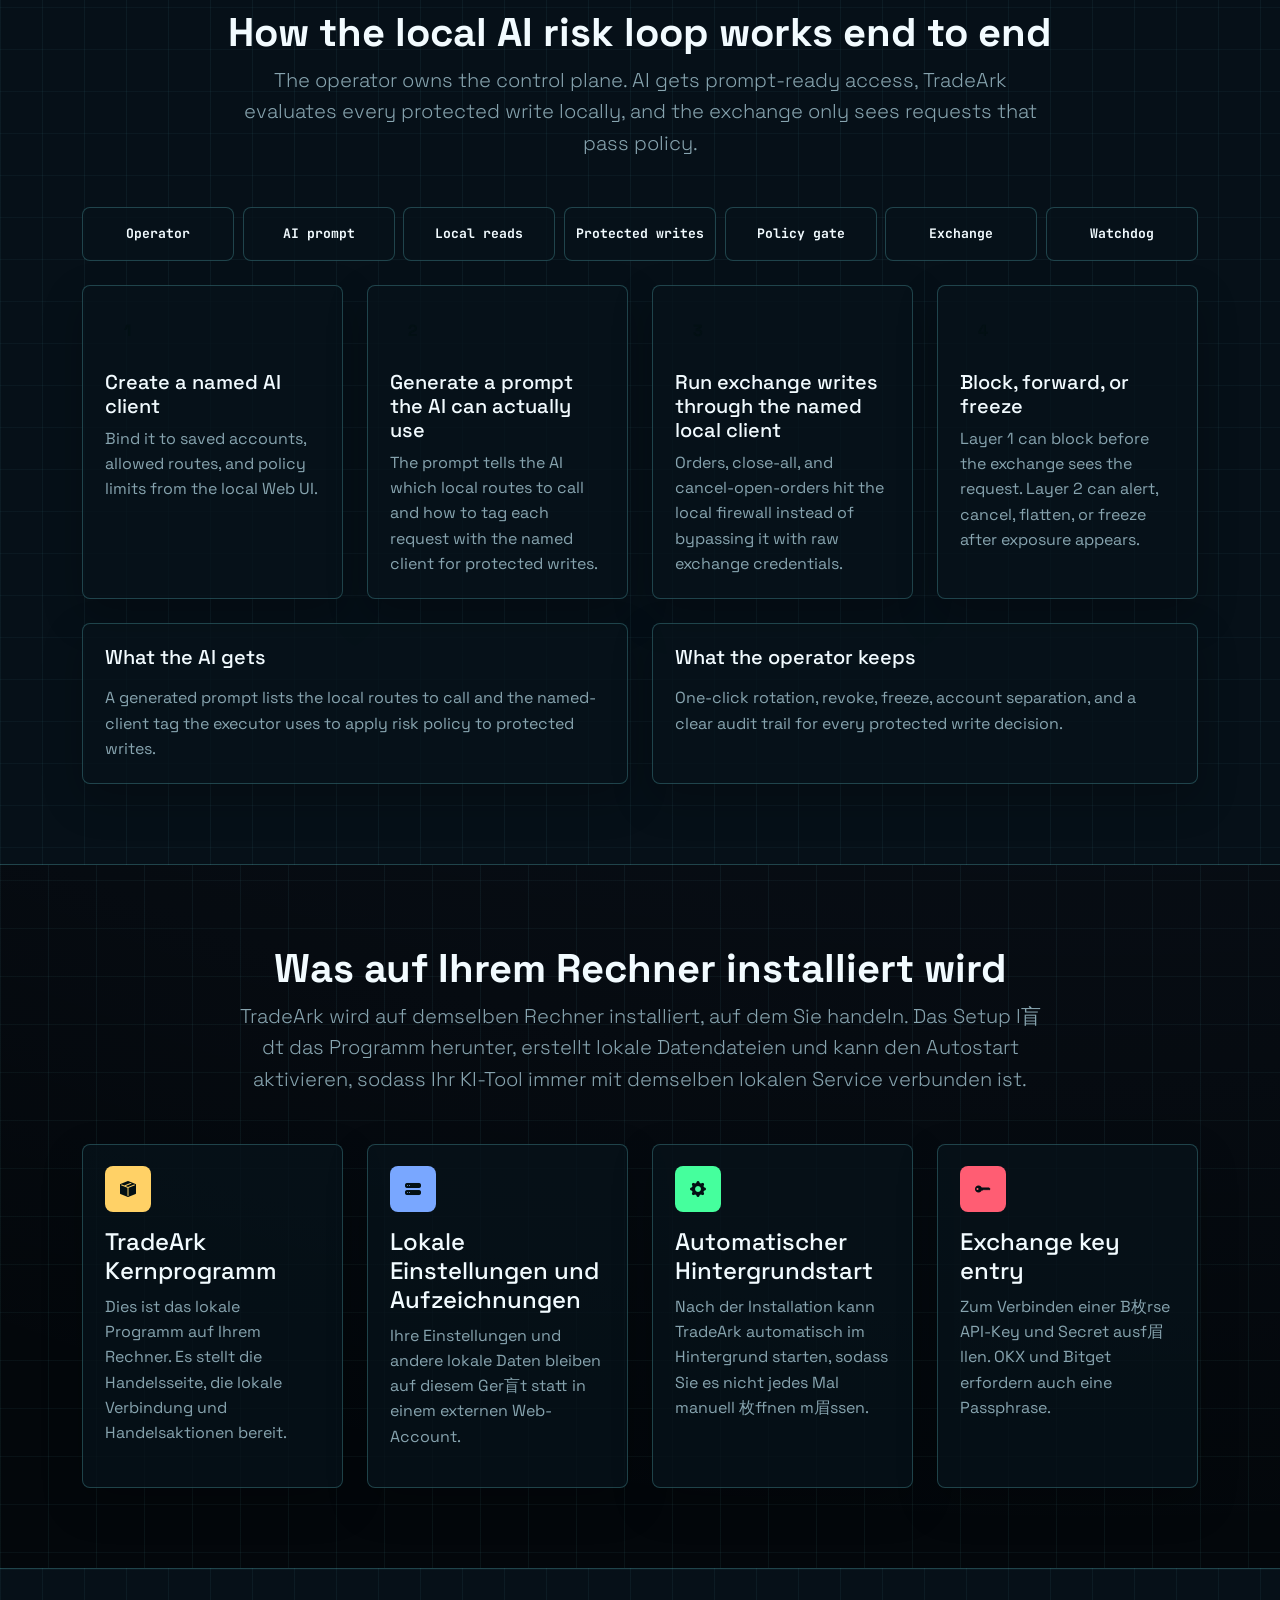
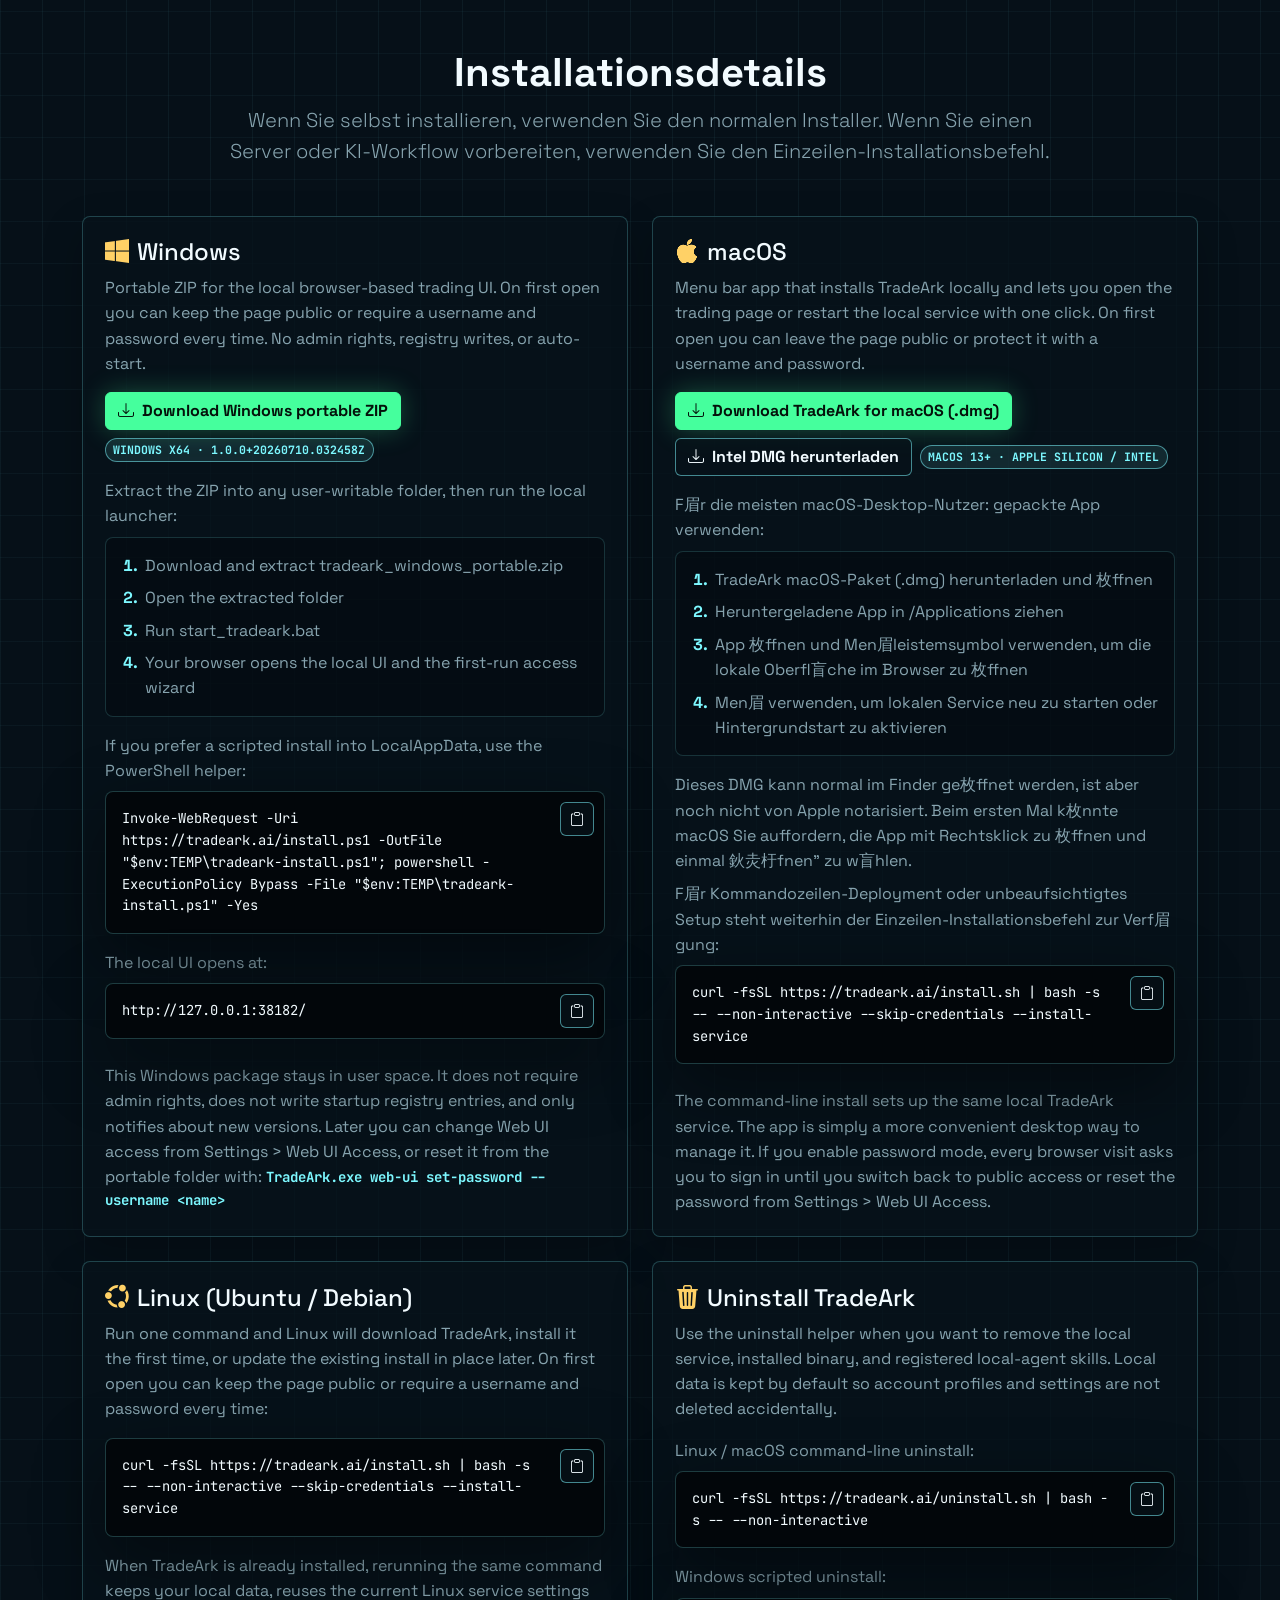
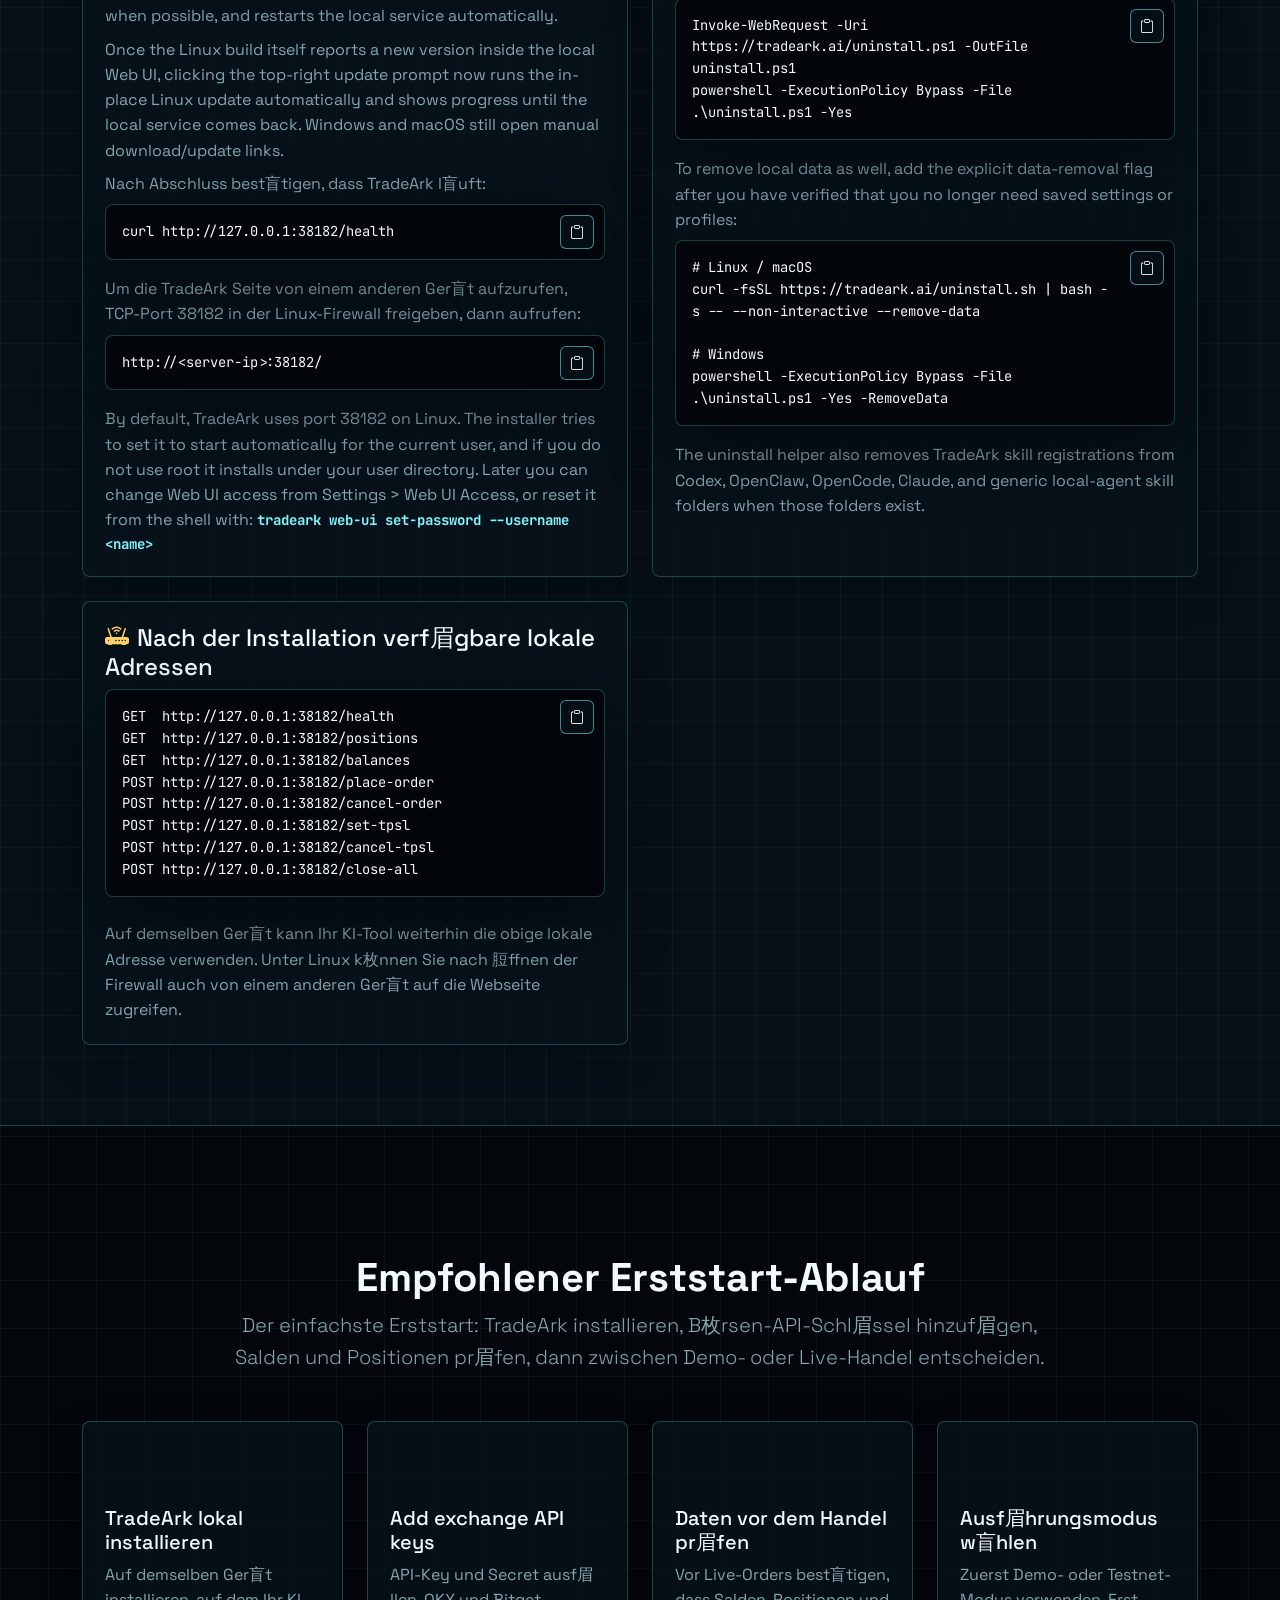
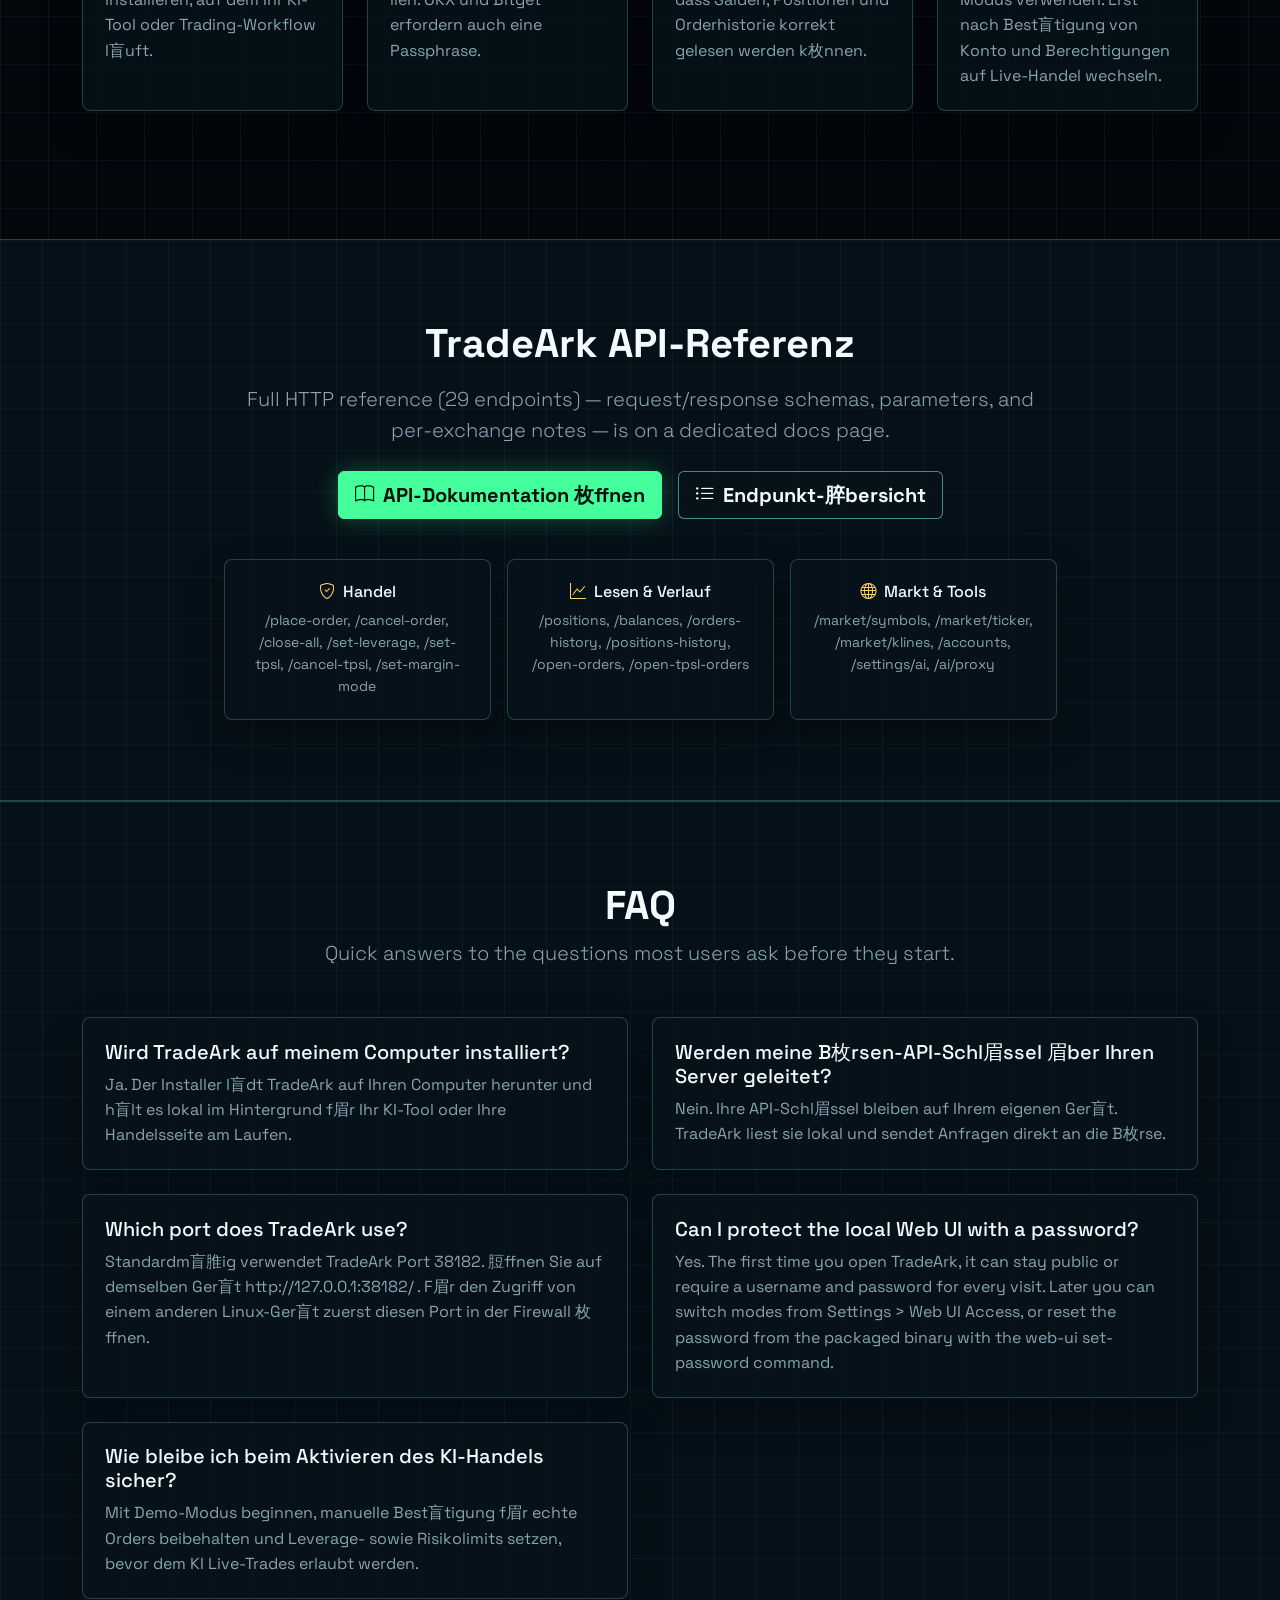
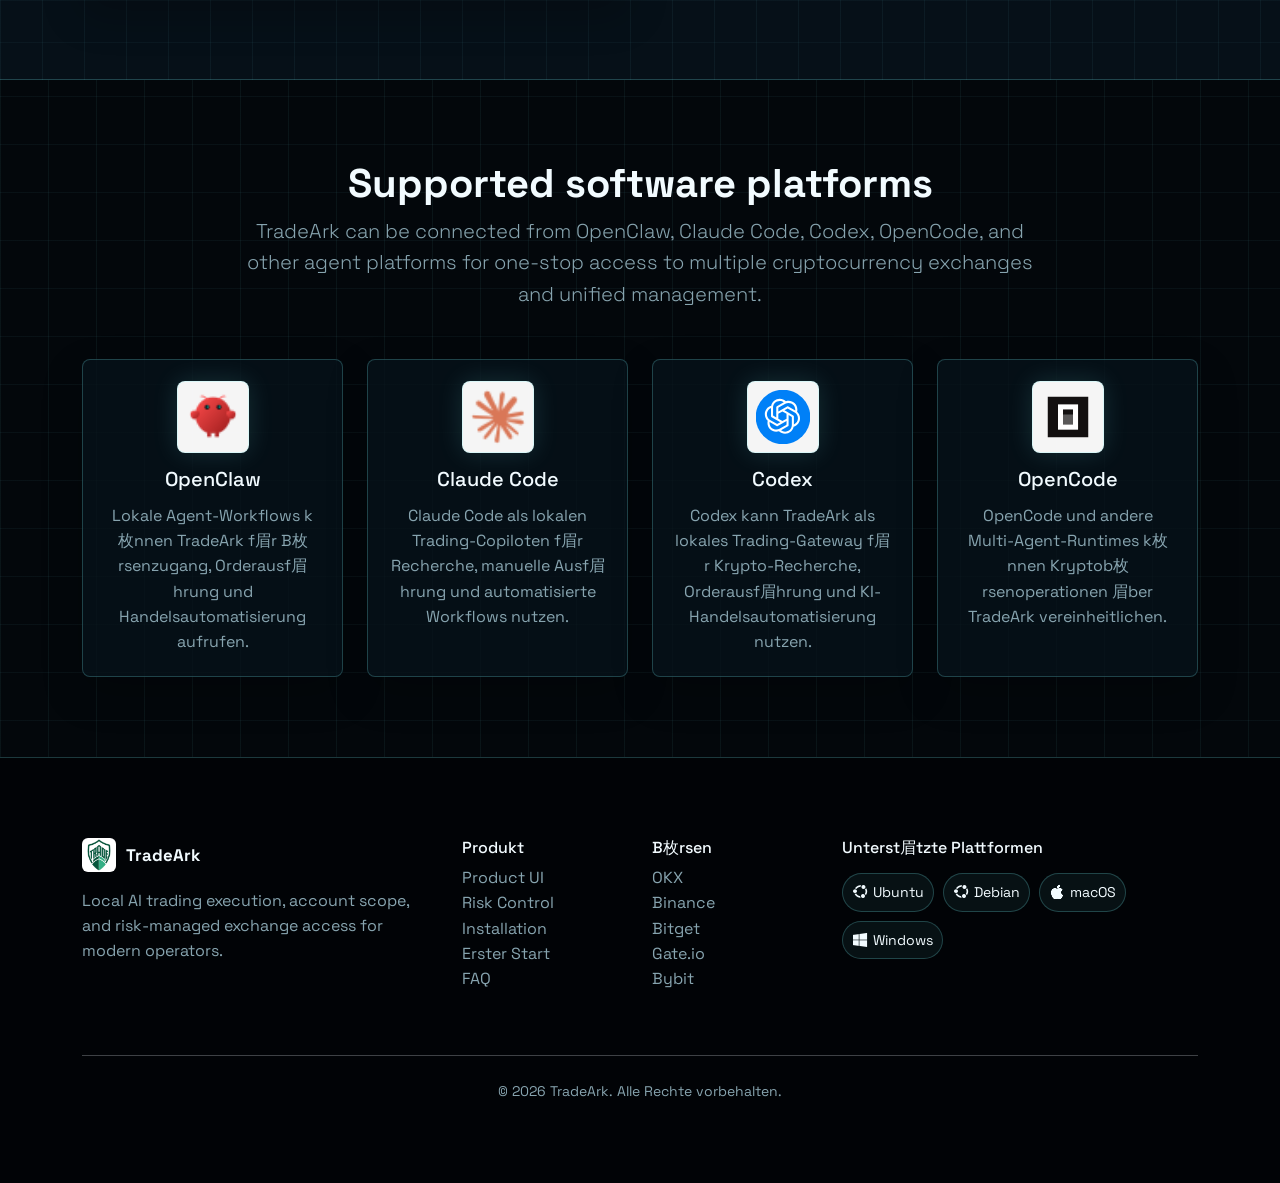
==== commit 09bf2ba1: "codex-windows-launcher-start-tradeark-bat" ====
--- a/de/index.html
+++ b/de/index.html
@@ -383,13 +383,13 @@
                     <p class="text-muted">Portable ZIP for the local browser-based trading UI. On first open you can keep the page public or require a username and password every time. No admin rights, registry writes, or auto-start.</p>
                     <div class="d-flex gap-2 flex-wrap mb-3">
                         <a href="https://tradeark.ai/releases/latest/tradeark_windows_portable.zip" class="btn btn-warning"><i class="bi bi-download me-2"></i>Download Windows portable ZIP</a>
-                        <span class="badge bg-secondary align-self-center">Windows x64 · 1.0.0+20260706.122835Z</span>
+                        <span class="badge bg-secondary align-self-center">Windows x64 · 1.0.0+20260710.032458Z</span>
                     </div>
                     <p class="text-muted mb-2">Extract the ZIP into any user-writable folder, then run the local launcher:</p>
                     <ol class="install-steps-list mb-3">
                         <li>Download and extract tradeark_windows_portable.zip</li>
                         <li>Open the extracted folder</li>
-                        <li>Run Start TradeArk.cmd</li>
+                        <li>Run start_tradeark.bat</li>
                         <li>Your browser opens the local UI and the first-run access wizard</li>
                     </ol>
                     <p class="text-muted mb-2">If you prefer a scripted install into LocalAppData, use the PowerShell helper:</p>
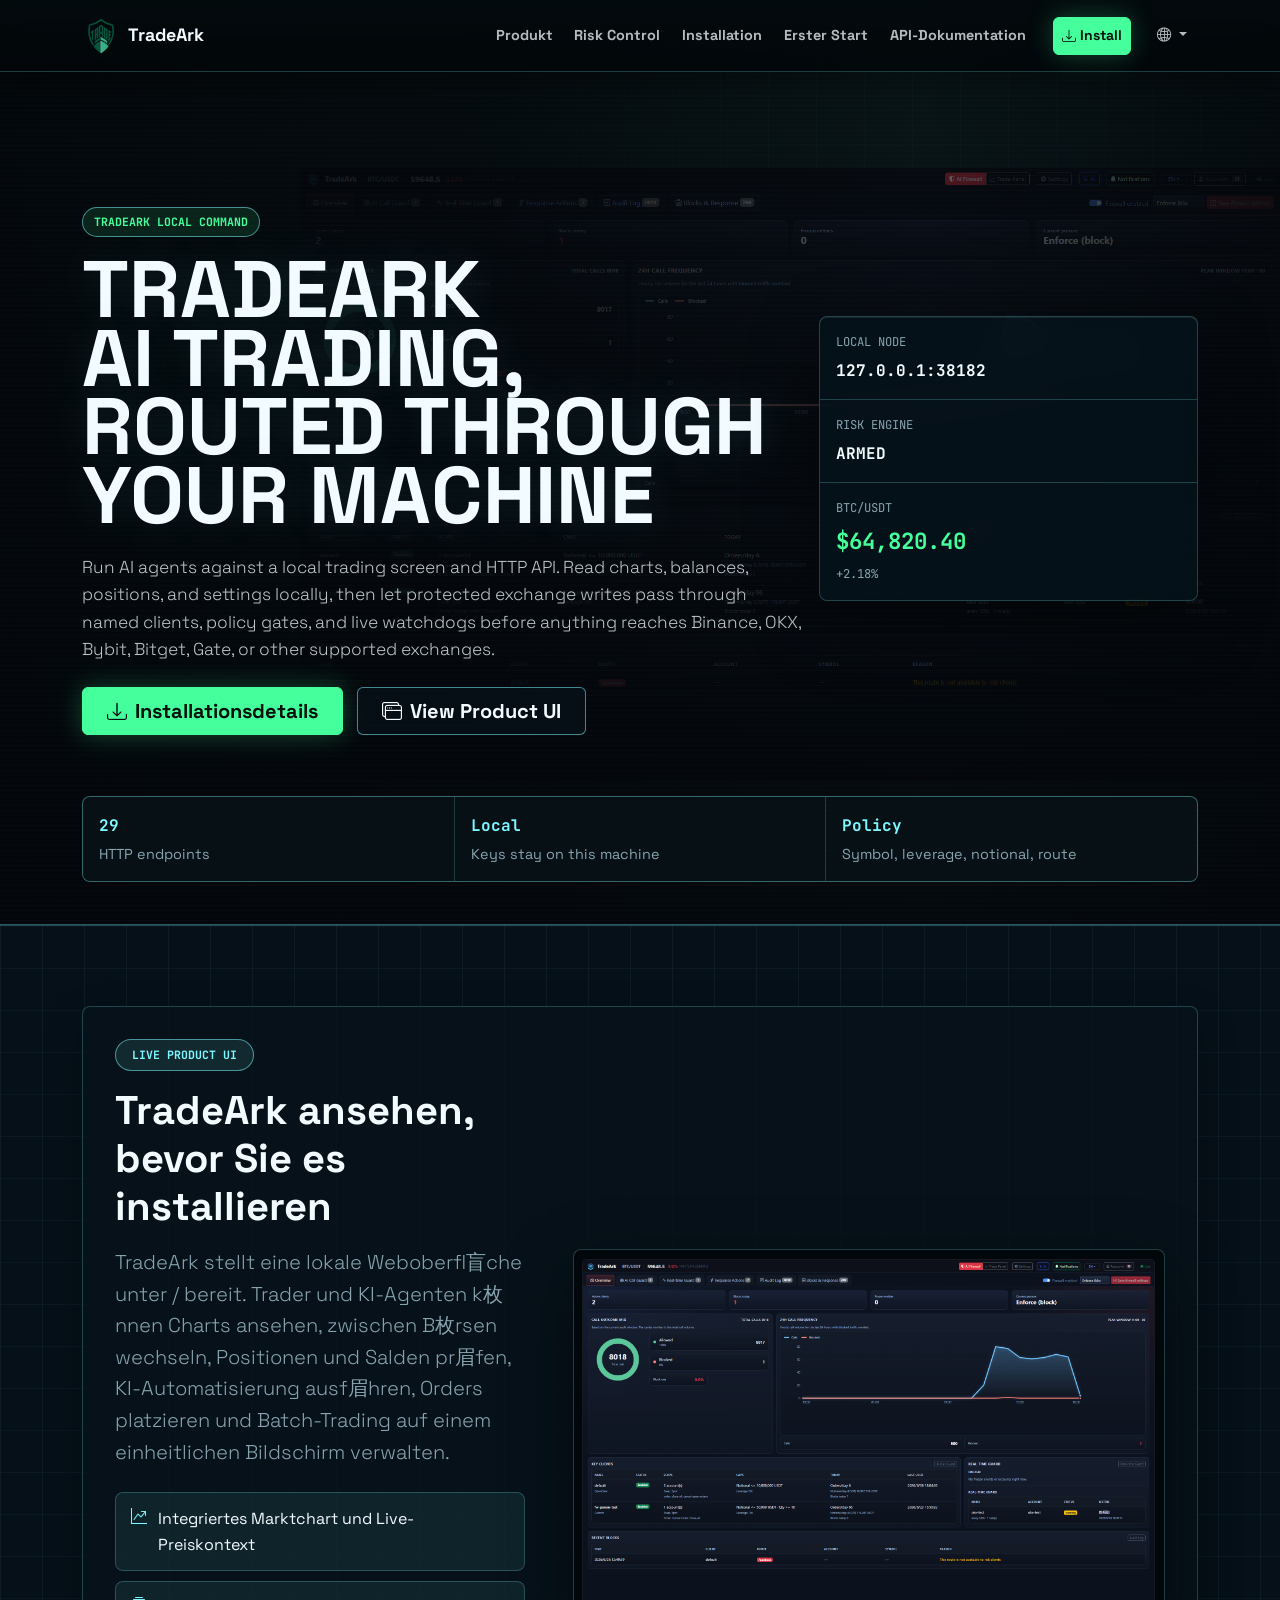
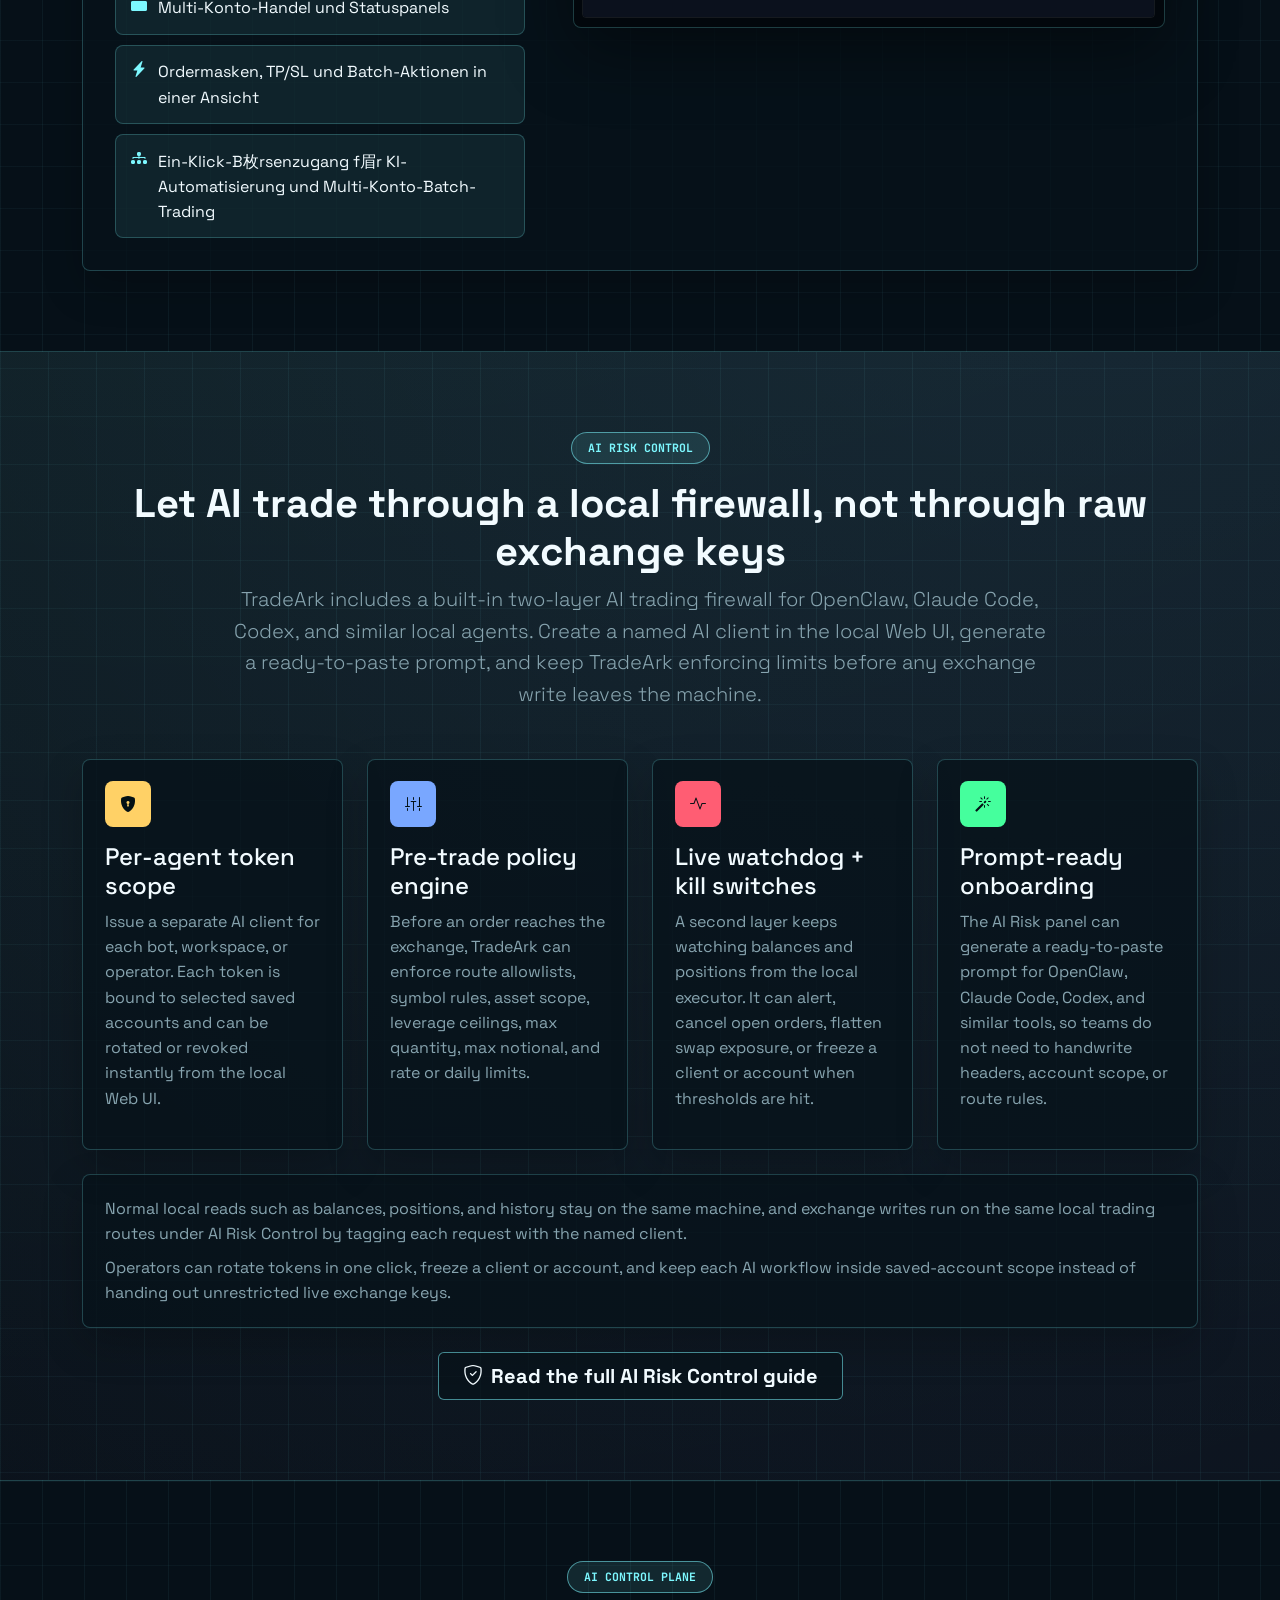
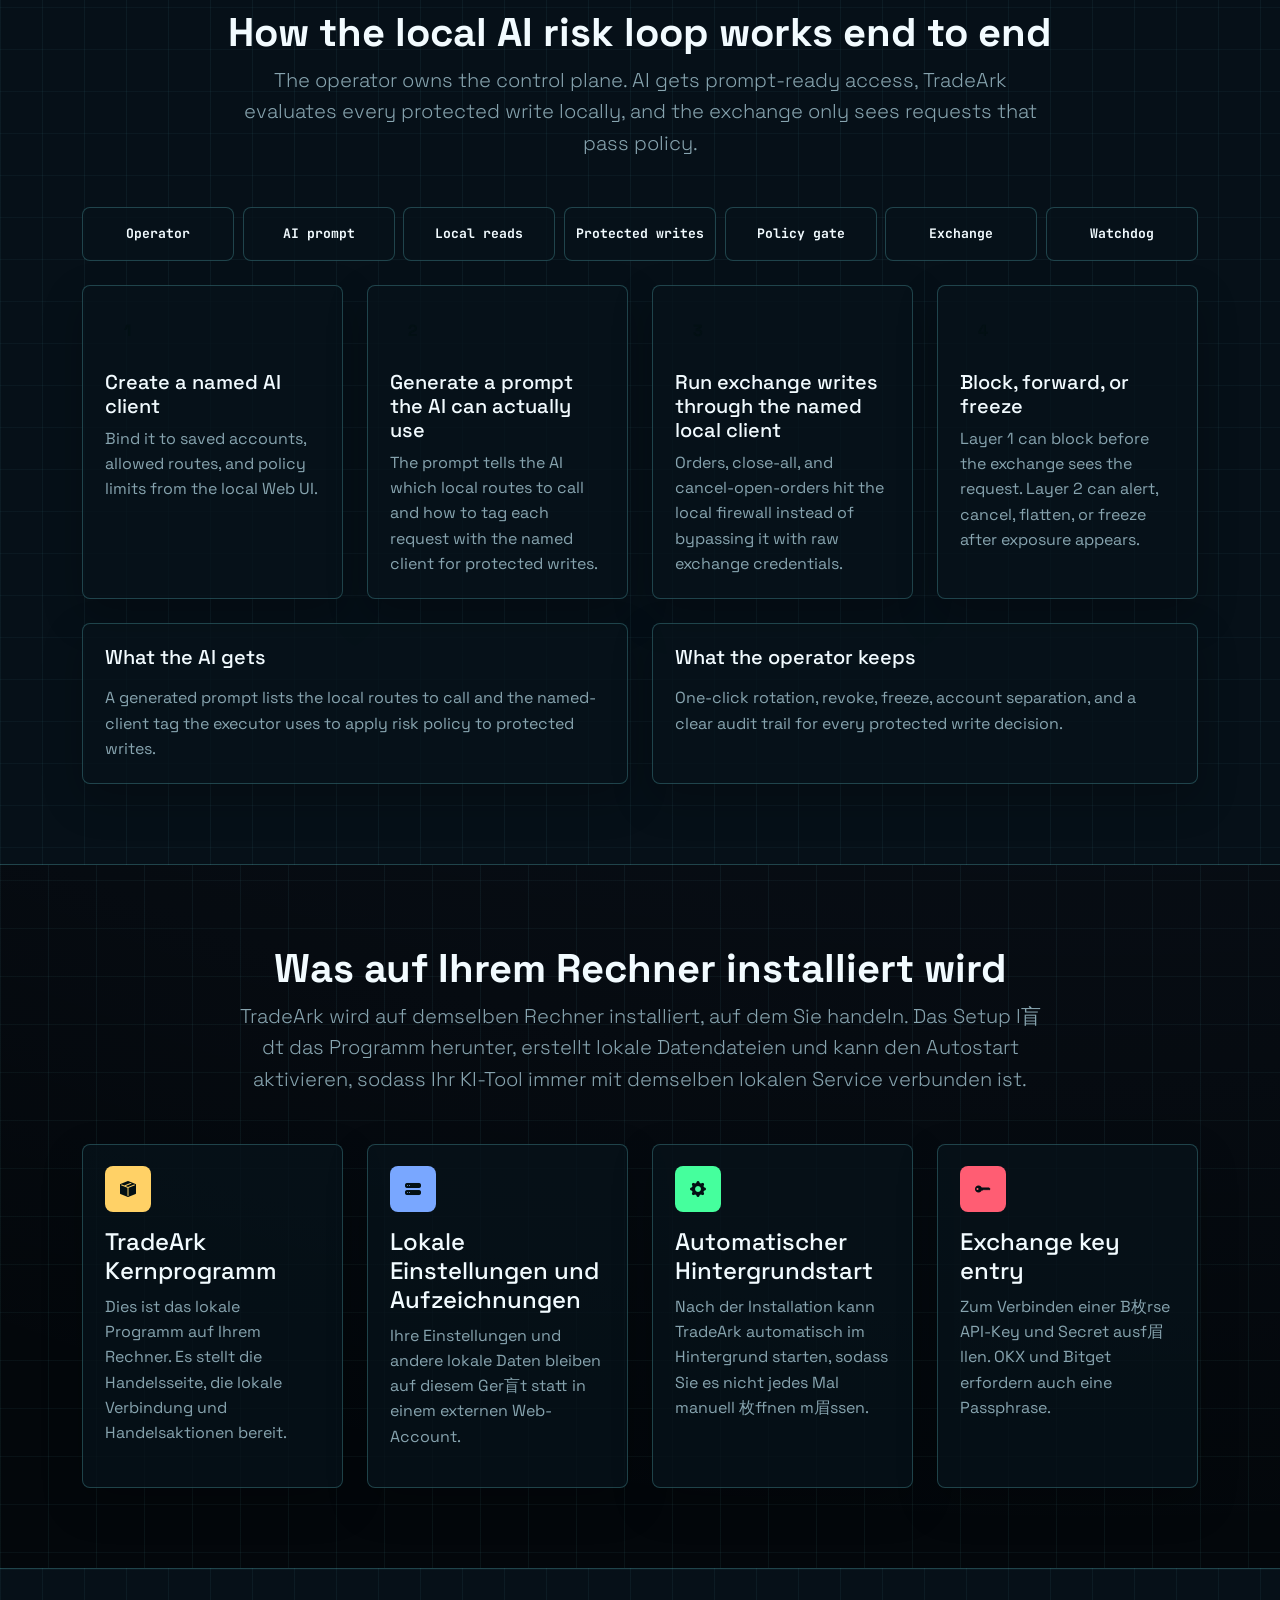
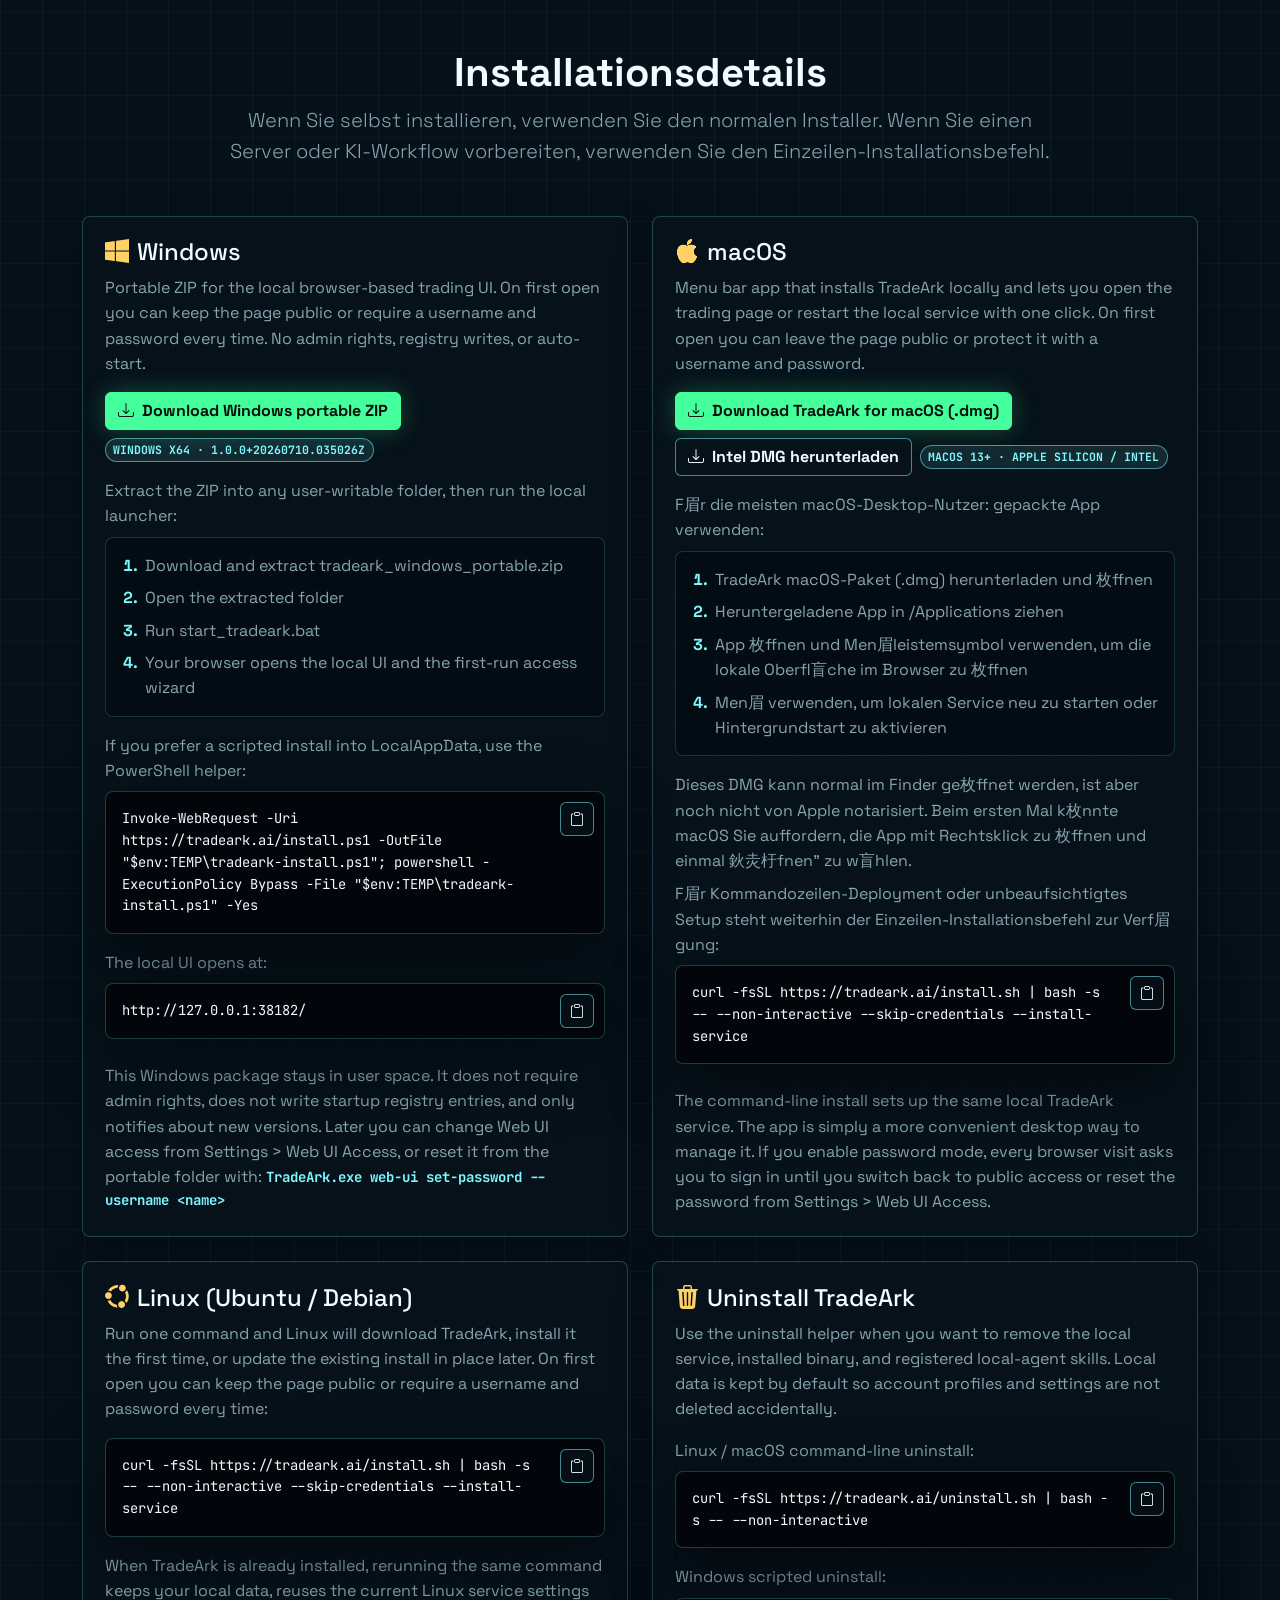
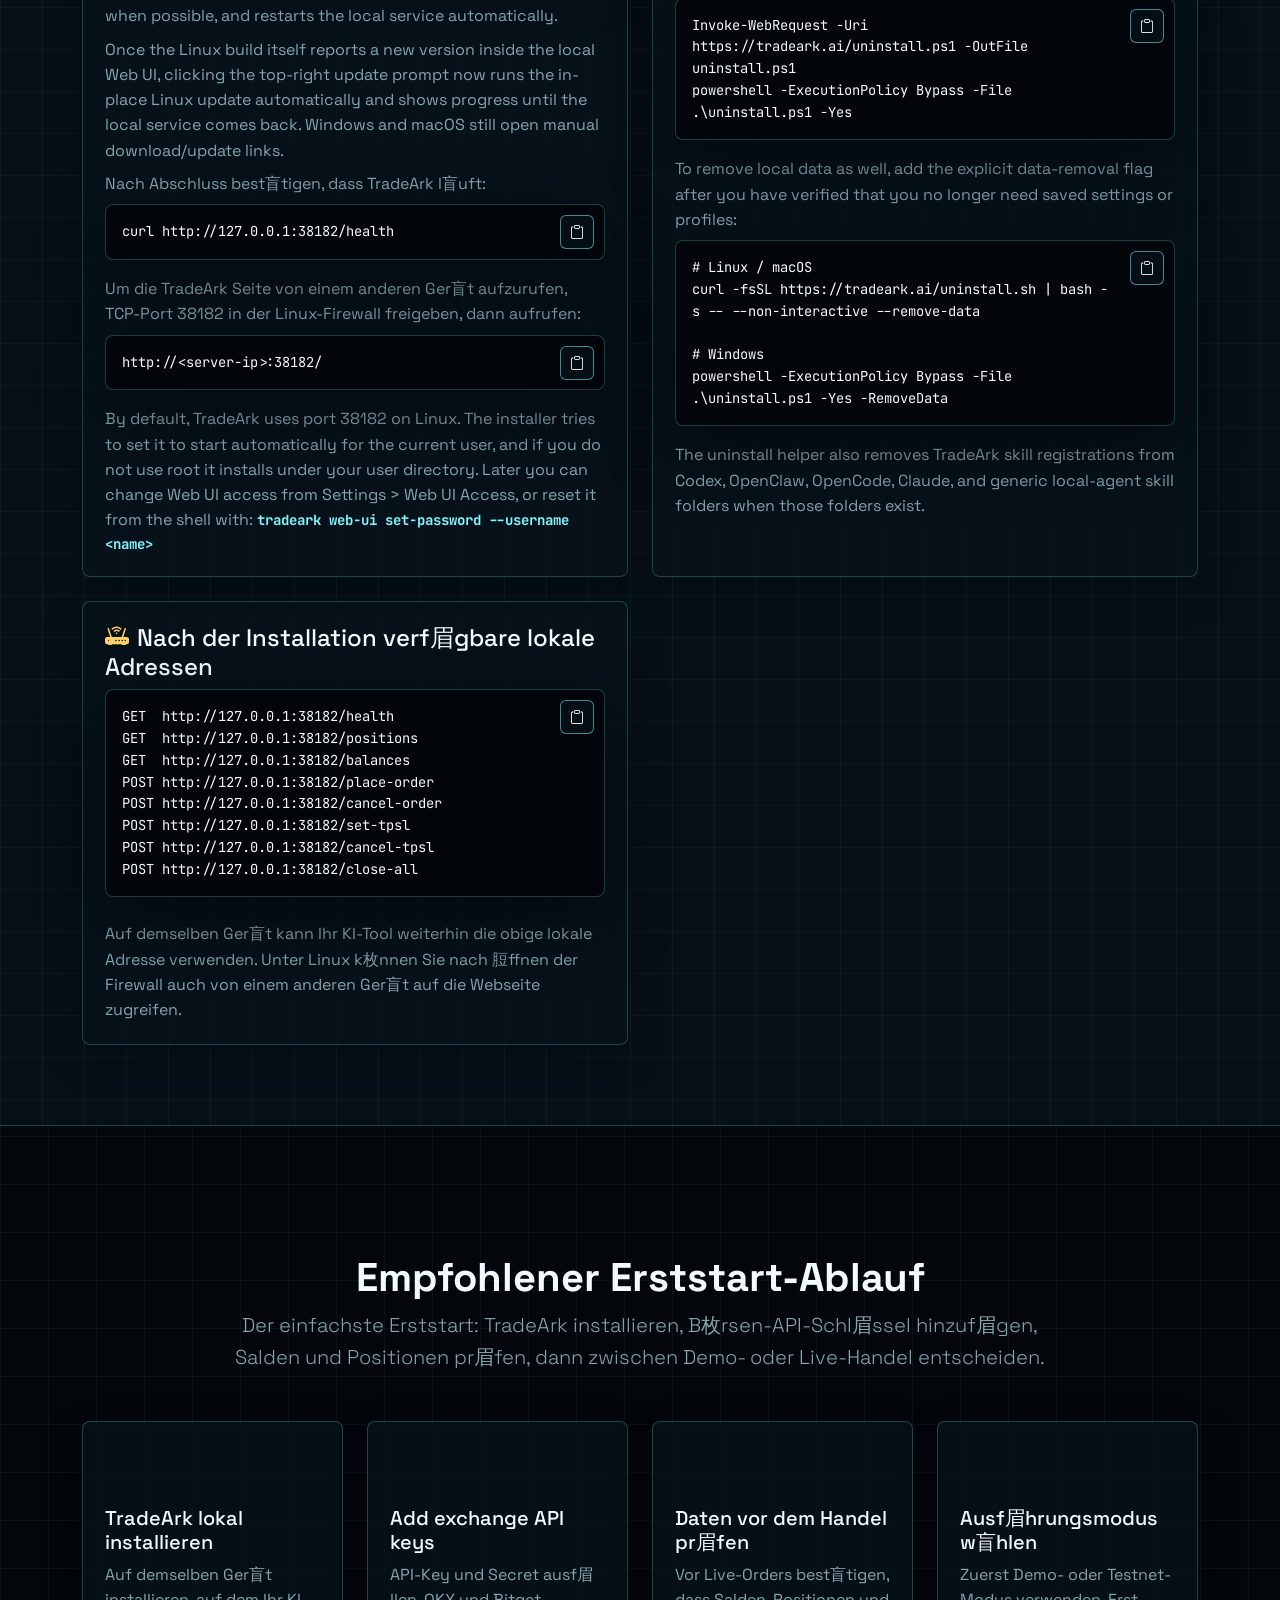
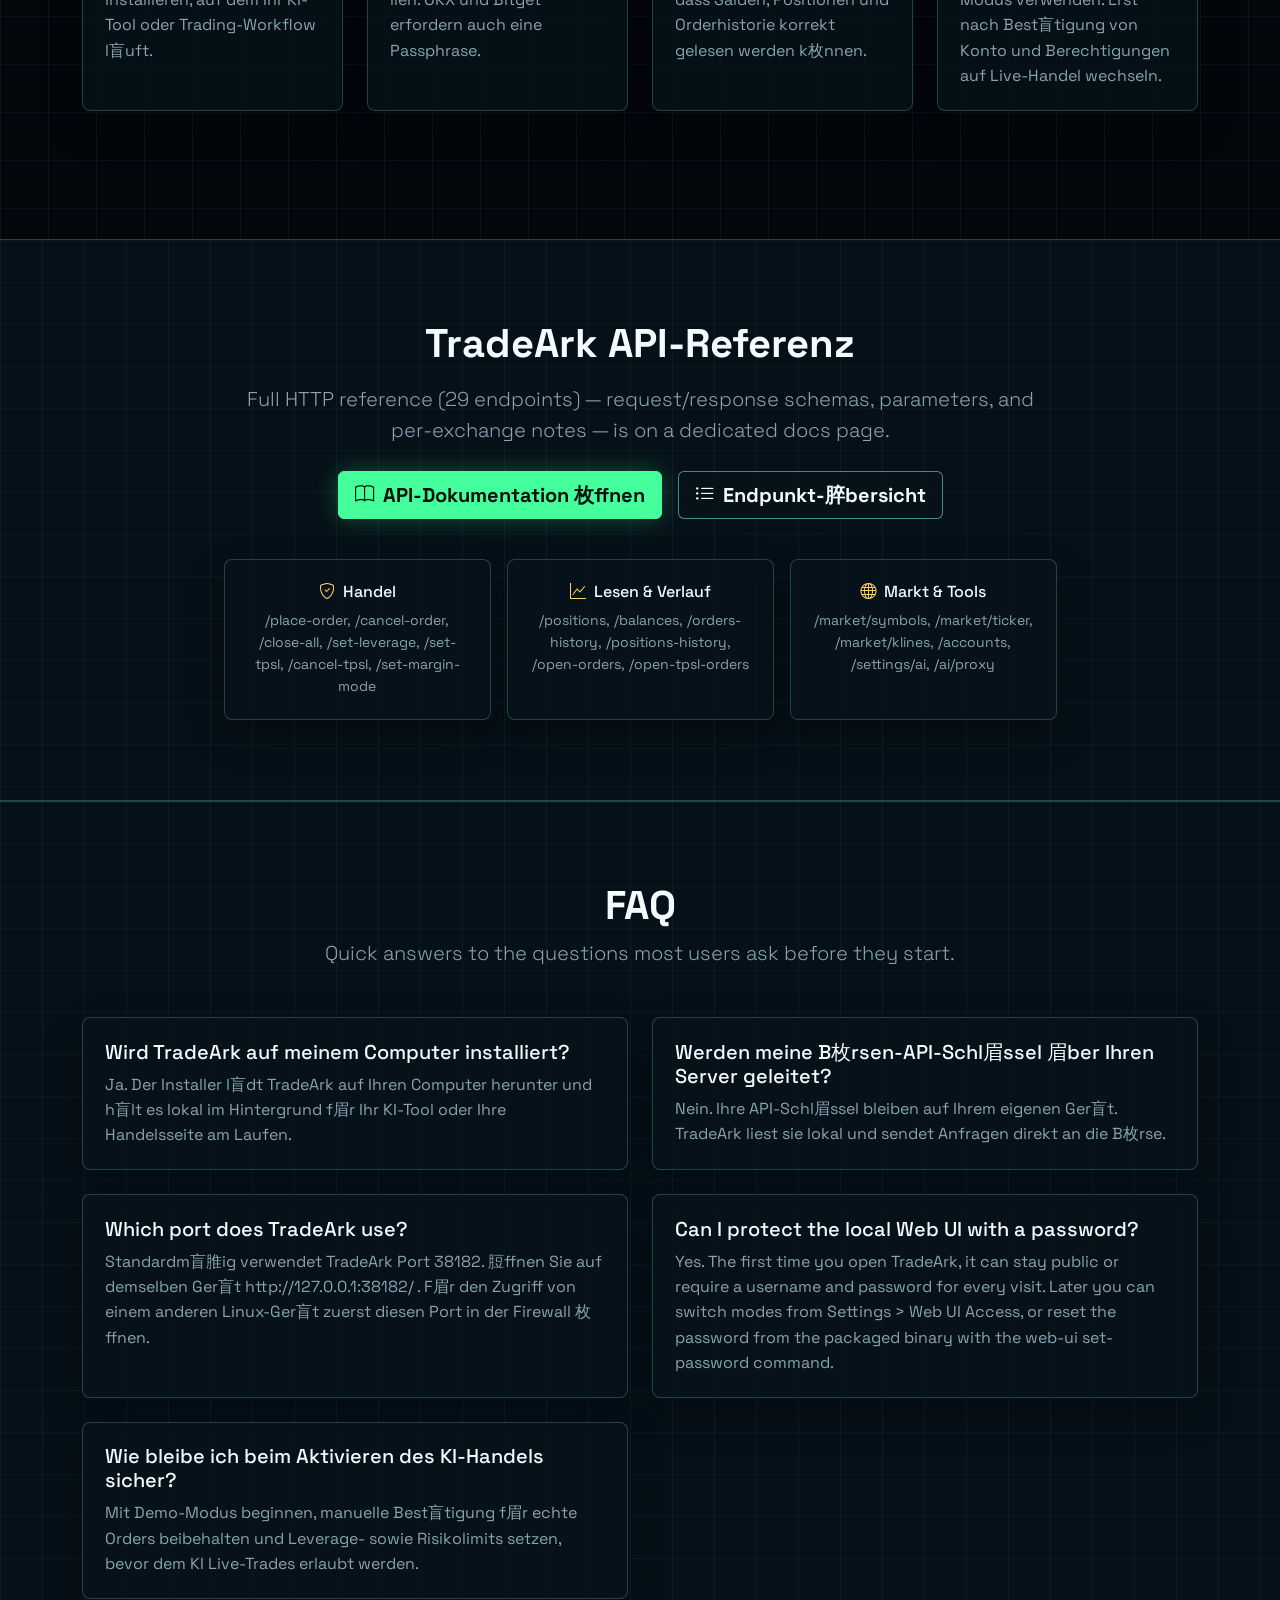
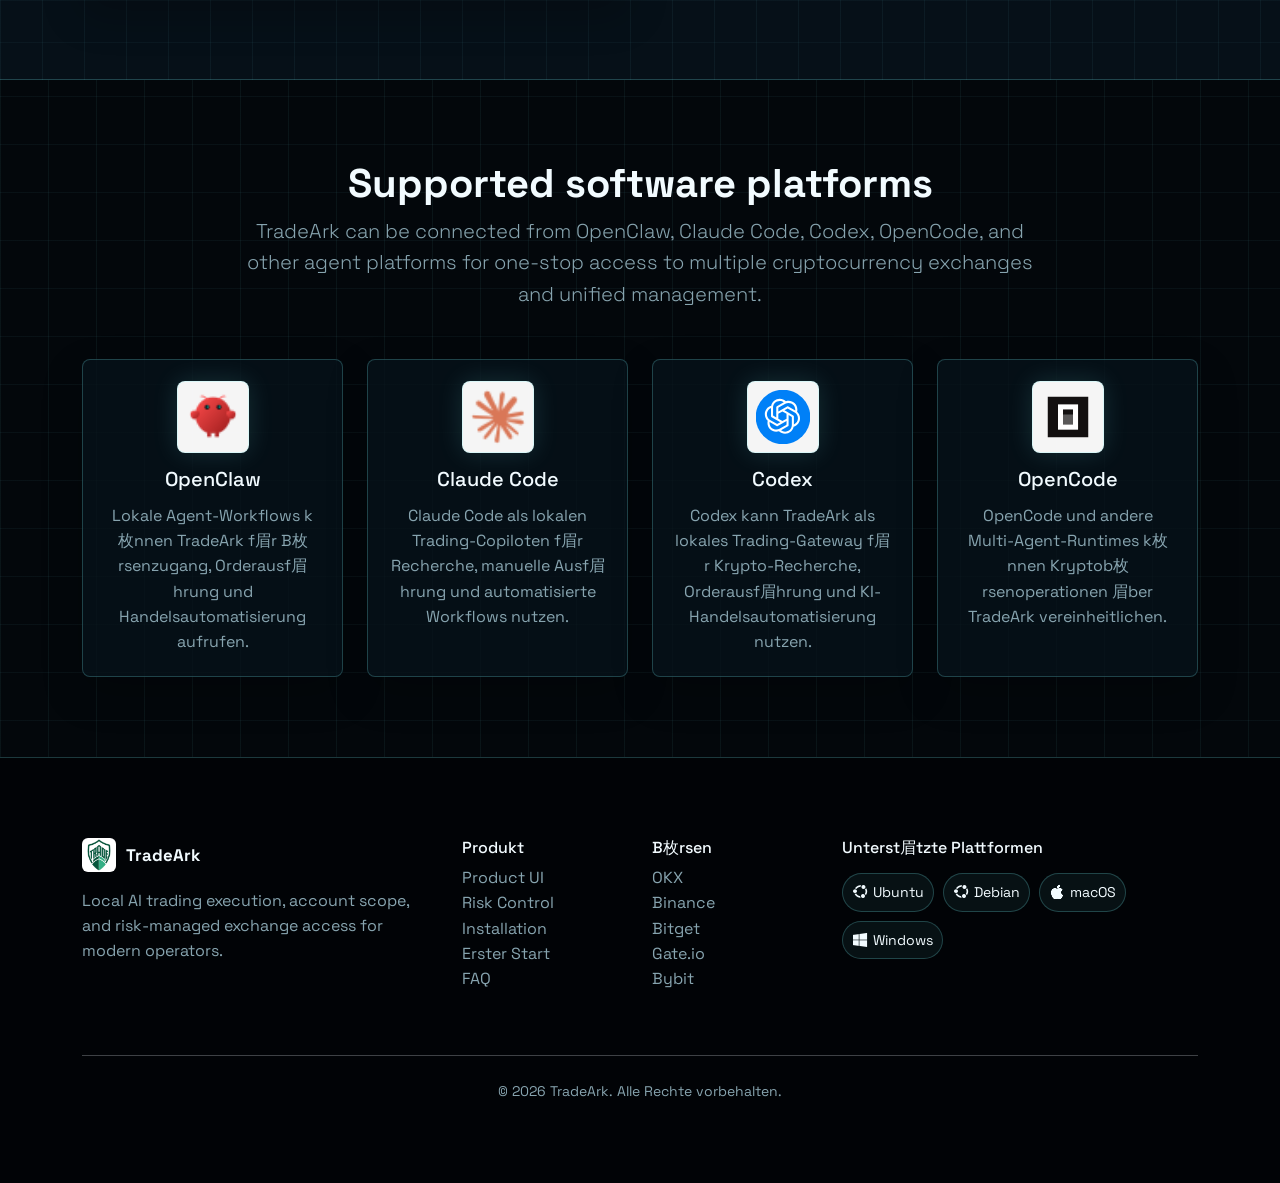
==== commit 40d6e698: "codex-fix-ai-assistant-local-api-proxy-502" ====
--- a/de/index.html
+++ b/de/index.html
@@ -383,7 +383,7 @@
                     <p class="text-muted">Portable ZIP for the local browser-based trading UI. On first open you can keep the page public or require a username and password every time. No admin rights, registry writes, or auto-start.</p>
                     <div class="d-flex gap-2 flex-wrap mb-3">
                         <a href="https://tradeark.ai/releases/latest/tradeark_windows_portable.zip" class="btn btn-warning"><i class="bi bi-download me-2"></i>Download Windows portable ZIP</a>
-                        <span class="badge bg-secondary align-self-center">Windows x64 · 1.0.0+20260710.032458Z</span>
+                        <span class="badge bg-secondary align-self-center">Windows x64 · 1.0.0+20260710.035026Z</span>
                     </div>
                     <p class="text-muted mb-2">Extract the ZIP into any user-writable folder, then run the local launcher:</p>
                     <ol class="install-steps-list mb-3">
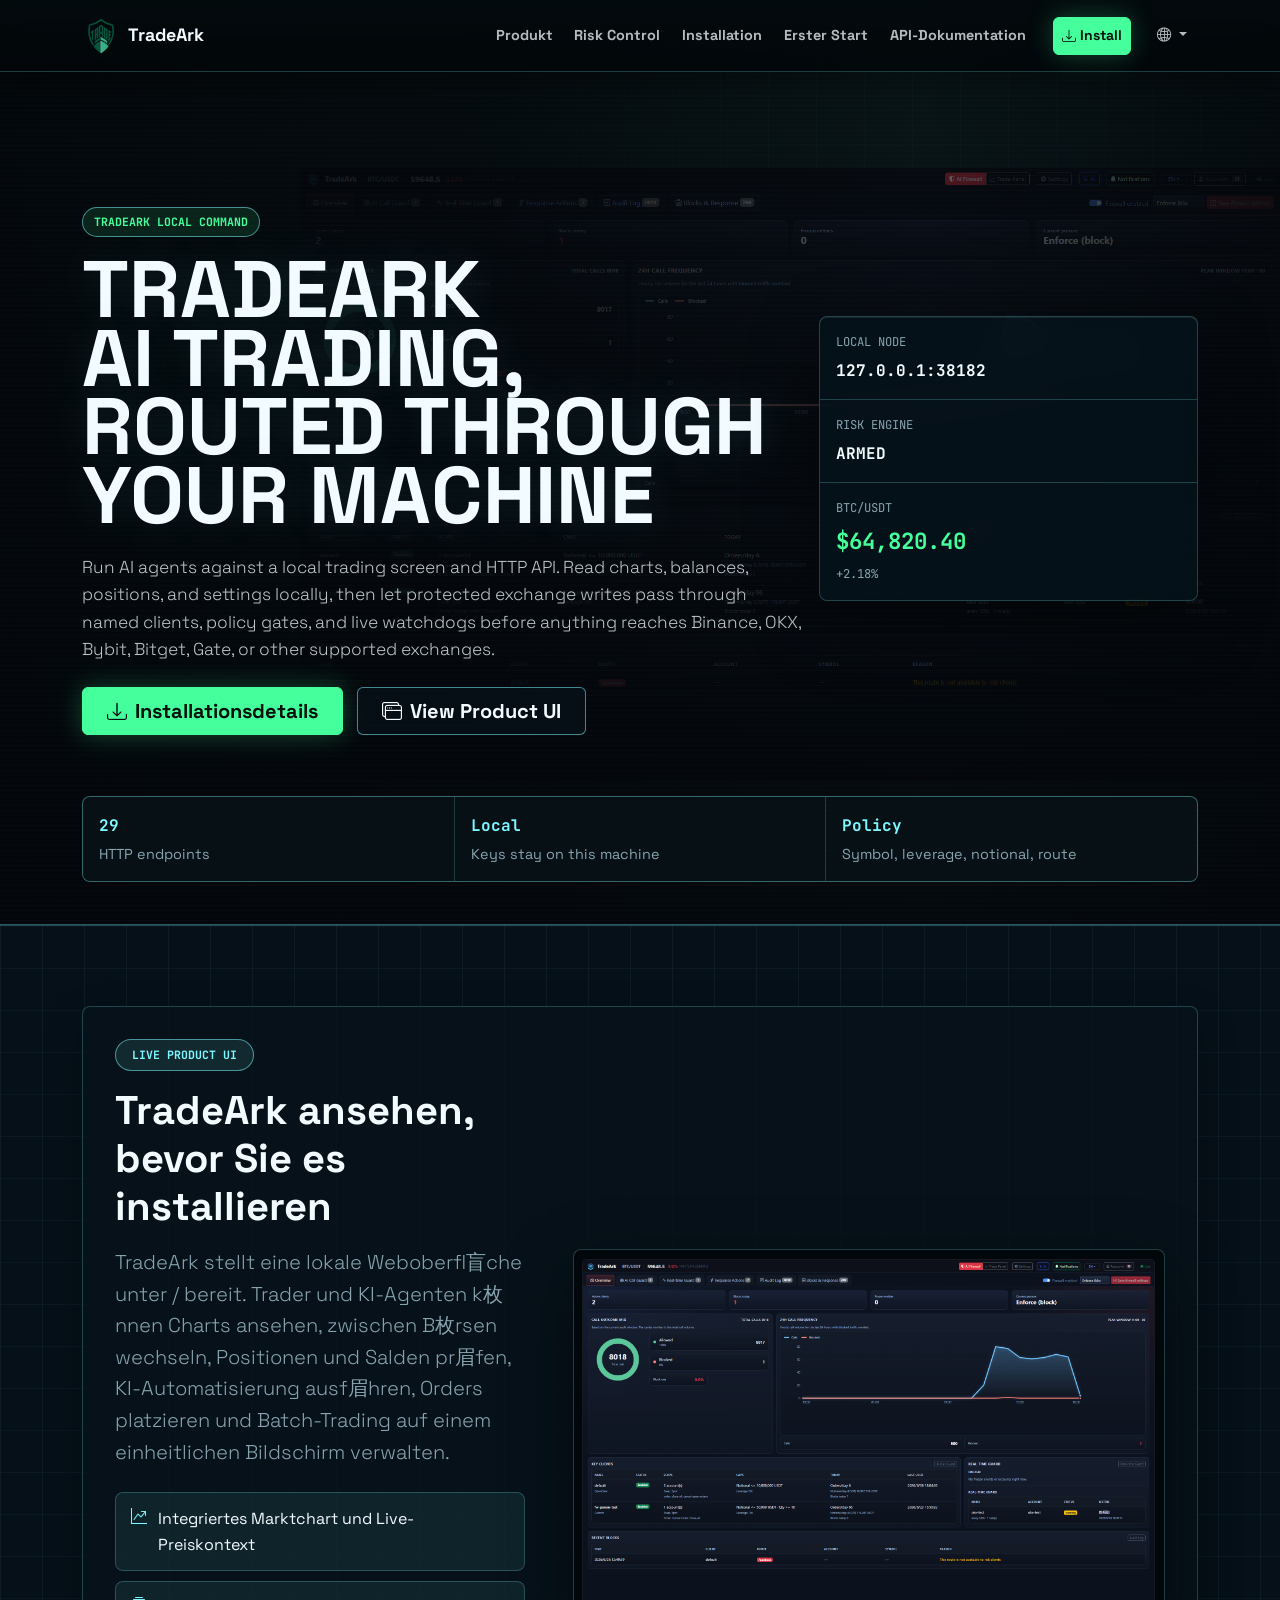
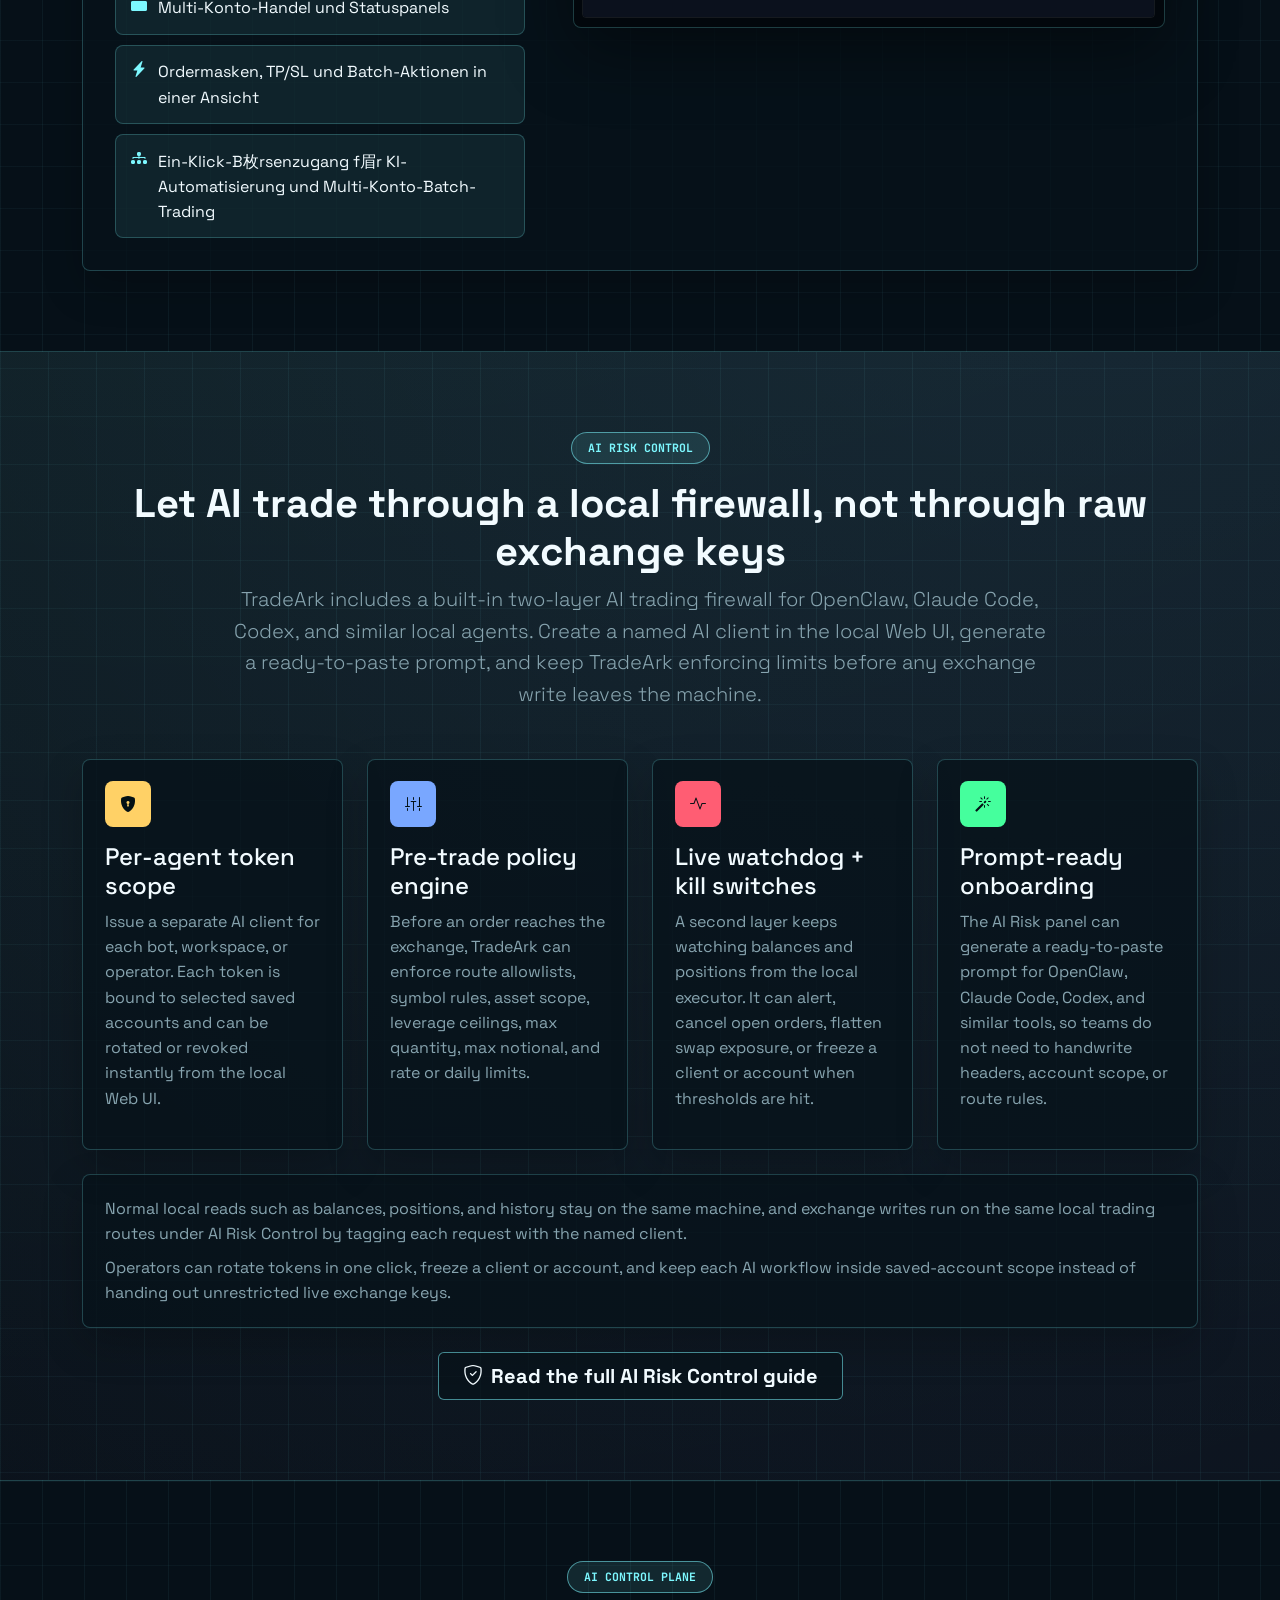
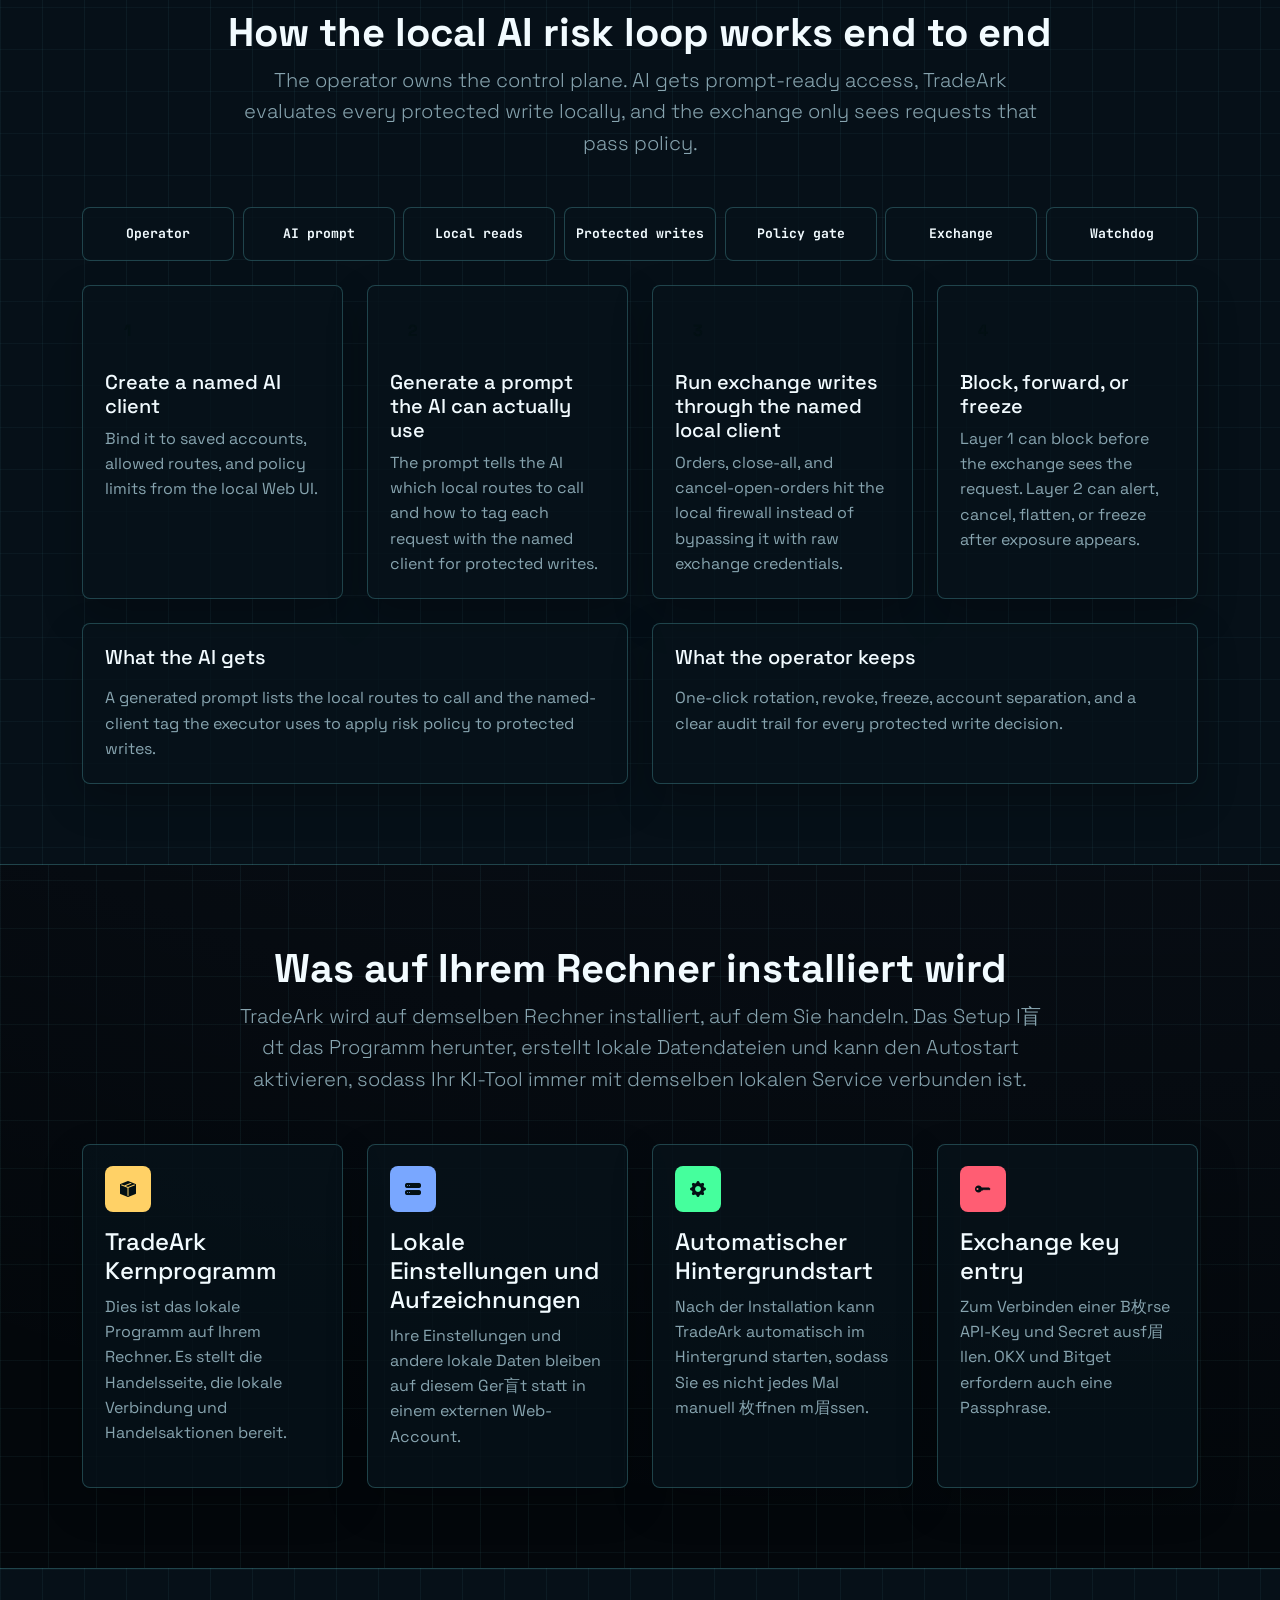
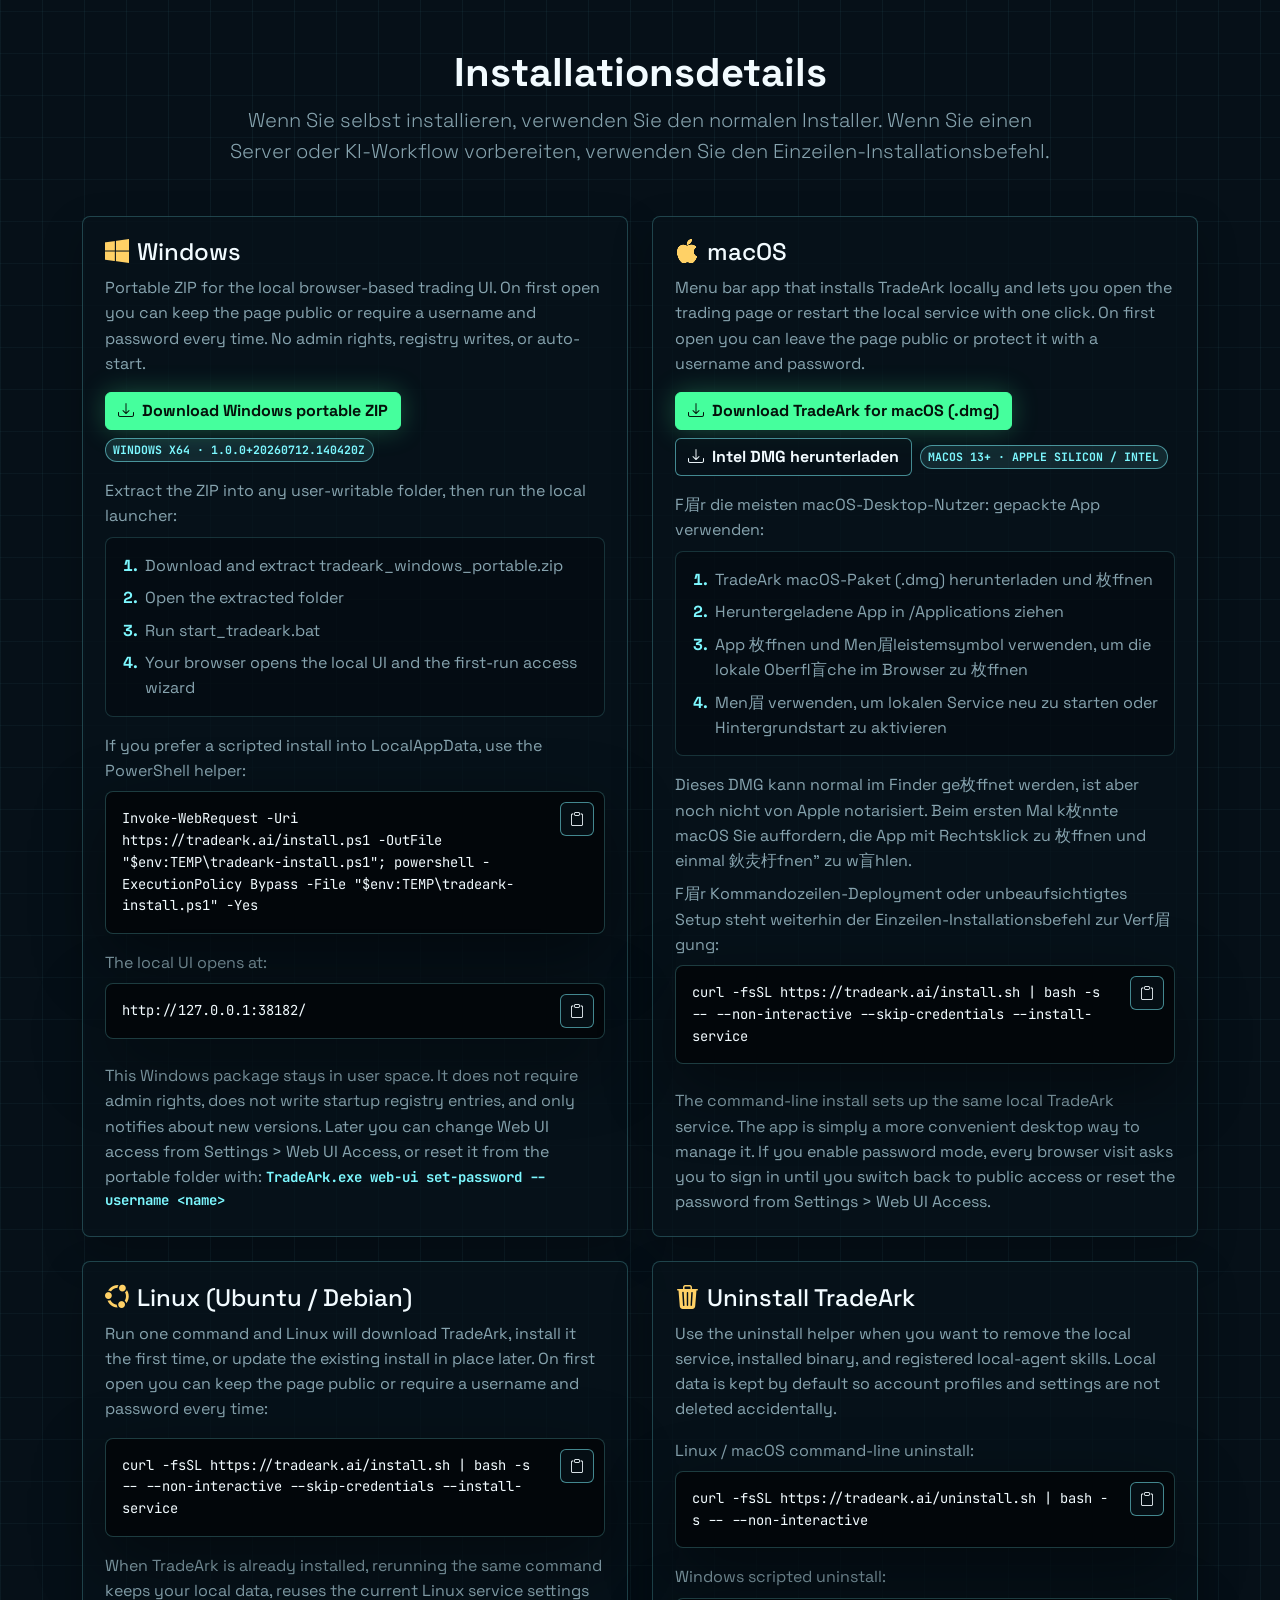
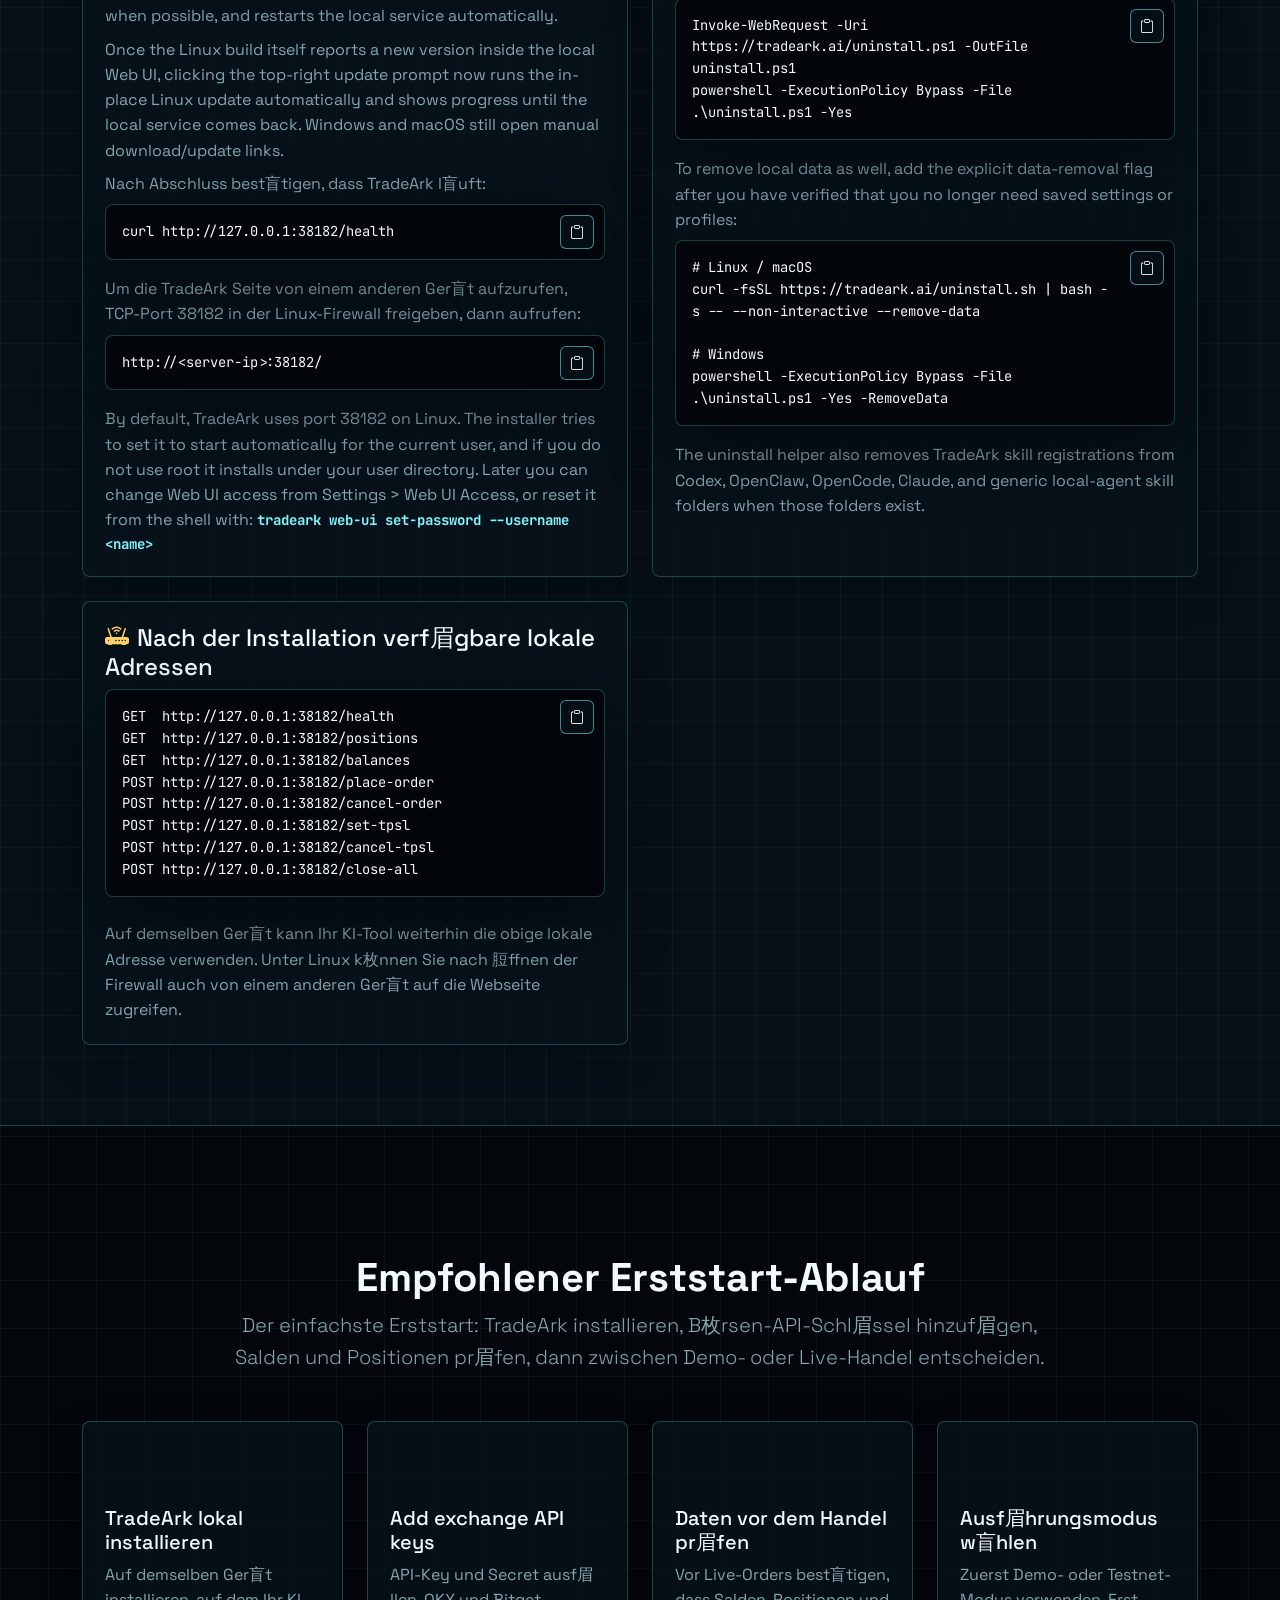
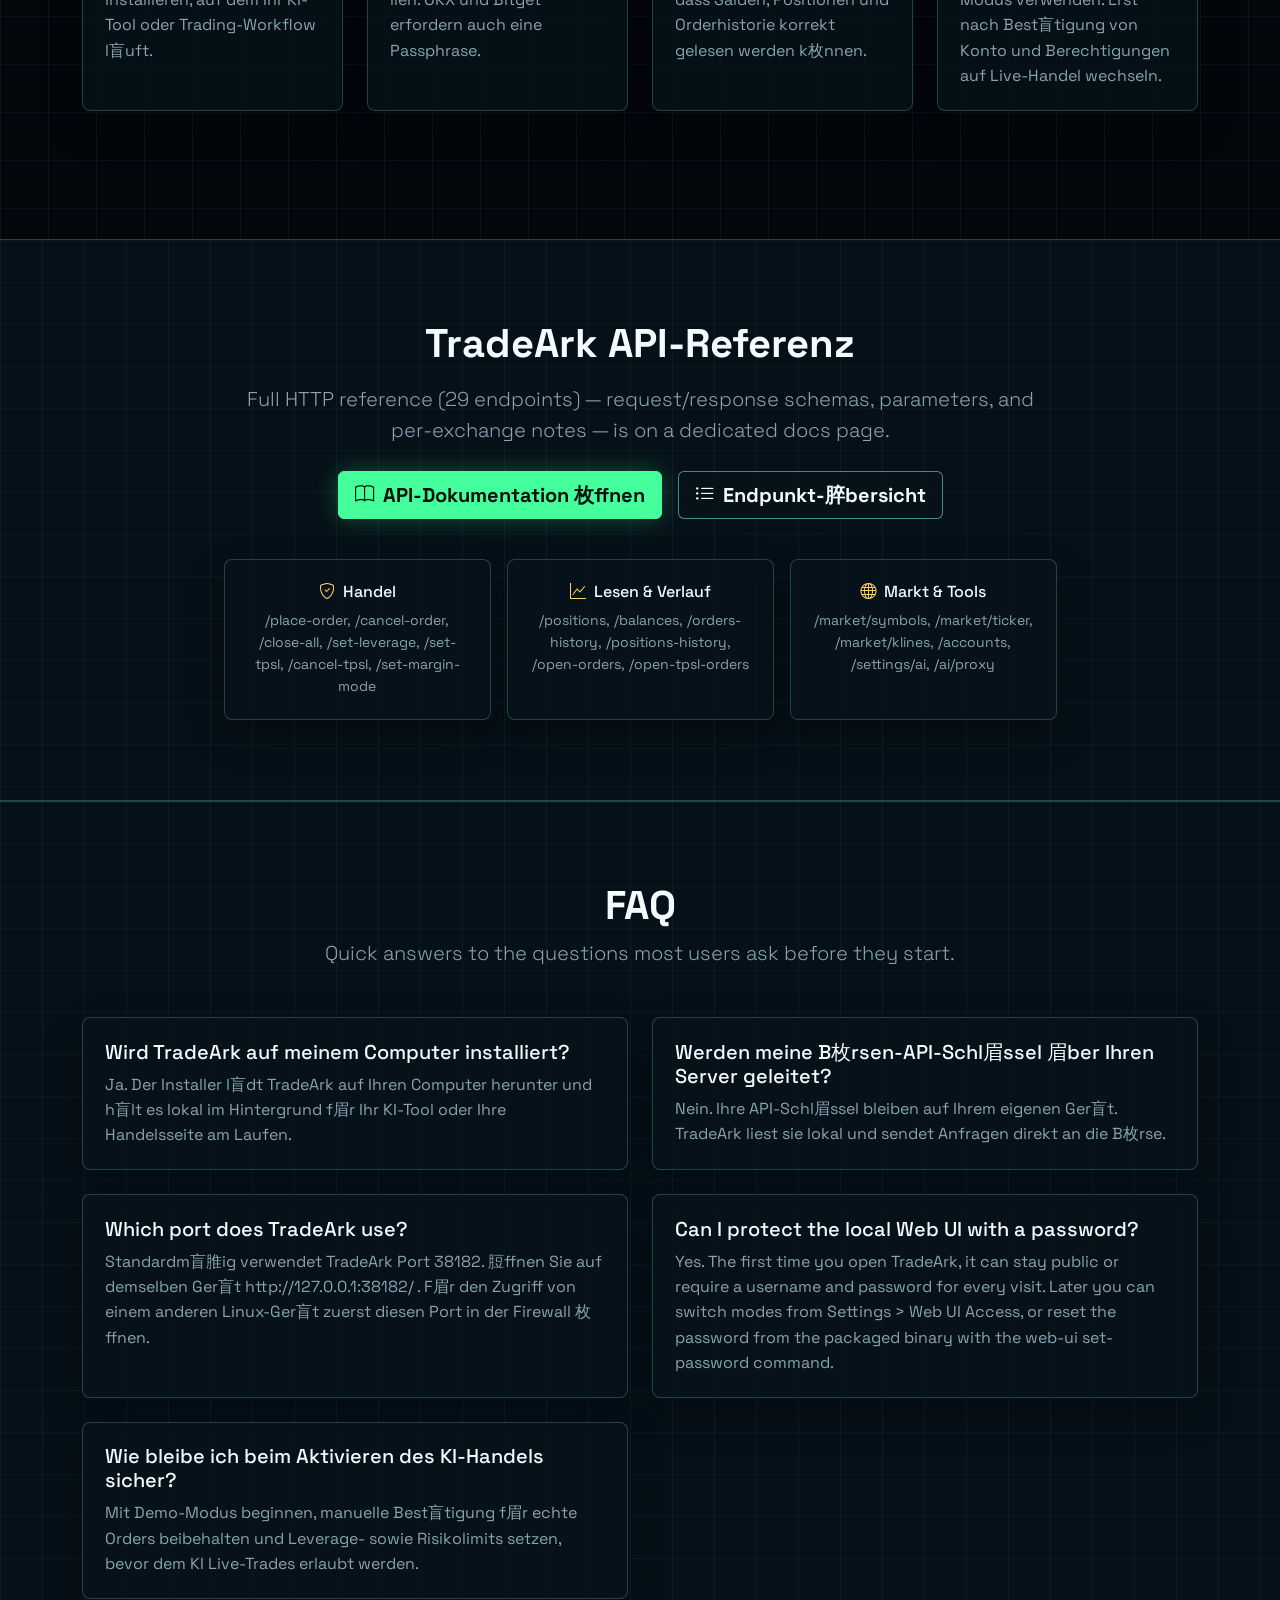
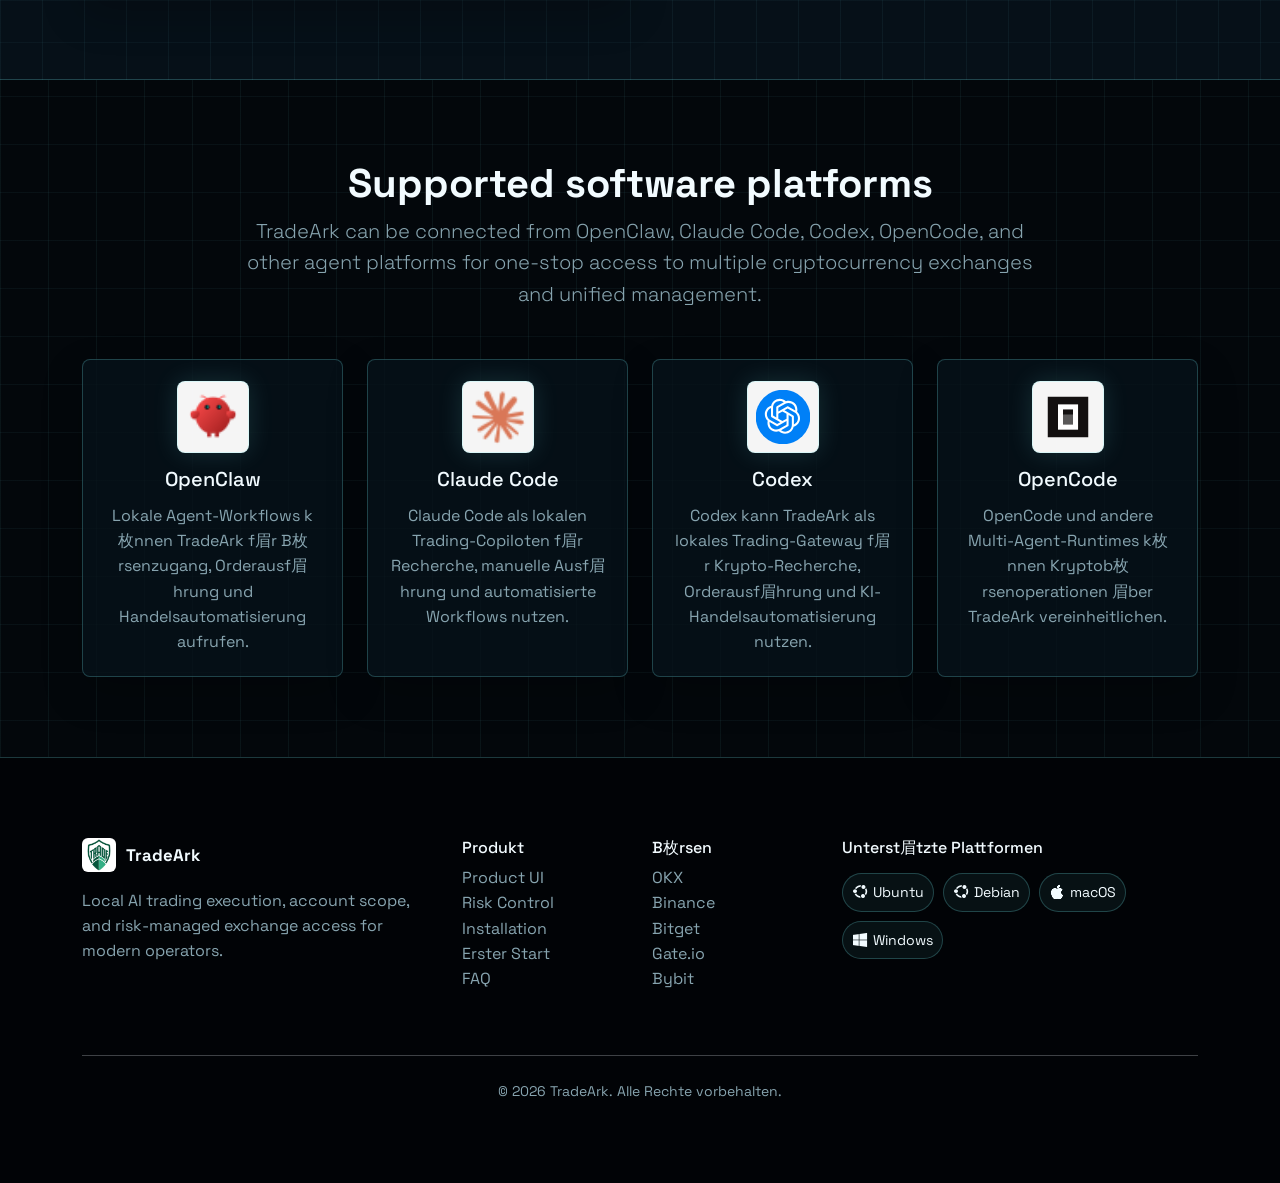
==== commit 3f822768: "codex-update-tradeark-release-packages" ====
--- a/de/index.html
+++ b/de/index.html
@@ -383,7 +383,7 @@
                     <p class="text-muted">Portable ZIP for the local browser-based trading UI. On first open you can keep the page public or require a username and password every time. No admin rights, registry writes, or auto-start.</p>
                     <div class="d-flex gap-2 flex-wrap mb-3">
                         <a href="https://tradeark.ai/releases/latest/tradeark_windows_portable.zip" class="btn btn-warning"><i class="bi bi-download me-2"></i>Download Windows portable ZIP</a>
-                        <span class="badge bg-secondary align-self-center">Windows x64 · 1.0.0+20260710.035026Z</span>
+                        <span class="badge bg-secondary align-self-center">Windows x64 · 1.0.0+20260712.140420Z</span>
                     </div>
                     <p class="text-muted mb-2">Extract the ZIP into any user-writable folder, then run the local launcher:</p>
                     <ol class="install-steps-list mb-3">
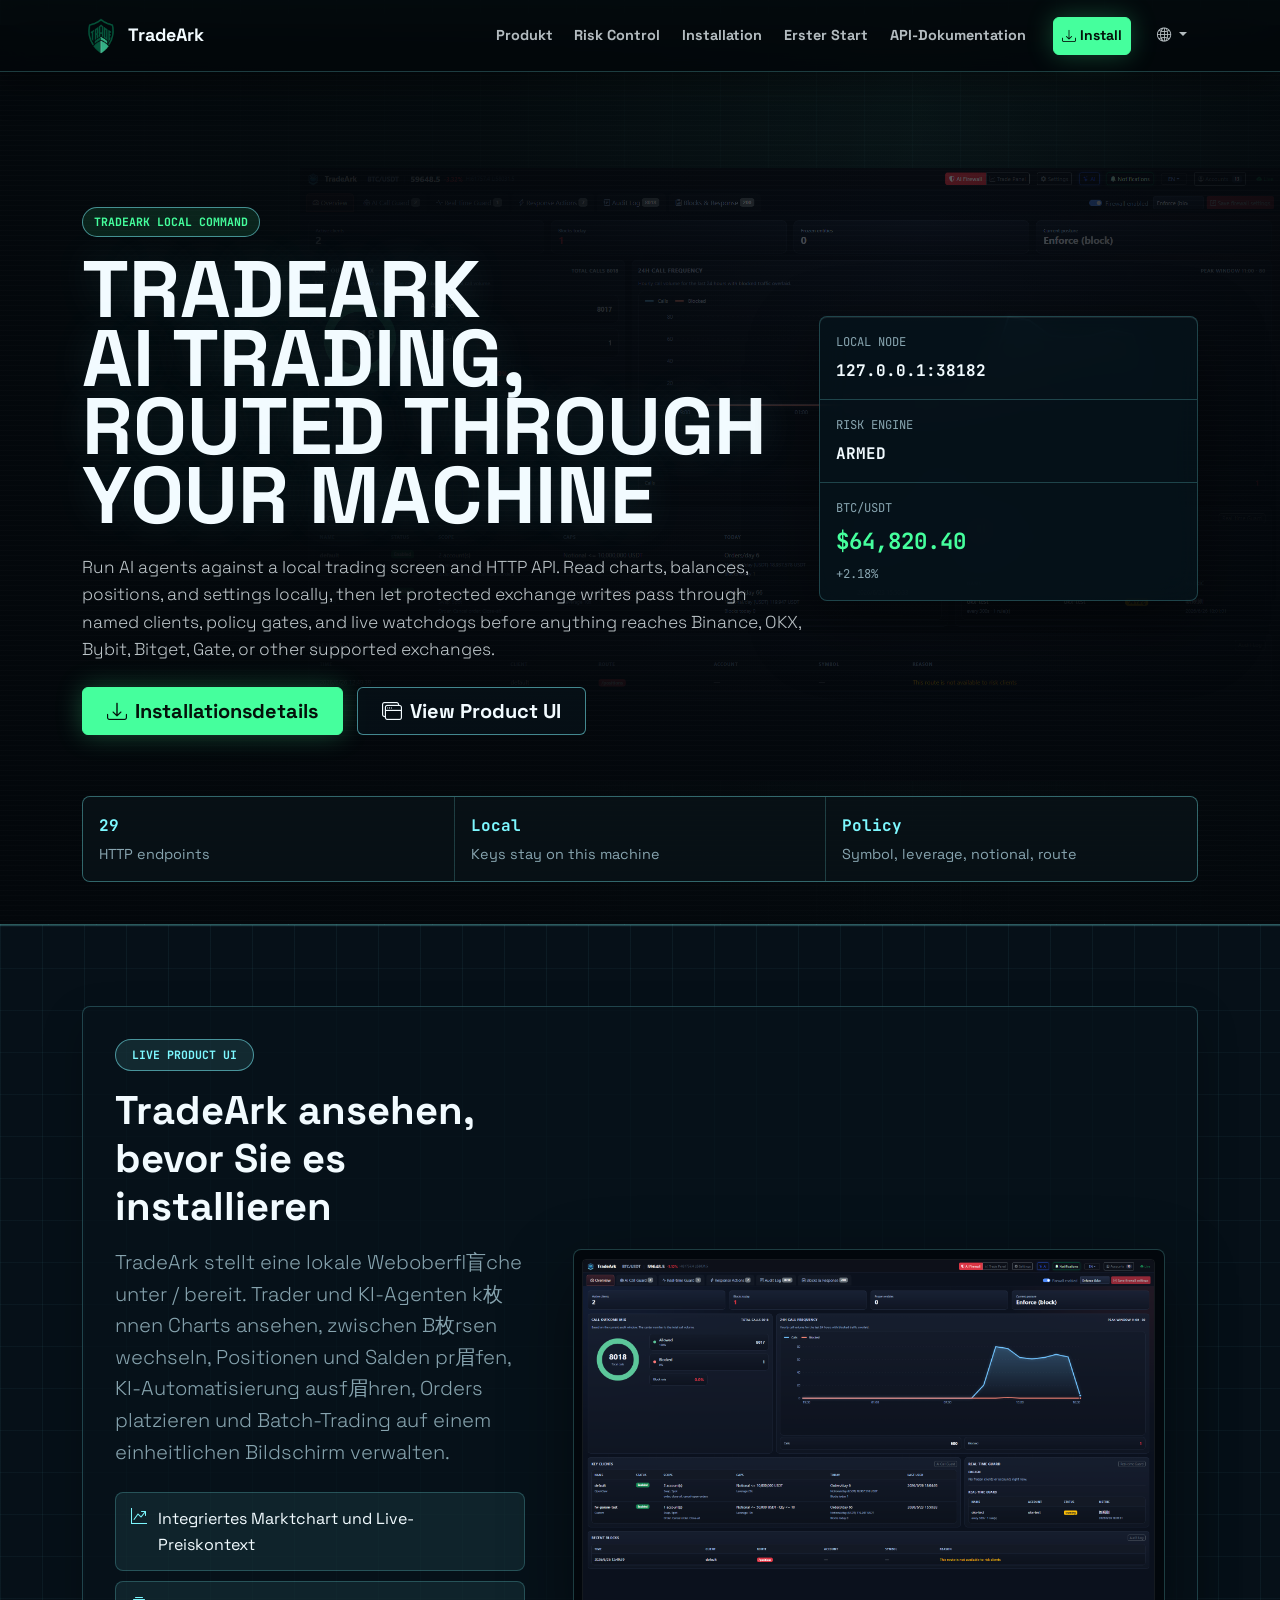
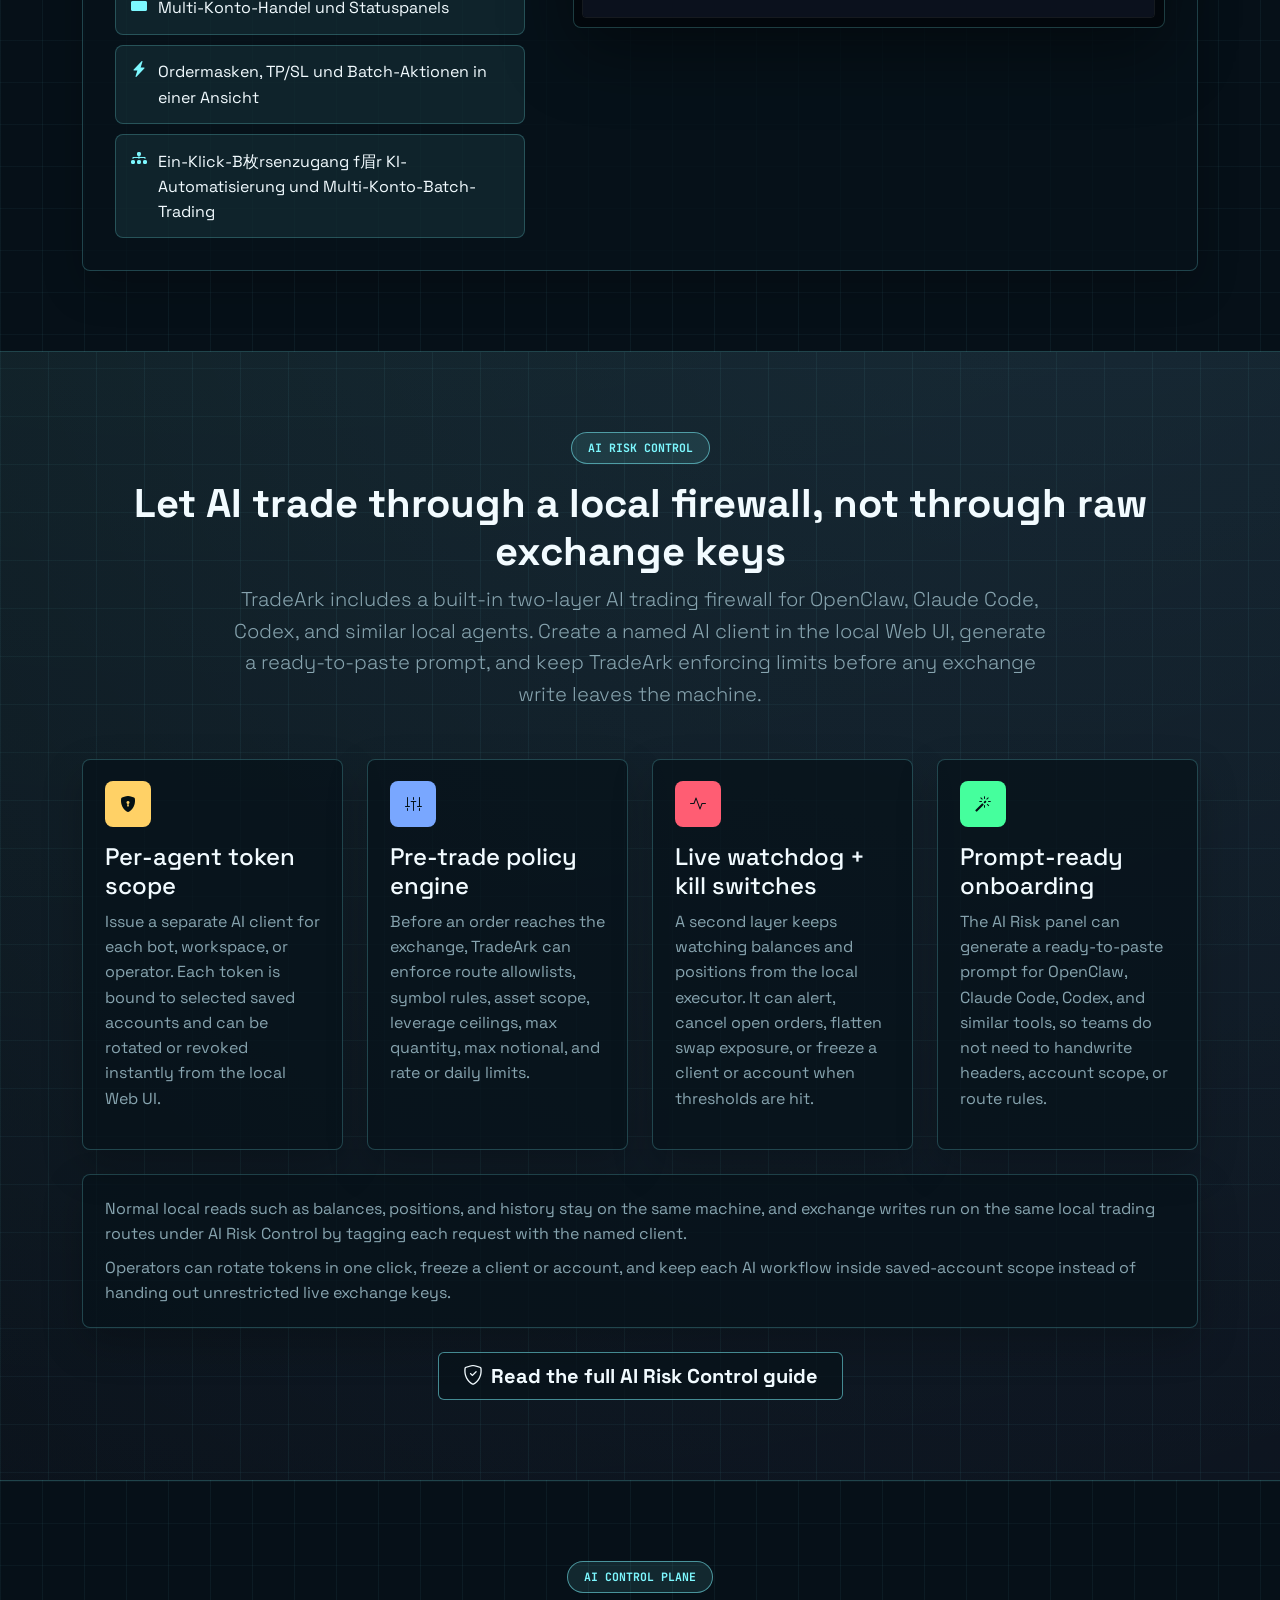
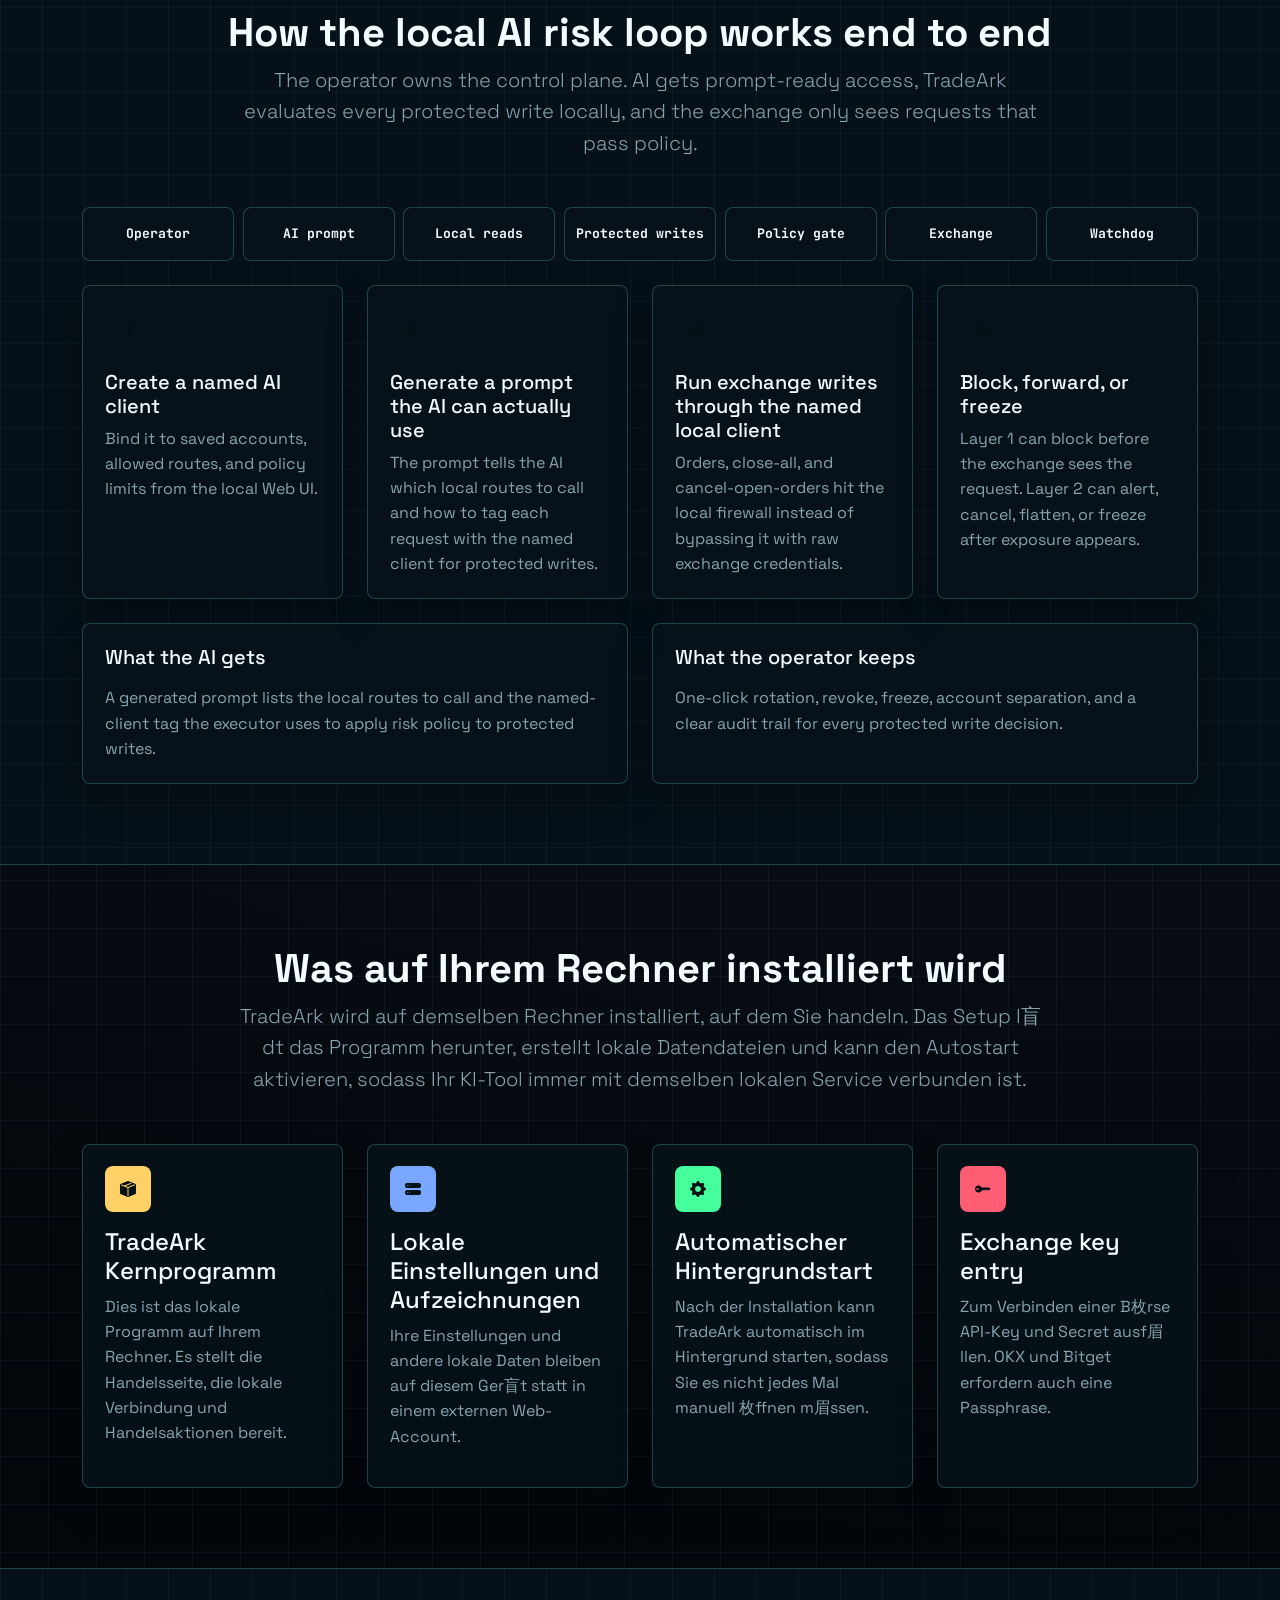
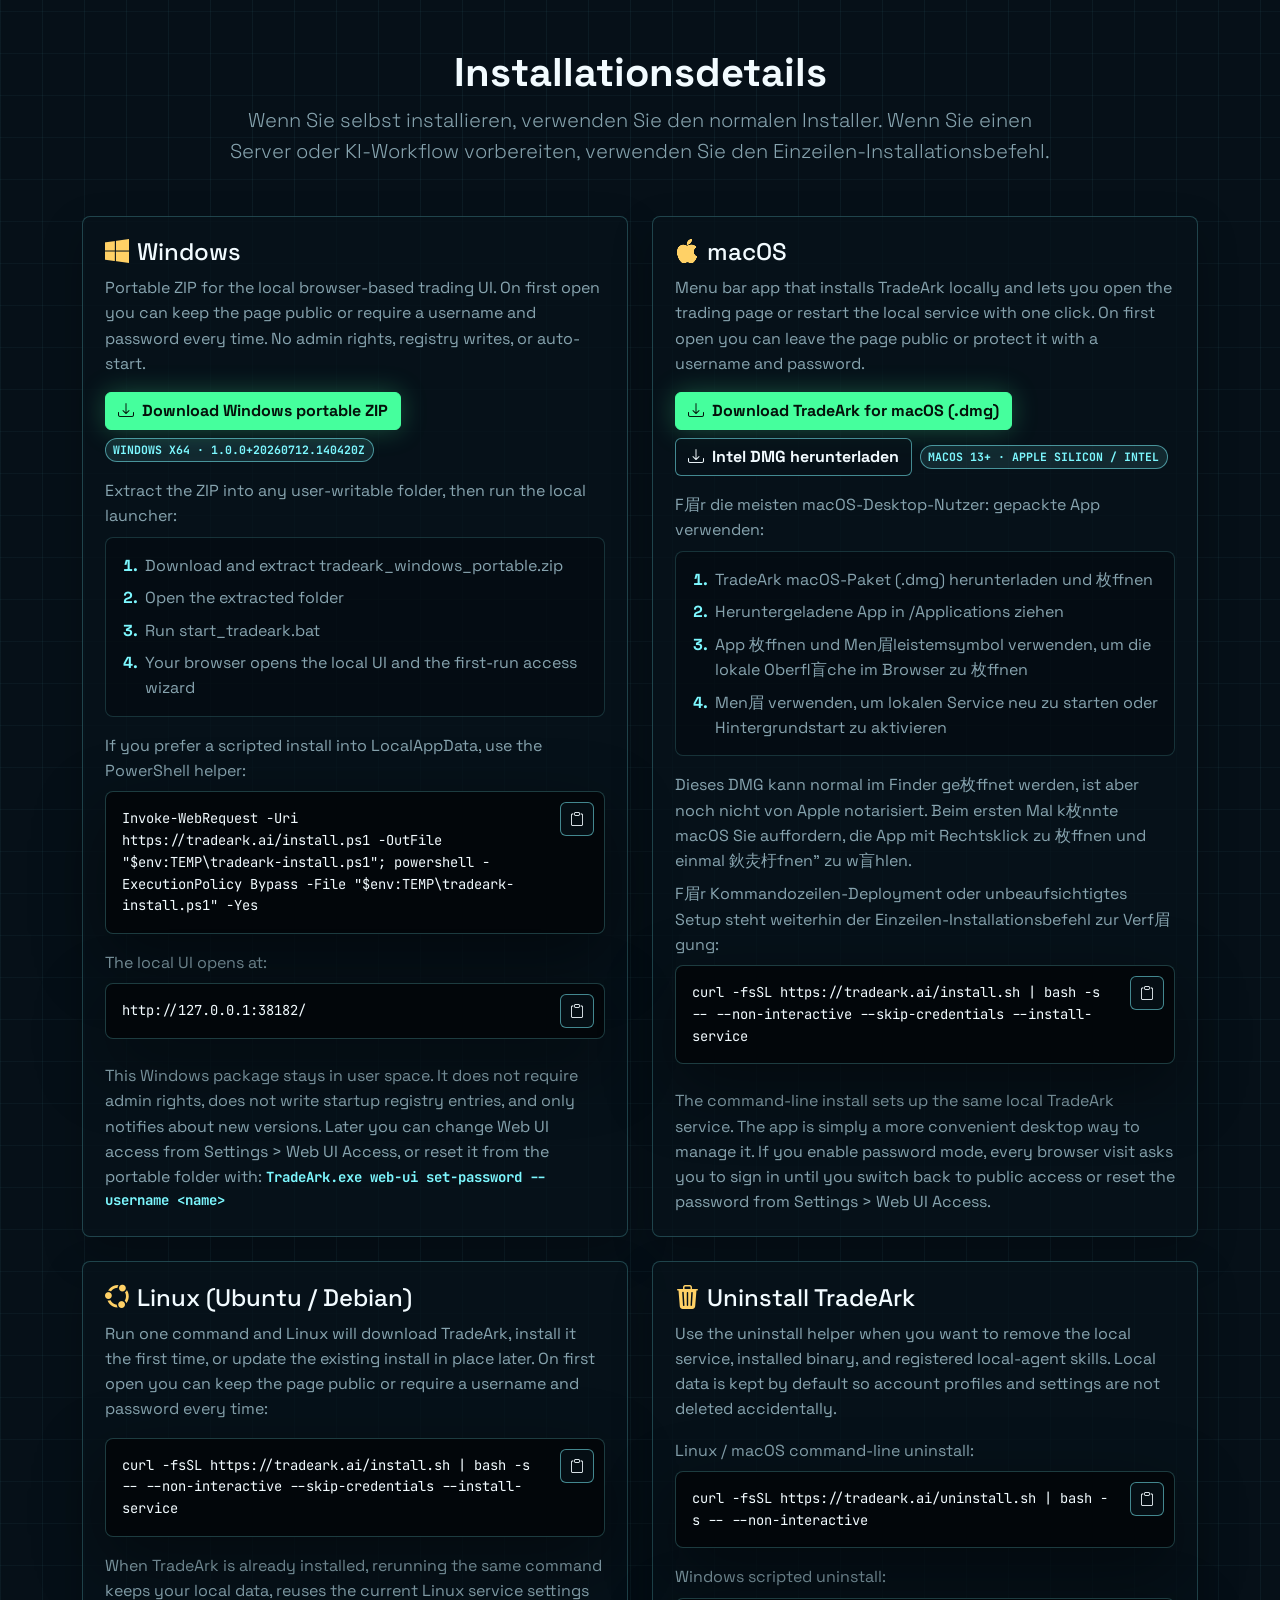
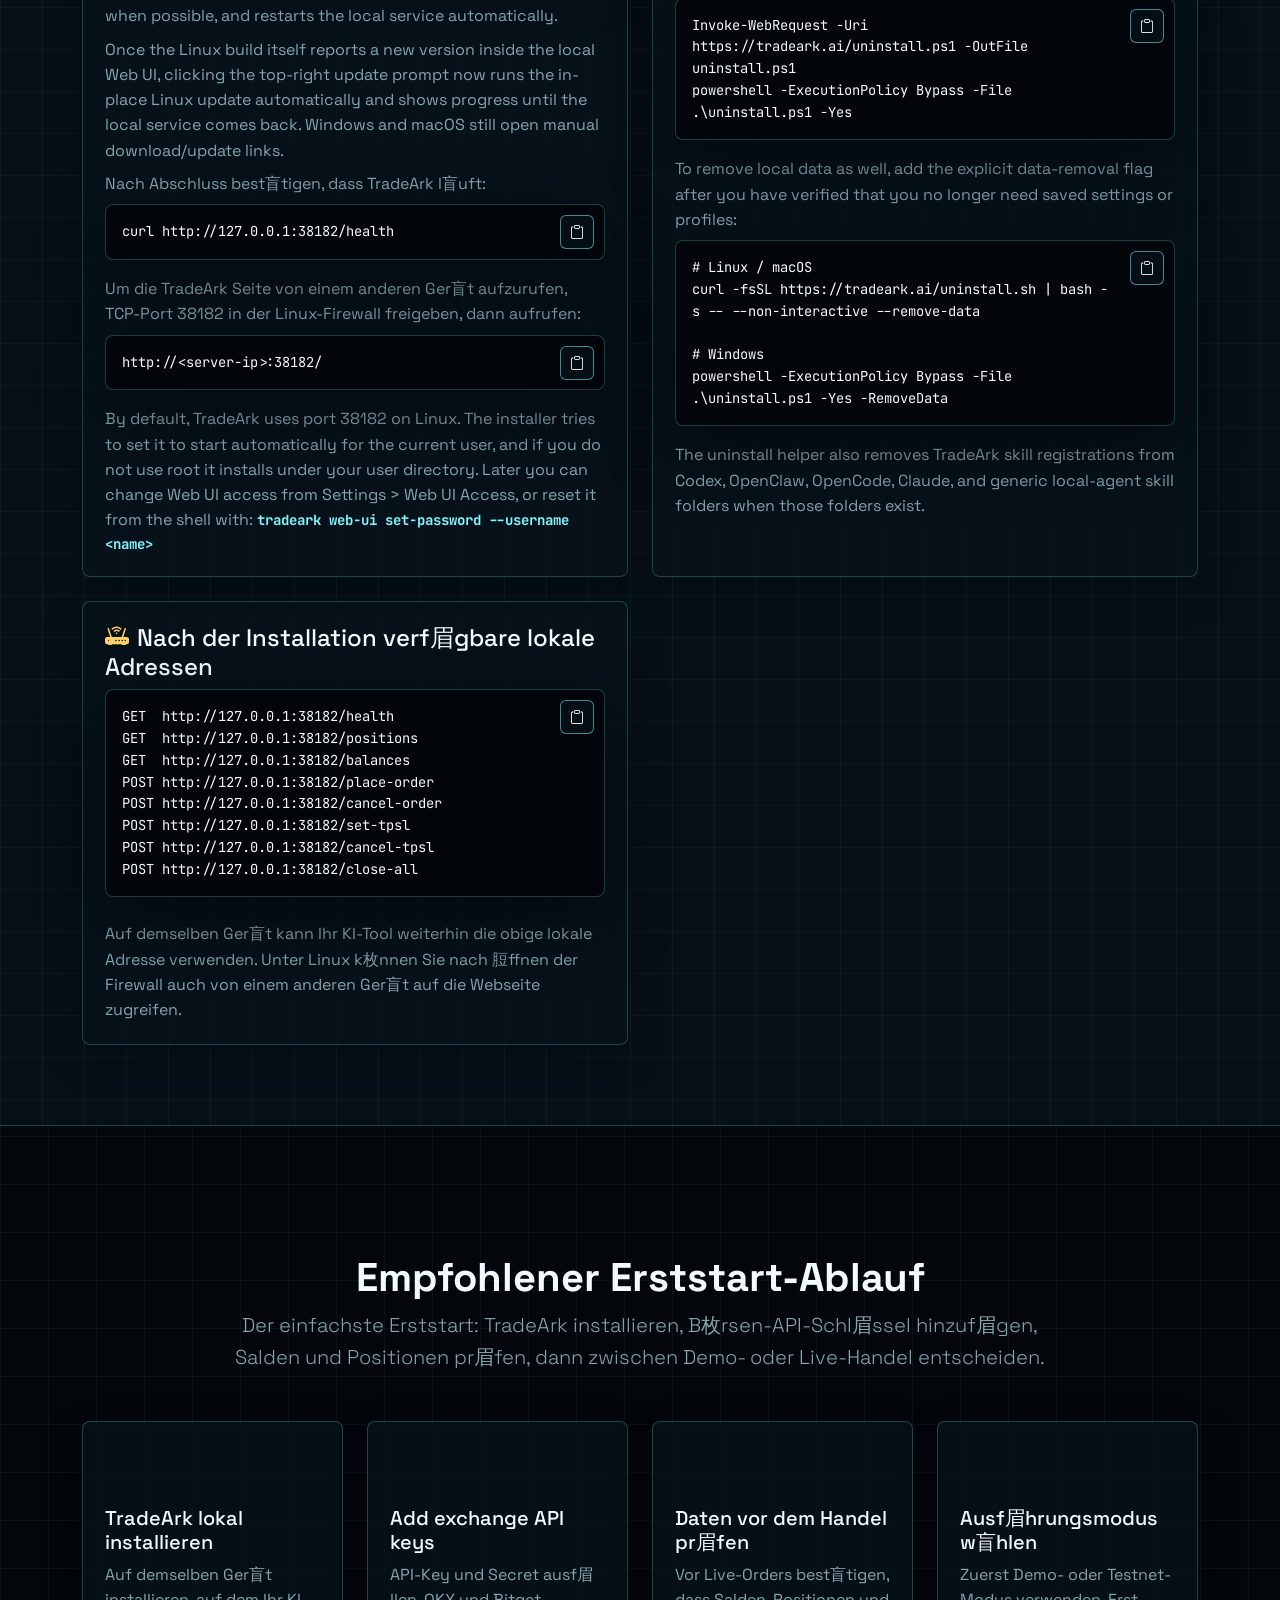
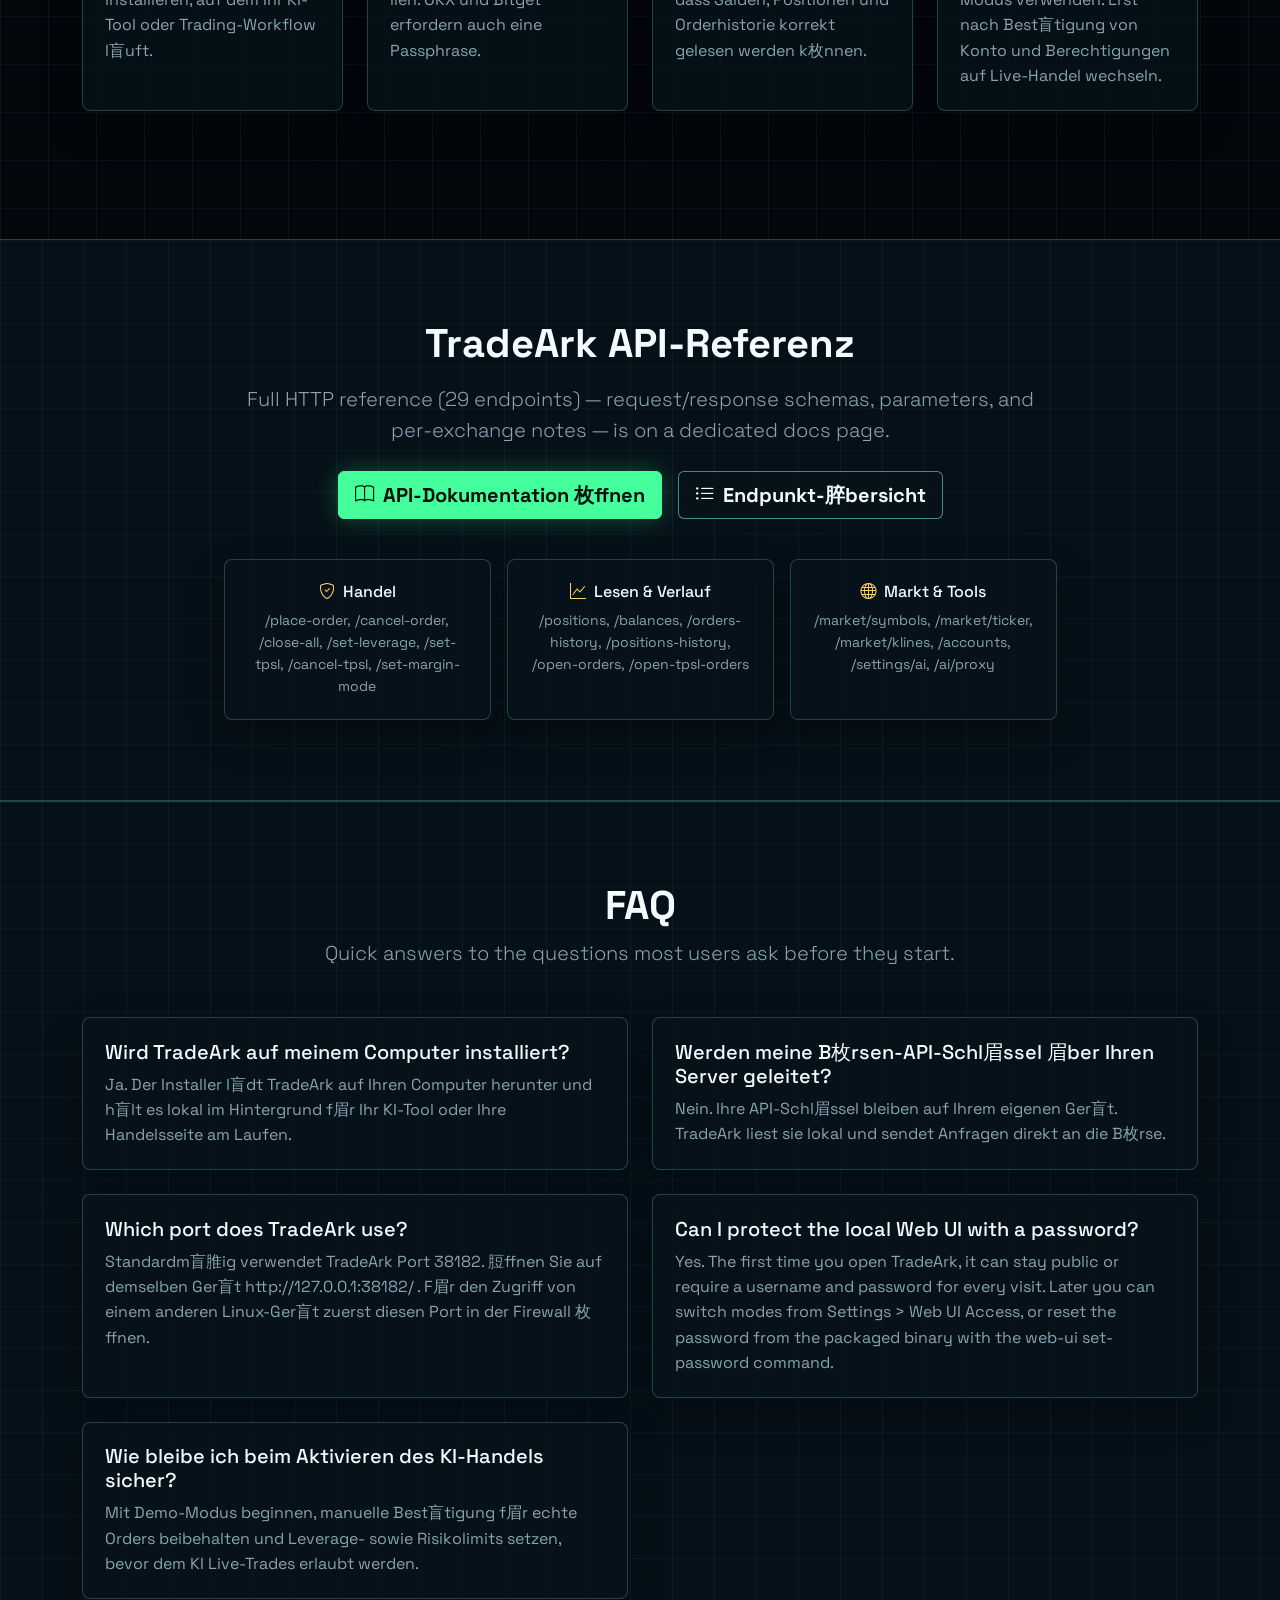
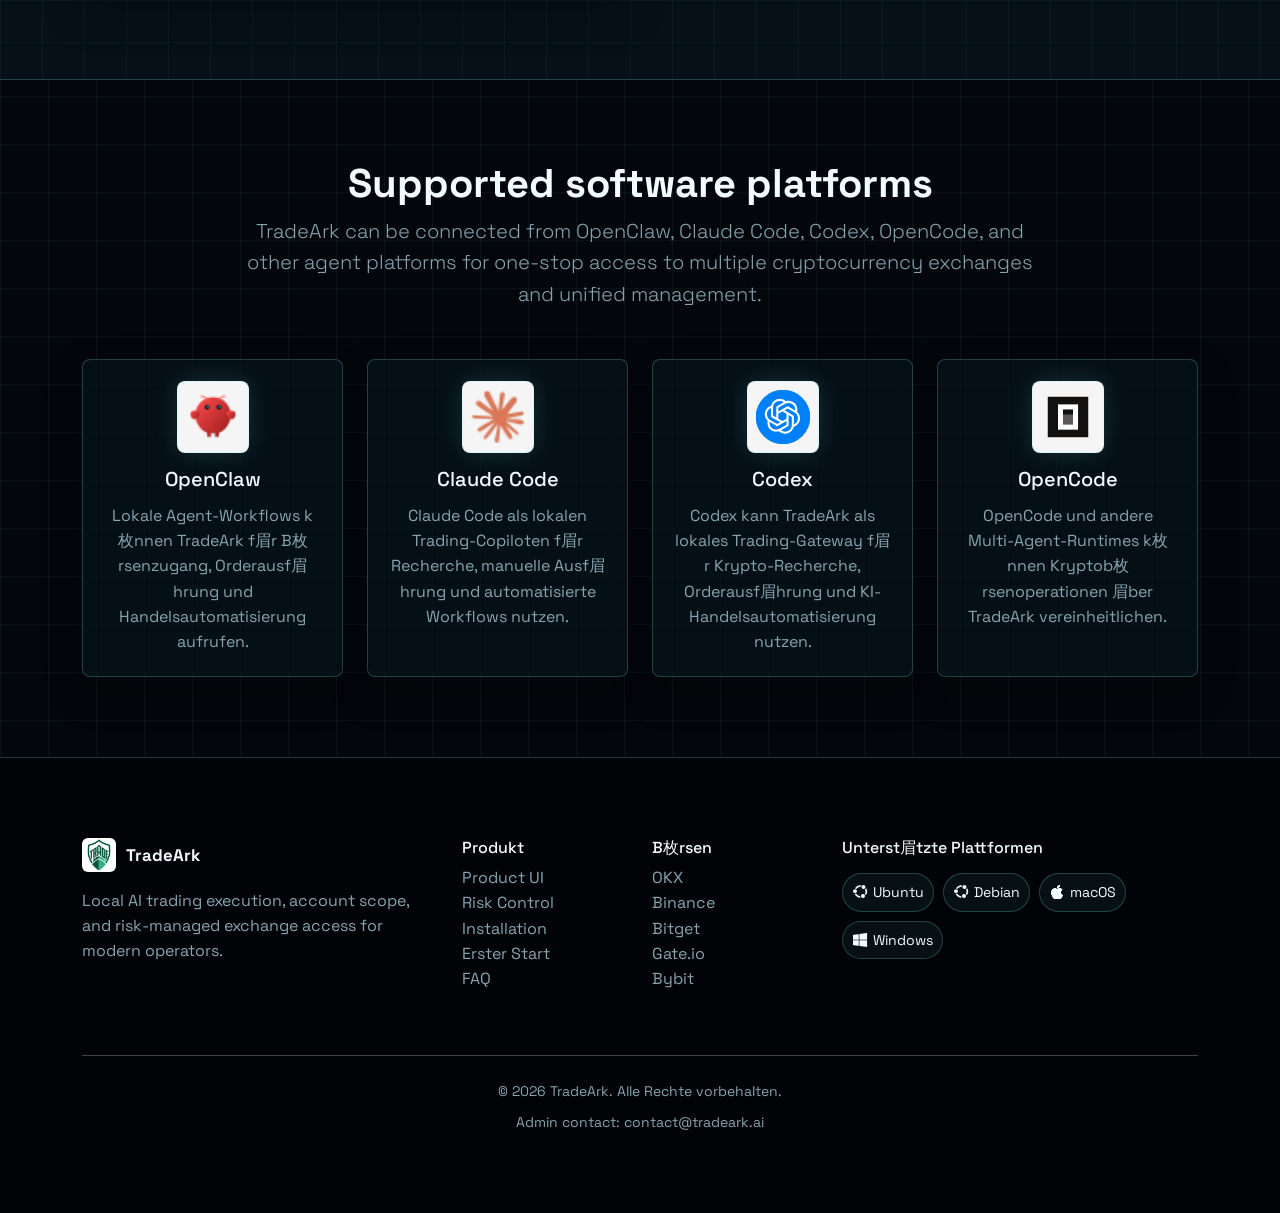
==== commit f3b7cb3d: "codex-add-admin-contact-footer" ====
--- a/de/index.html
+++ b/de/index.html
@@ -726,6 +726,9 @@
             <hr class="my-4">
             <div class="text-center text-muted">
                 <small>&copy; 2026 TradeArk. Alle Rechte vorbehalten.</small>
+                <div class="mt-2">
+                    <small>Admin contact: <a href="mailto:contact@tradeark.ai" class="text-muted">contact@tradeark.ai</a></small>
+                </div>
             </div>
         </div>
     </footer>
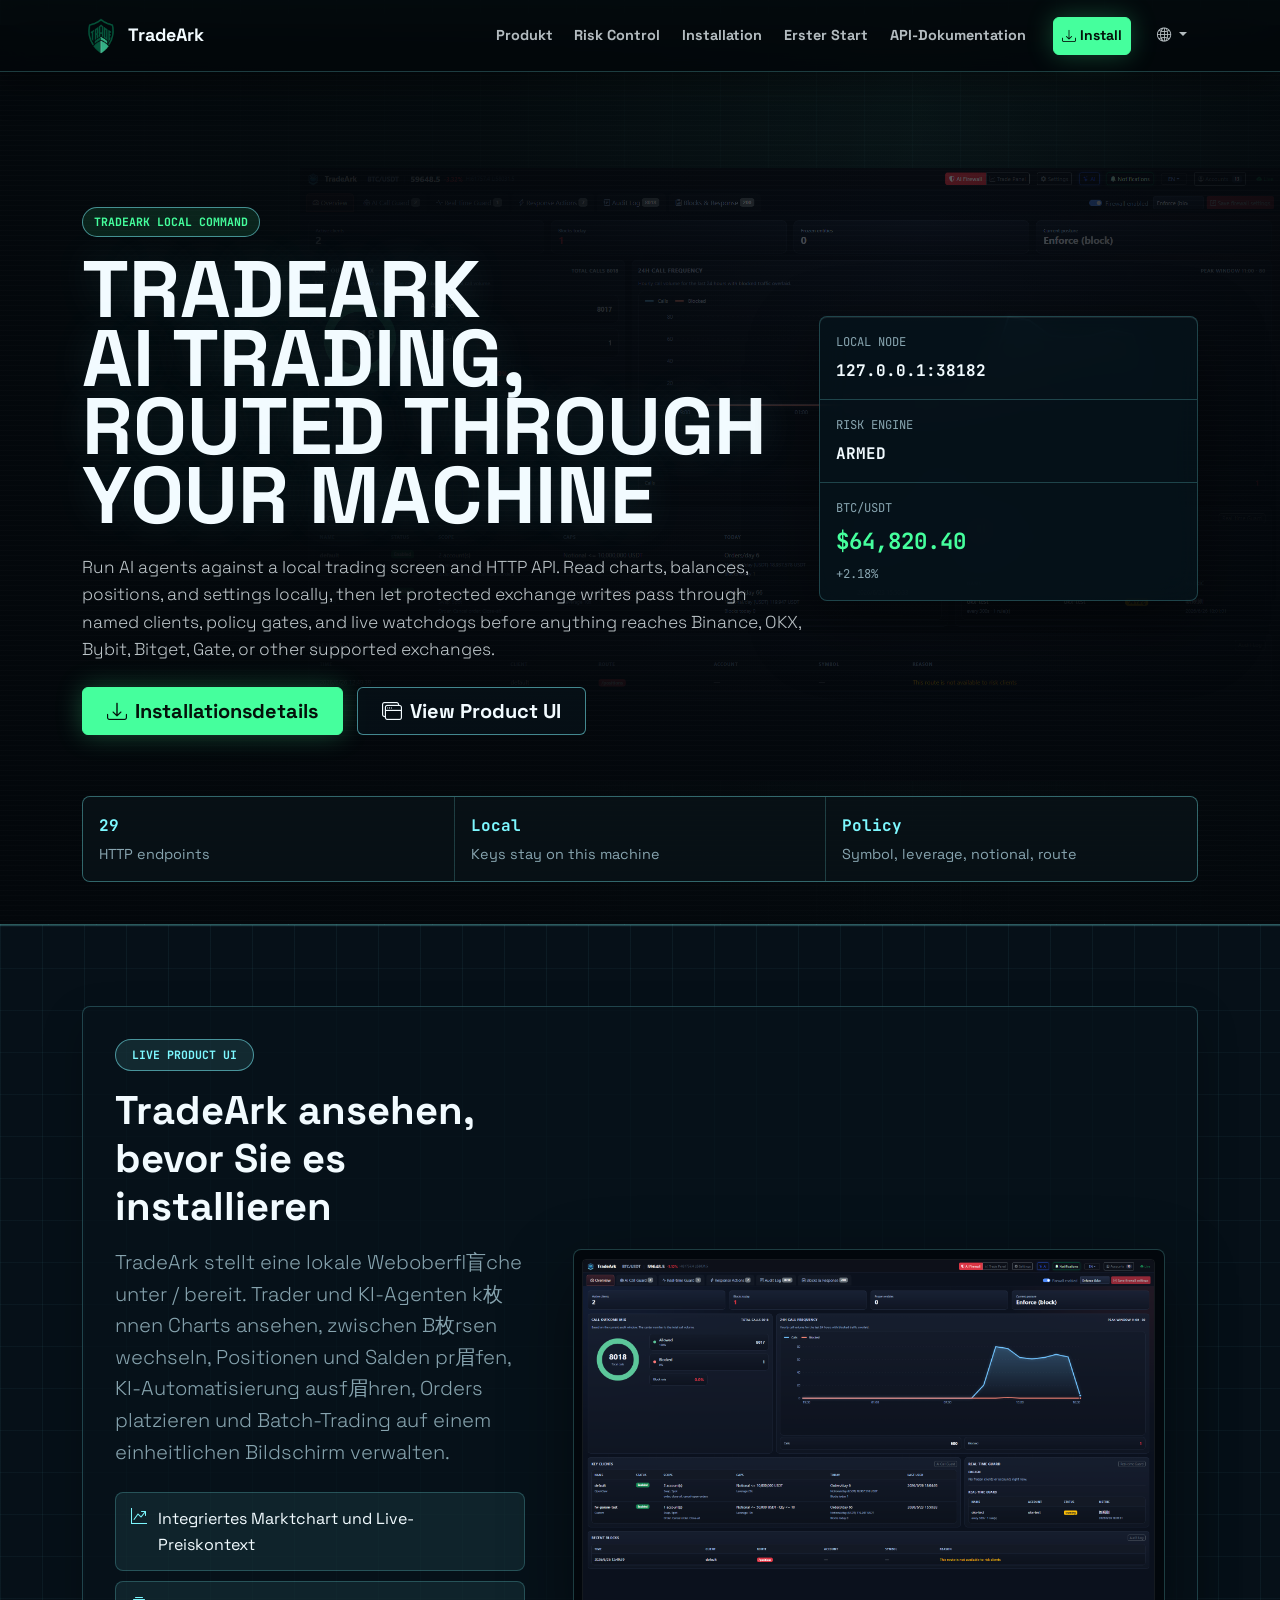
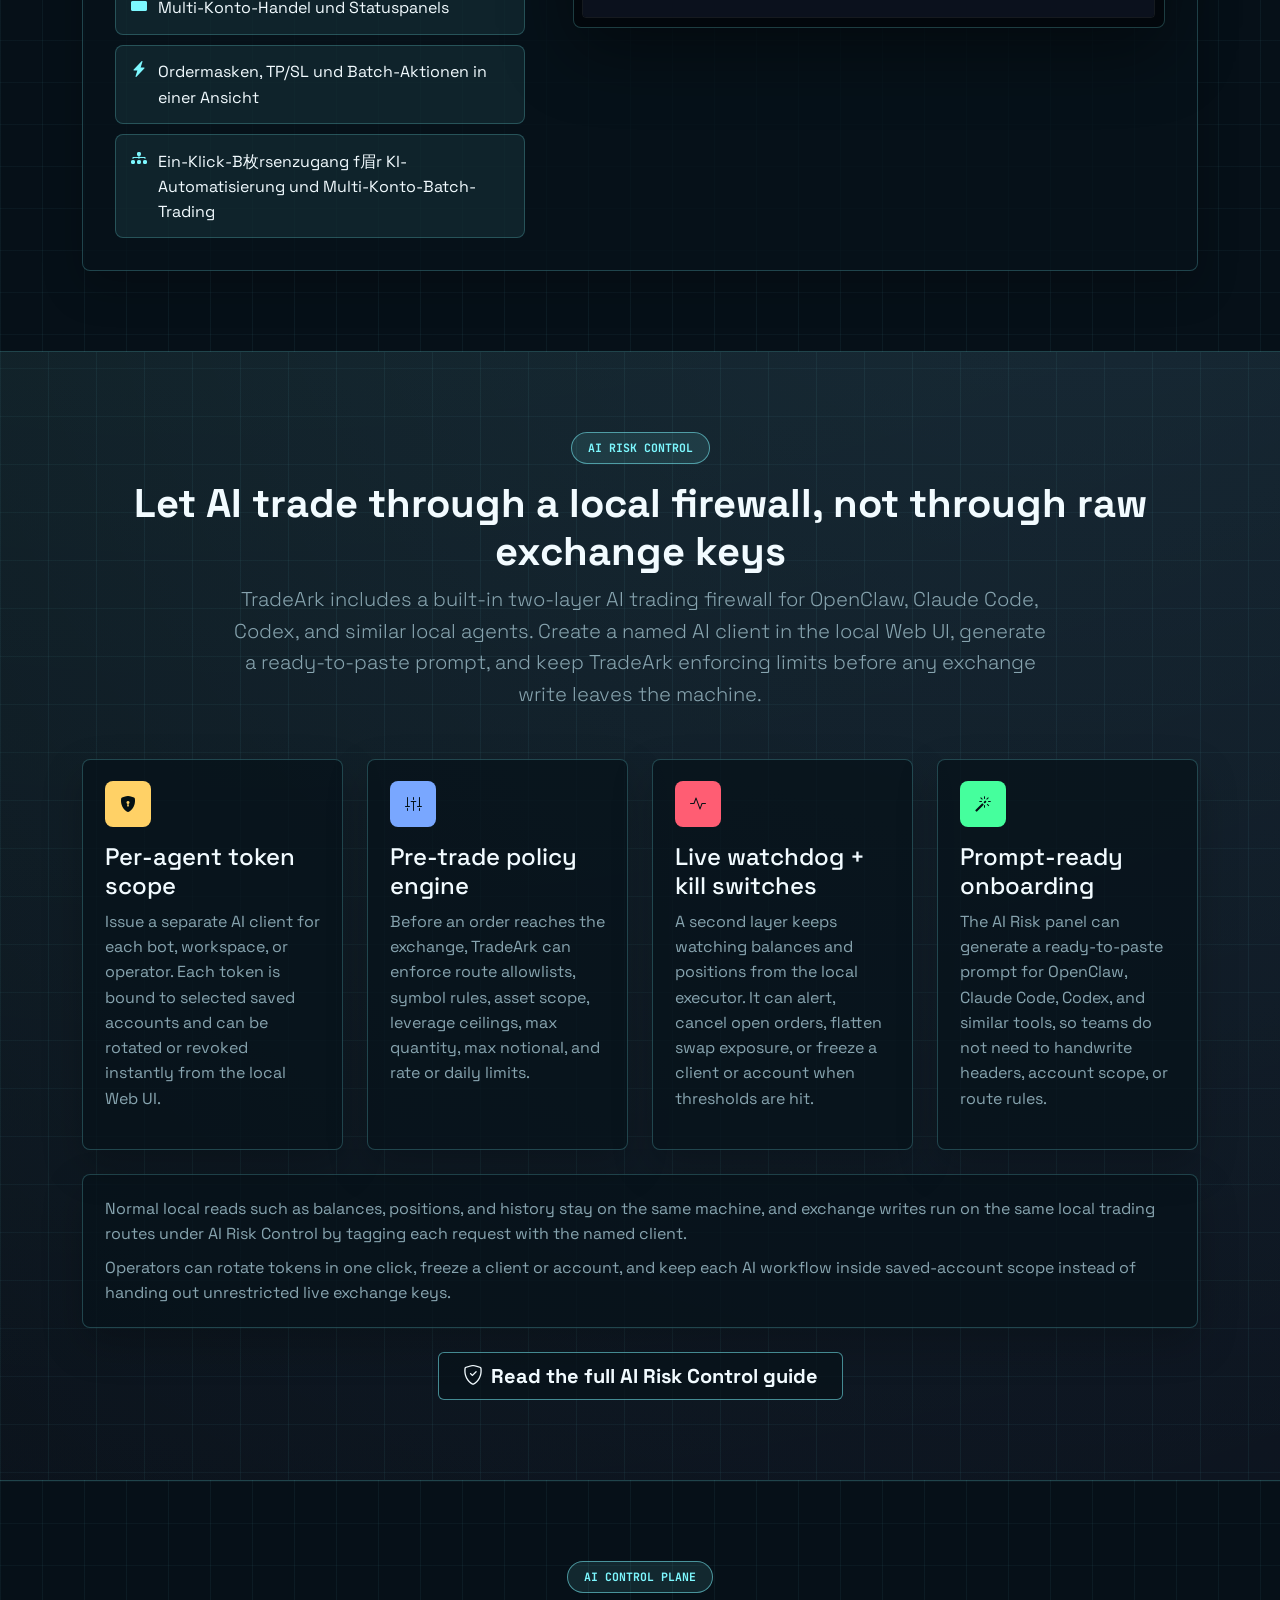
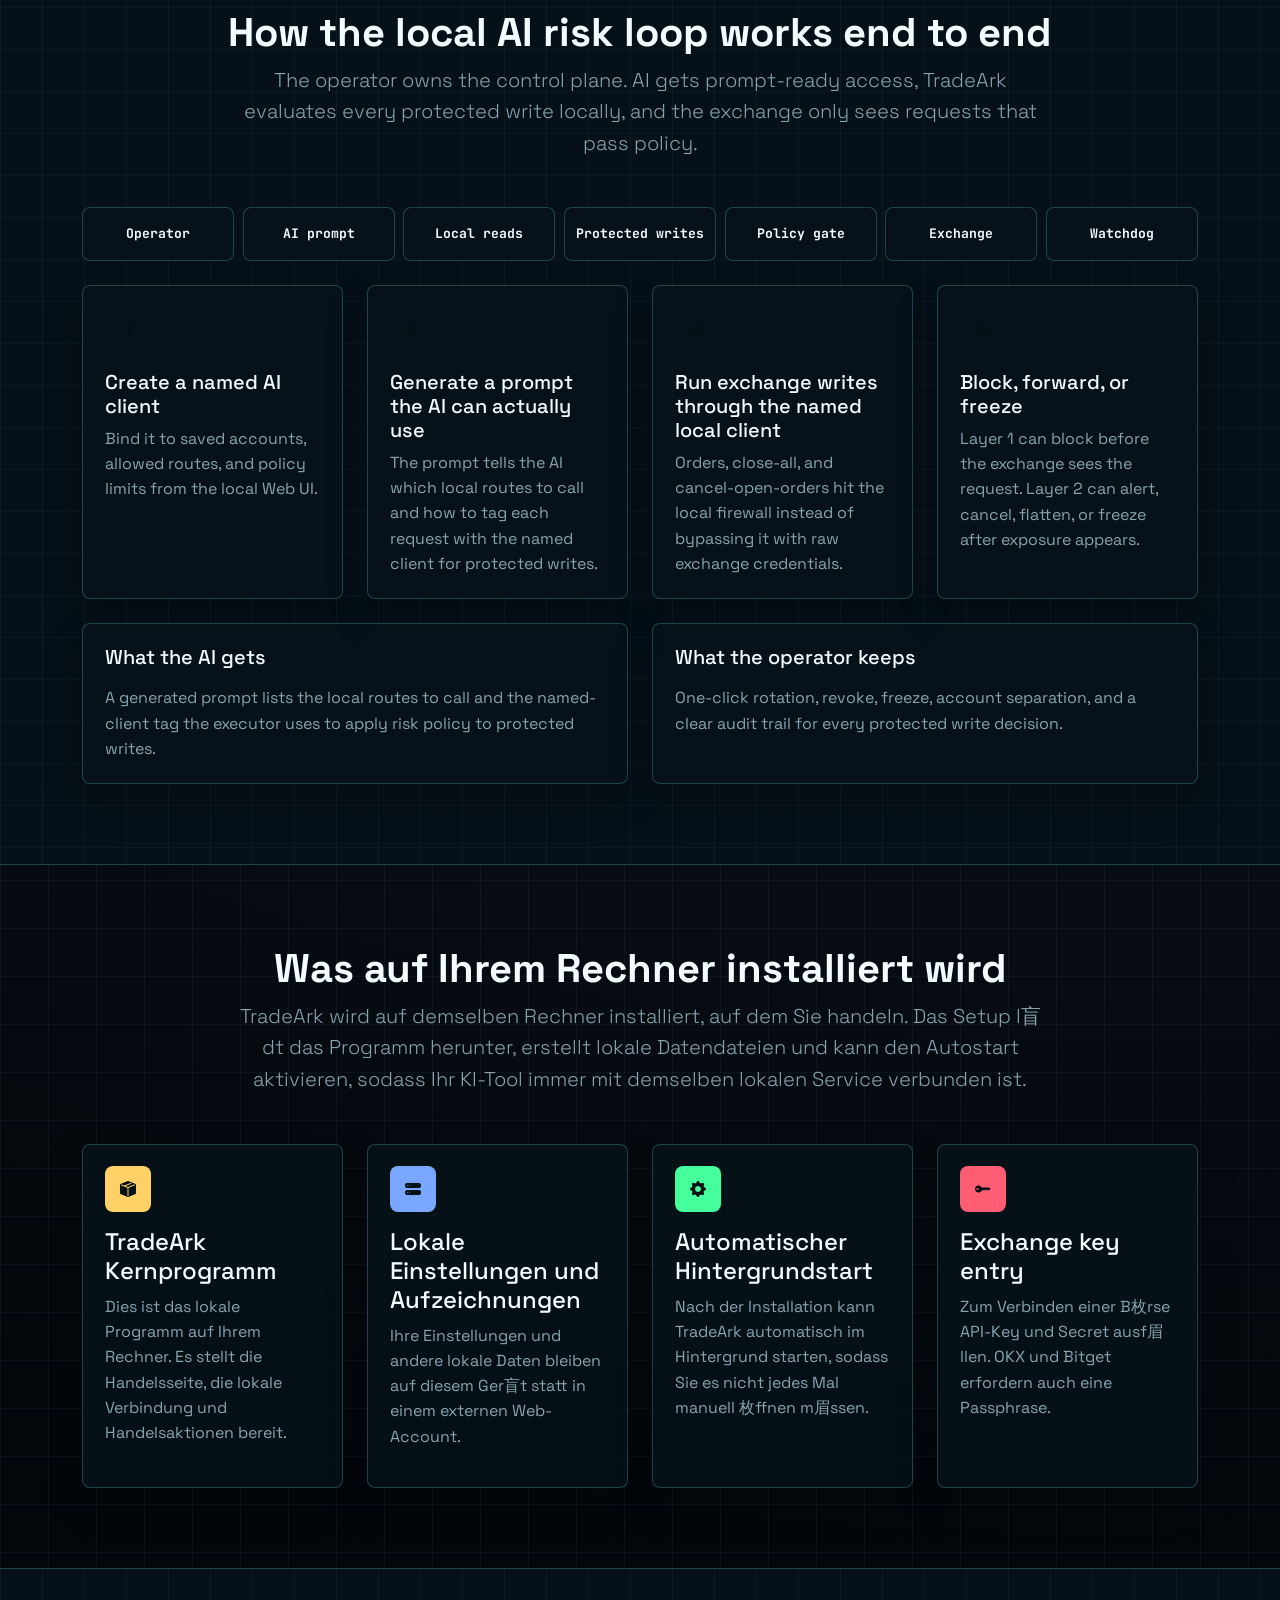
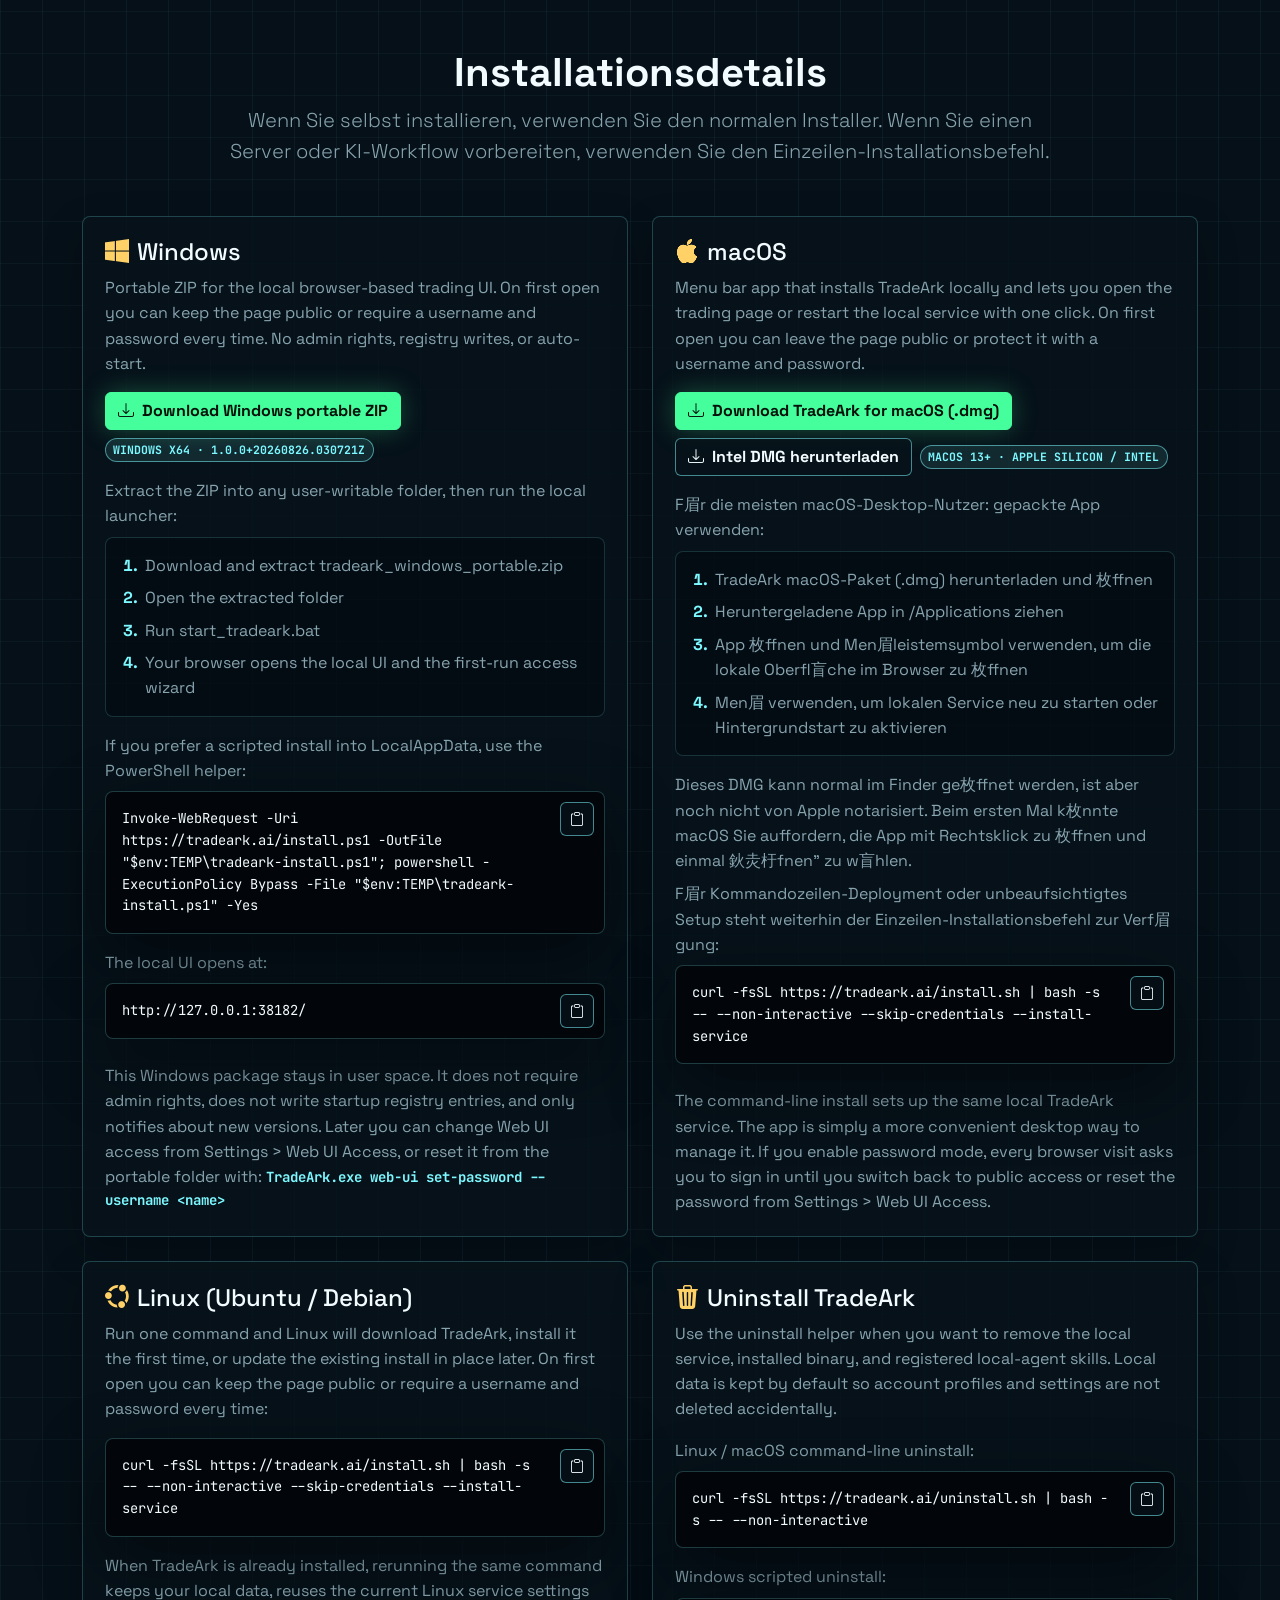
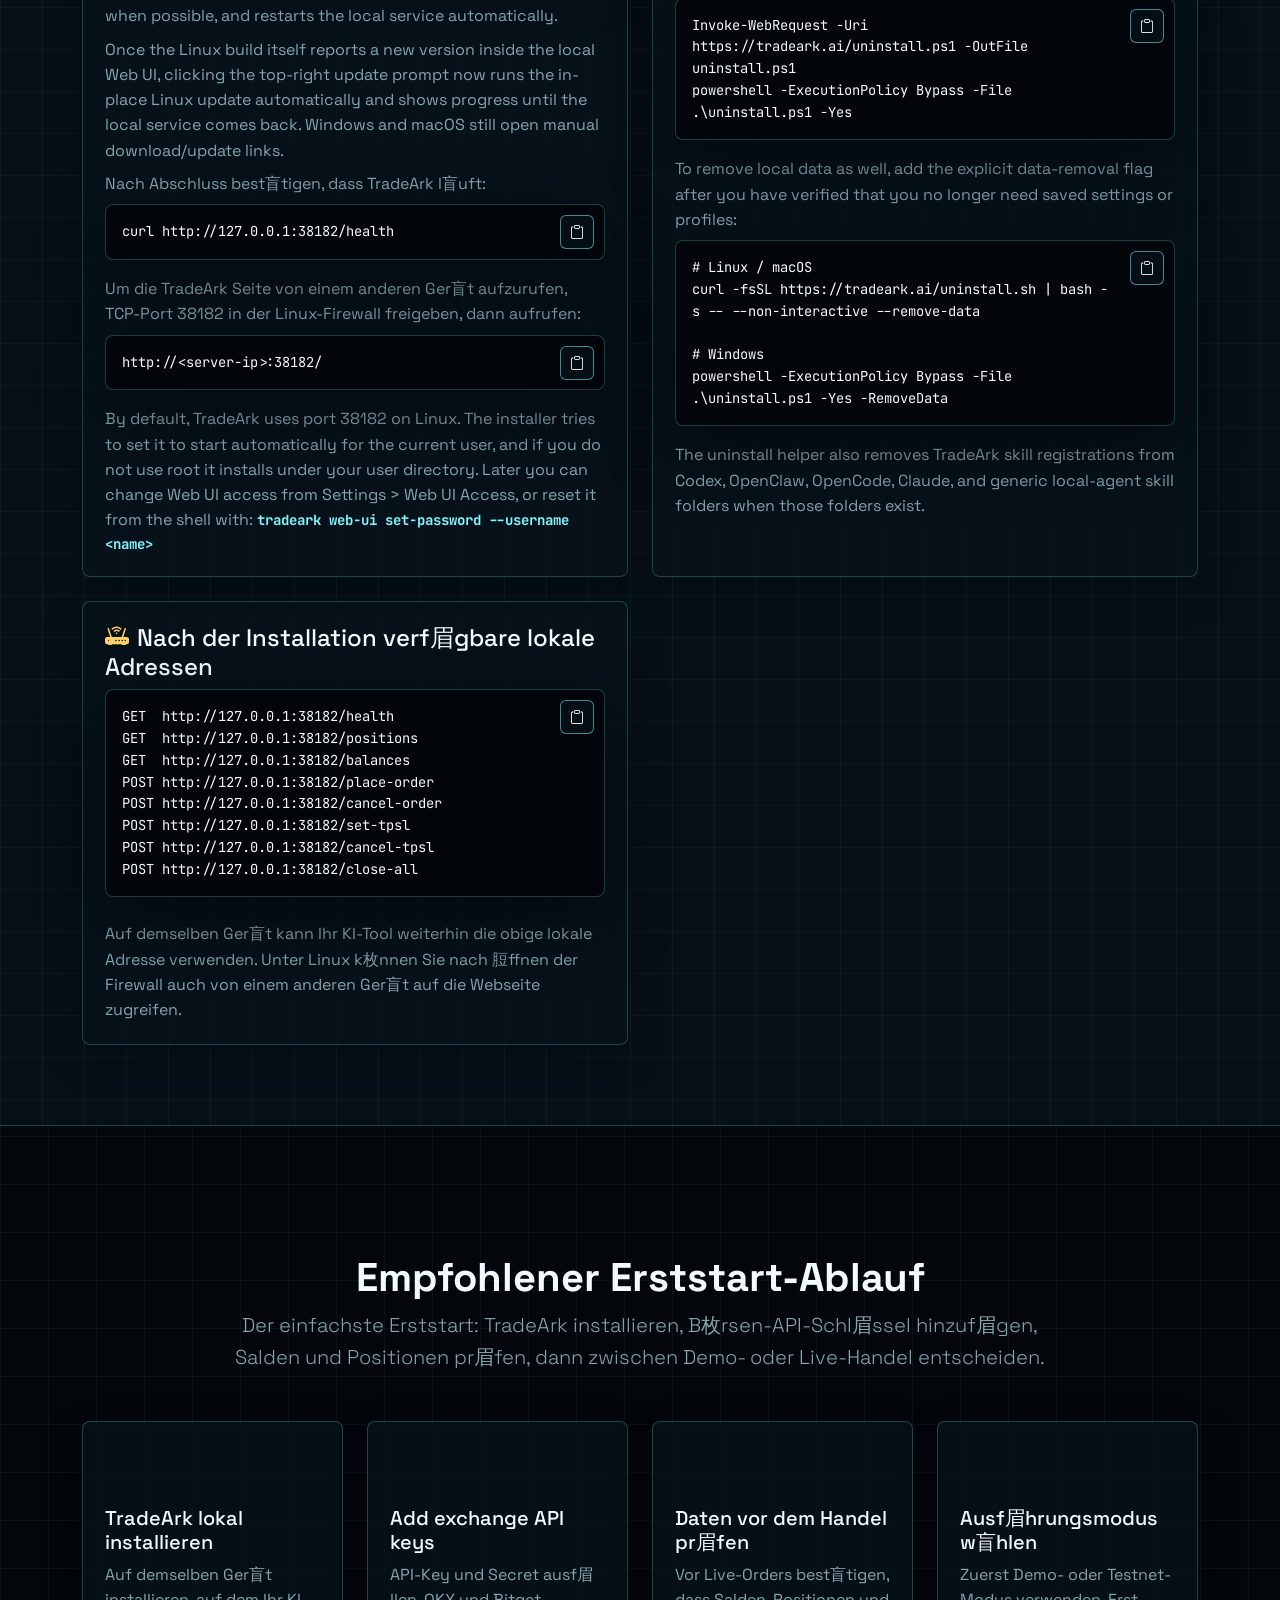
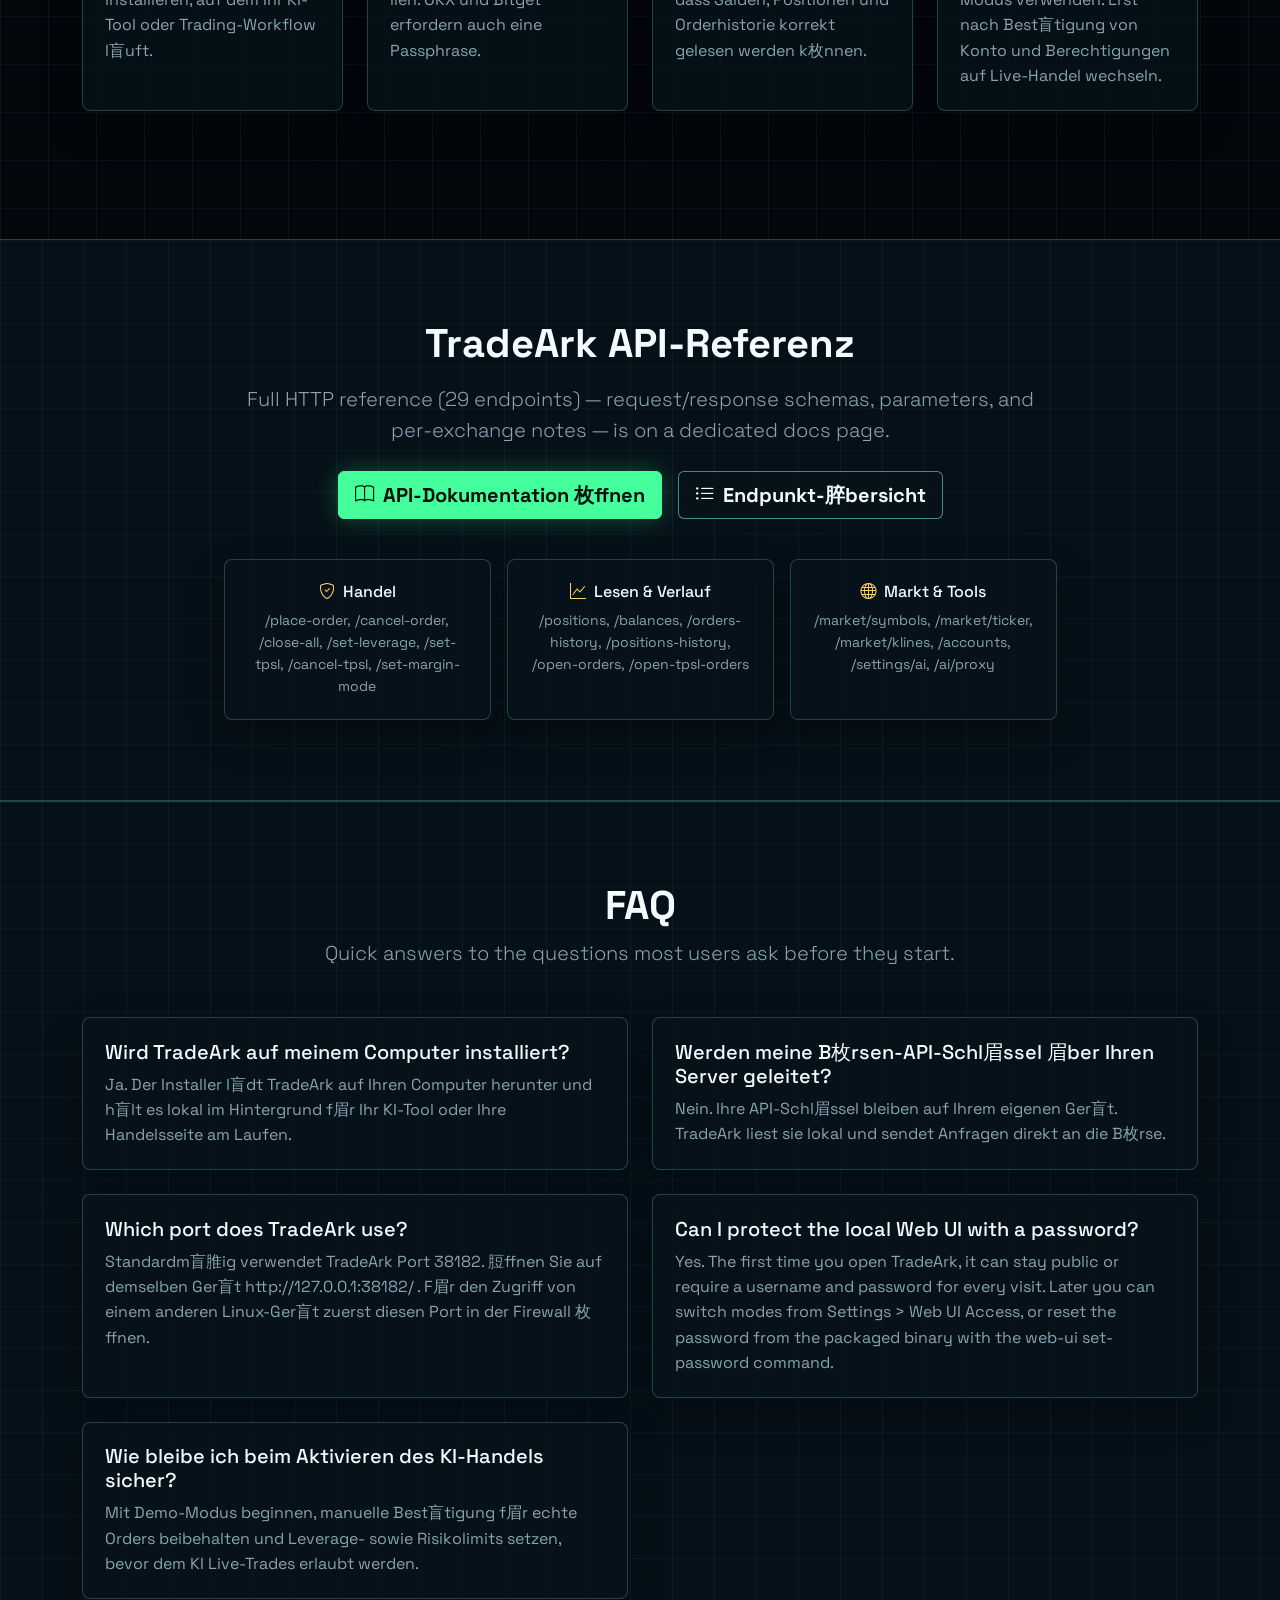
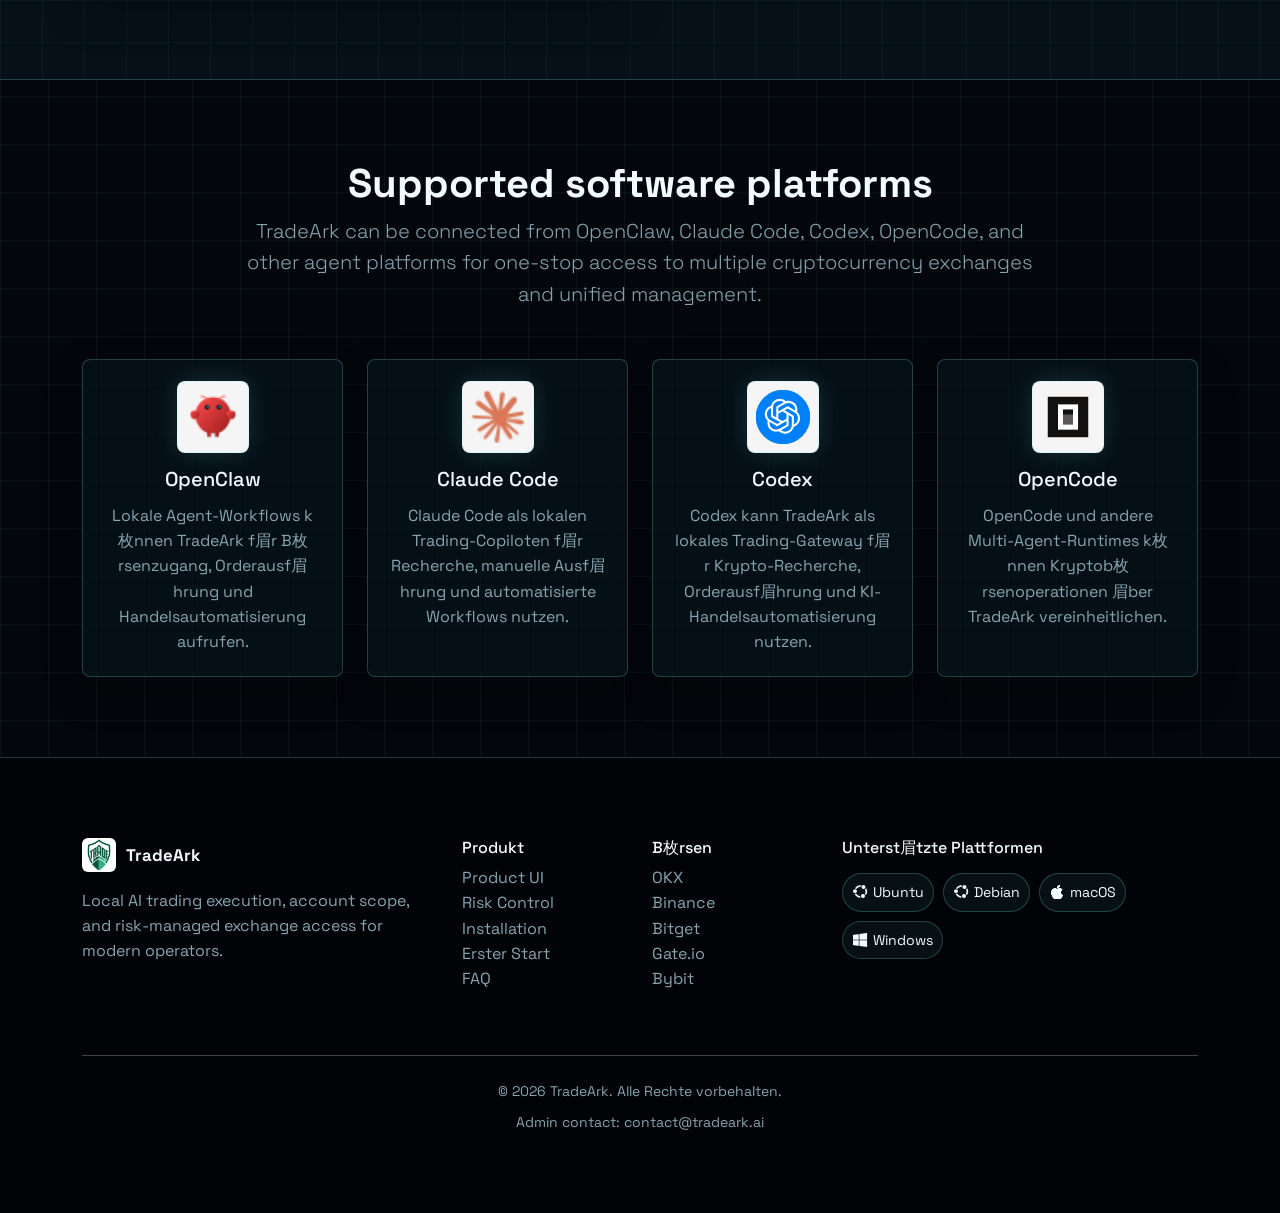
==== commit 4ca109ed: "codex-release-windows-linux-20260826" ====
--- a/de/index.html
+++ b/de/index.html
@@ -383,7 +383,7 @@
                     <p class="text-muted">Portable ZIP for the local browser-based trading UI. On first open you can keep the page public or require a username and password every time. No admin rights, registry writes, or auto-start.</p>
                     <div class="d-flex gap-2 flex-wrap mb-3">
                         <a href="https://tradeark.ai/releases/latest/tradeark_windows_portable.zip" class="btn btn-warning"><i class="bi bi-download me-2"></i>Download Windows portable ZIP</a>
-                        <span class="badge bg-secondary align-self-center">Windows x64 · 1.0.0+20260712.140420Z</span>
+                        <span class="badge bg-secondary align-self-center">Windows x64 · 1.0.0+20260826.030721Z</span>
                     </div>
                     <p class="text-muted mb-2">Extract the ZIP into any user-writable folder, then run the local launcher:</p>
                     <ol class="install-steps-list mb-3">
